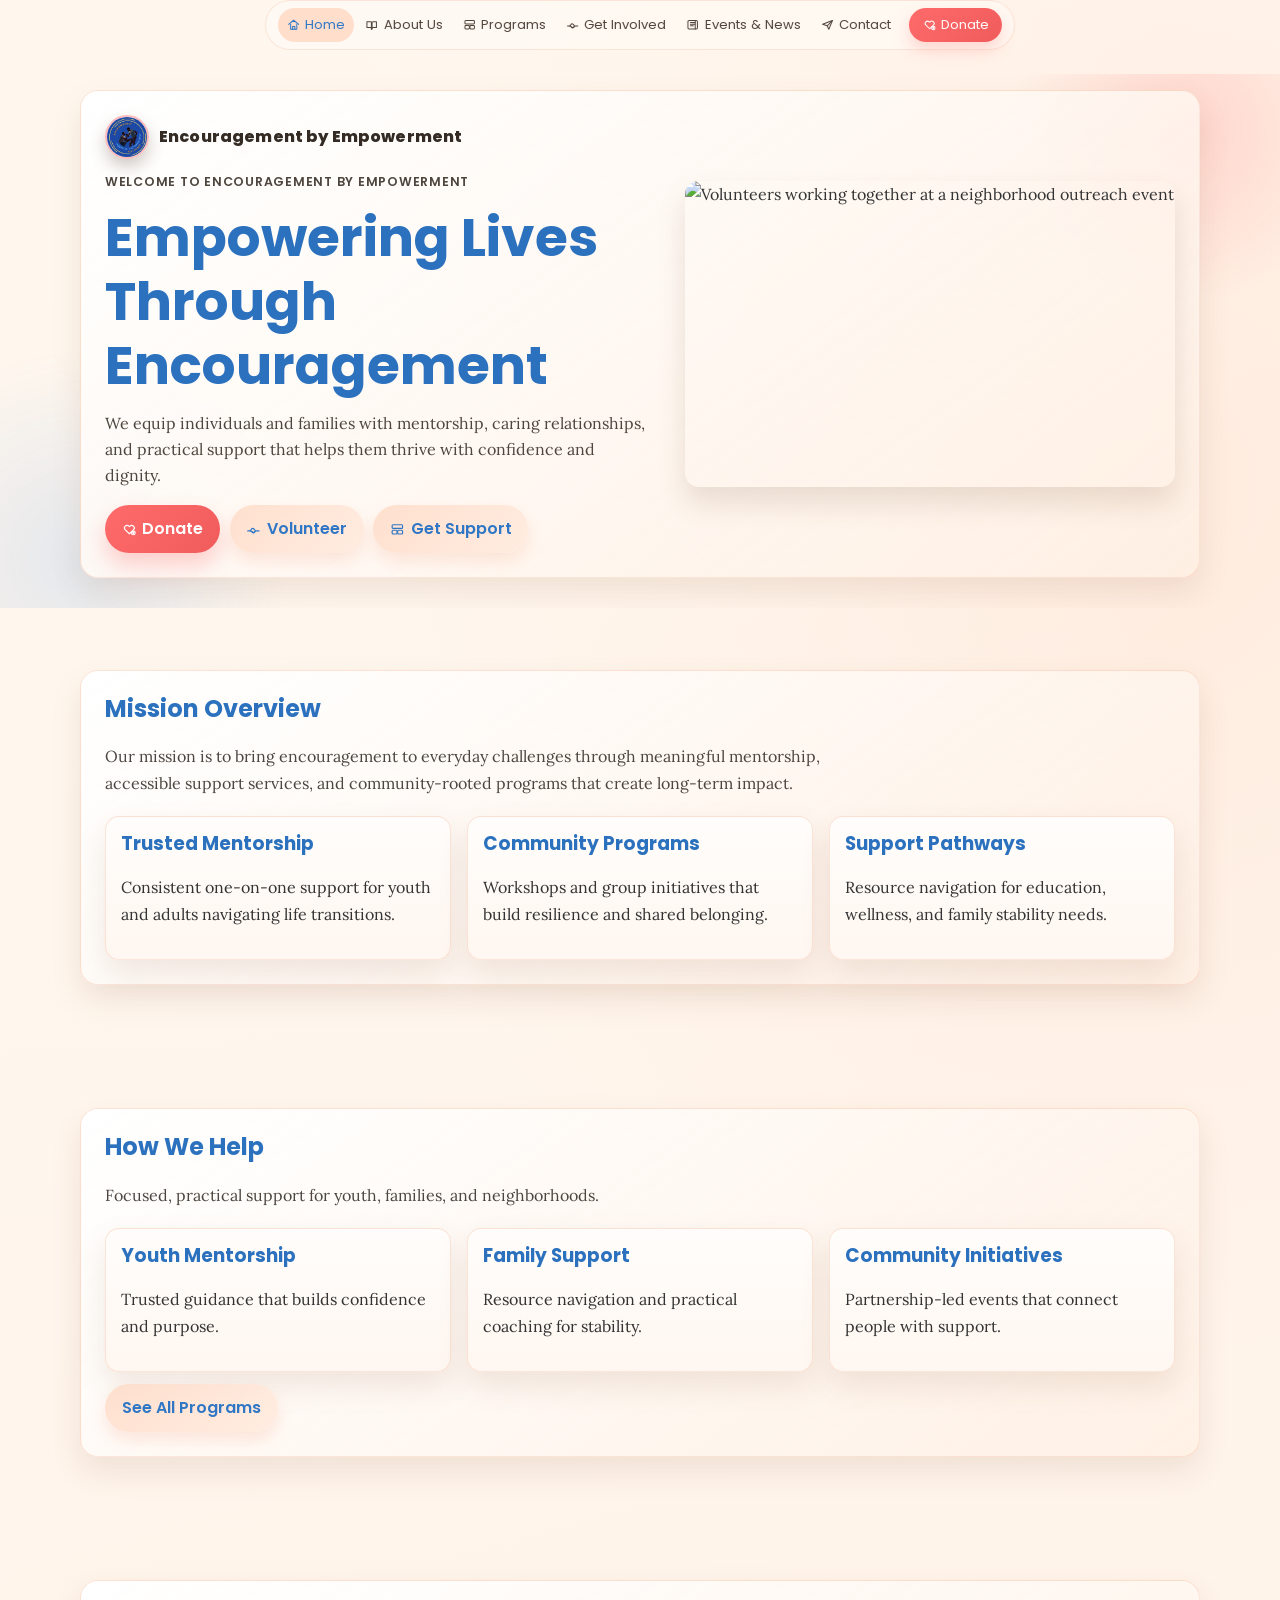
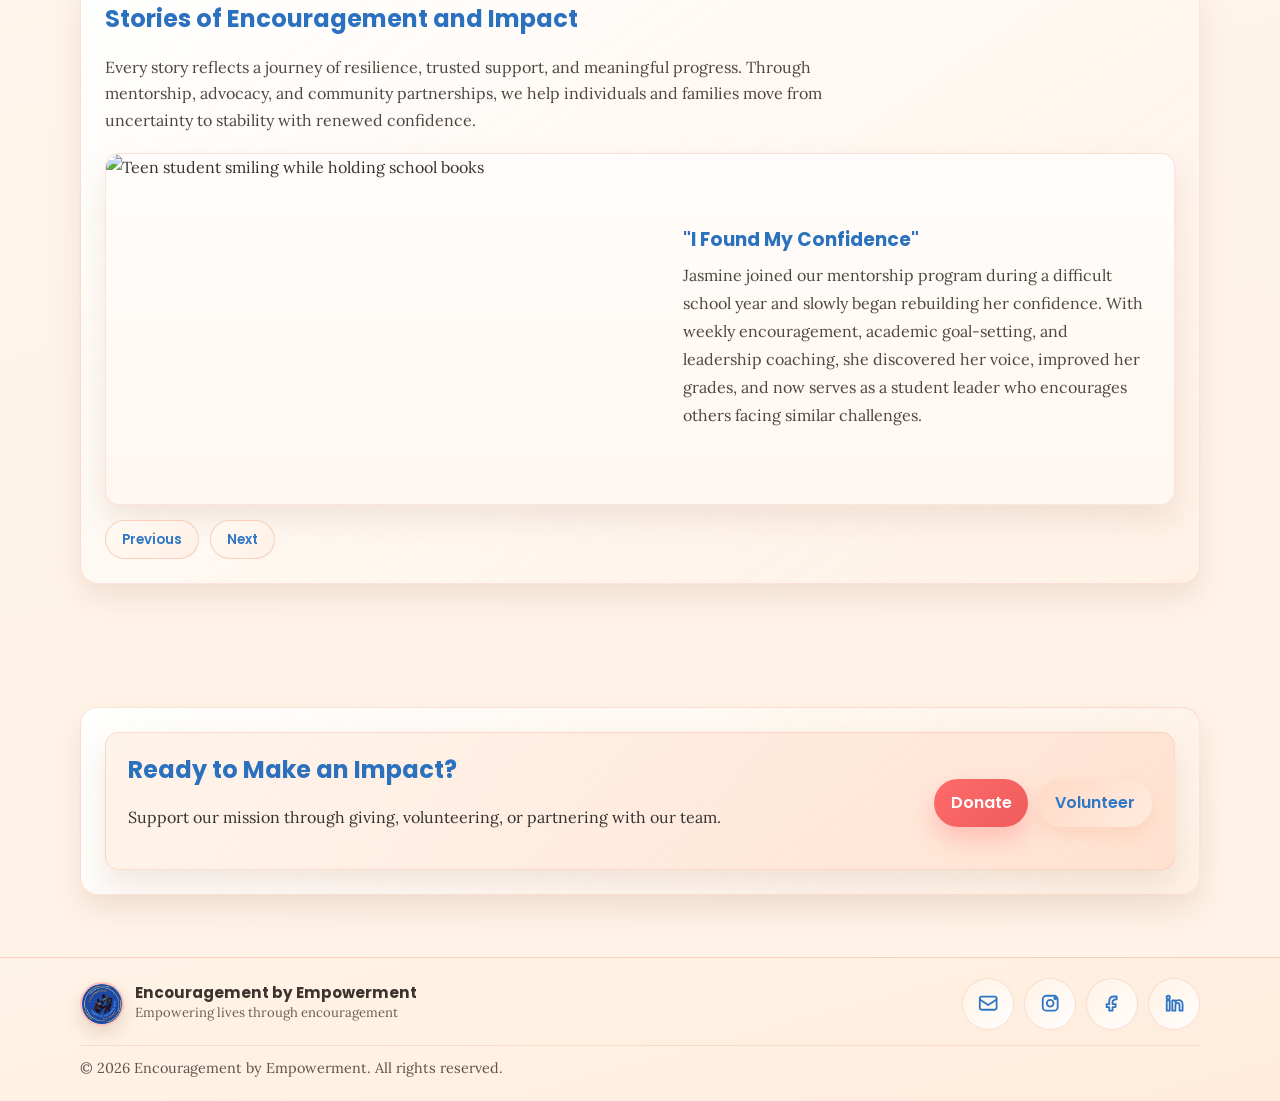
==== index.html @ 73eabad7 "initial commit" ====
<!DOCTYPE html>
<html lang="en">
  <head>
    <meta charset="UTF-8" />
    <meta name="viewport" content="width=device-width, initial-scale=1.0" />
    <meta
      name="description"
      content="Encouragement by Empowerment is a nonprofit helping individuals and families through mentorship, community programs, and practical support services."
    />
    <meta
      name="keywords"
      content="nonprofit, encouragement, empowerment, mentorship, volunteer, donate, community support"
    />
    <meta name="author" content="Encouragement by Empowerment" />
    <meta property="og:title" content="Encouragement by Empowerment" />
    <meta
      property="og:description"
      content="Empowering lives through encouragement with trusted nonprofit programs and support."
    />
    <meta
      property="og:image"
      content="https://images.unsplash.com/photo-1559027615-cd4628902d4a?auto=format&fit=crop&w=1200&q=80"
    />
    <meta property="og:type" content="website" />
    <title>Encouragement by Empowerment | Home</title>
    <link rel="preconnect" href="https://fonts.googleapis.com" />
    <link rel="preconnect" href="https://fonts.gstatic.com" crossorigin />
    <link
      href="https://fonts.googleapis.com/css2?family=Lora:wght@400;500;600&family=Poppins:wght@500;600;700;800&display=swap"
      rel="stylesheet"
    />
    <link rel="icon" type="image/jpeg" href="logo.jpeg" />
    <link rel="stylesheet" href="styles.css" />
  </head>
  <body class="home-minimal">
    <a class="skip-link" href="#main-content">Skip to content</a>

    <header class="site-header" id="top">
      <div class="container nav-wrap">
<button class="nav-toggle" aria-expanded="false" aria-controls="primary-nav" aria-label="Toggle navigation menu">
          <span></span>
          <span></span>
          <span></span>
        </button>
<!-- Navigation-->
        <nav class="primary-nav" id="primary-nav" aria-label="Primary navigation">
          <ul>
            <li><a class="nav-current" href="index.html"><svg class="nav-icon" viewBox="0 0 24 24" aria-hidden="true"><path d="M3 11.5L12 4l9 7.5"></path><path d="M6.5 10.8V20h11V10.8"></path><path d="M10 20v-5h4v5"></path></svg><span>Home</span></a></li>
            <li><a href="about.html"><svg class="nav-icon" viewBox="0 0 24 24" aria-hidden="true"><path d="M3.5 6.5h6a3 3 0 0 1 3 3V20a3 3 0 0 0-3-3h-6z"></path><path d="M20.5 6.5h-6a3 3 0 0 0-3 3V20a3 3 0 0 1 3-3h6z"></path><path d="M12 9.5v9.8"></path></svg><span>About Us</span></a></li>
            <li><a href="programs.html"><svg class="nav-icon" viewBox="0 0 24 24" aria-hidden="true"><rect x="3.5" y="4.5" width="17" height="6" rx="1.5"></rect><rect x="3.5" y="13.5" width="8" height="6" rx="1.5"></rect><rect x="12.5" y="13.5" width="8" height="6" rx="1.5"></rect></svg><span>Programs</span></a></li>
            <li><a href="involved.html"><svg class="nav-icon" viewBox="0 0 24 24" aria-hidden="true"><path d="M2.8 14.5h5.2l2.2 2.2a2 2 0 0 0 2.8 0l1-1"></path><path d="M21.2 14.5H16l-2.2 2.2a2 2 0 0 1-2.8 0l-1-1"></path><path d="M7 14.5l2.3-3.3a2 2 0 0 1 3.1-.2l2.6 2.7"></path></svg><span>Get Involved</span></a></li>
            <li><a href="events.html"><svg class="nav-icon" viewBox="0 0 24 24" aria-hidden="true"><rect x="3.5" y="4.5" width="17" height="15" rx="2"></rect><path d="M8 8h8"></path><path d="M8 11h8"></path><path d="M8 14h5"></path><path d="M16.5 4.5v15"></path></svg><span>Events &amp; News</span></a></li>
            <li><a href="contact.html"><svg class="nav-icon" viewBox="0 0 24 24" aria-hidden="true"><path d="M3 11.2L20.5 4.5 14 20l-2.9-6-8.1-2.8z"></path><path d="M11.1 14l9.4-9.5"></path></svg><span>Contact</span></a></li>
</ul>
        </nav>
        <a class="nav-donate nav-donate-cta" href="donate.html"><svg class="nav-icon" viewBox="0 0 24 24" aria-hidden="true"><path d="M12 19.2l-6.7-6.4a4.2 4.2 0 0 1 5.9-6l.8.8.8-.8a4.2 4.2 0 0 1 5.9 6z"></path><circle cx="18.5" cy="17.8" r="3"></circle><path d="M18.5 16.3v3"></path><path d="M17.5 17.2h2"></path></svg><span>Donate</span></a>
      </div>

      <section class="hero" aria-labelledby="hero-title">
        <div class="container hero-grid">
          <div class="hero-content reveal">
            <div class="hero-brand" aria-label="Encouragement by Empowerment">
              <img class="hero-brand-logo" src="logo.jpeg" alt="Encouragement by Empowerment logo" />
              <span class="hero-brand-text">Encouragement by Empowerment</span>
            </div>
            <p class="hero-kicker">Welcome to Encouragement by Empowerment</p>
            <h1 id="hero-title">Empowering Lives Through Encouragement</h1>
            <p>
              We equip individuals and families with mentorship, caring relationships, and
              practical support that helps them thrive with confidence and dignity.
            </p>
            <div class="hero-actions">
              <a class="btn btn-primary" href="donate.html"><svg class="btn-icon" viewBox="0 0 24 24" aria-hidden="true"><path d="M12 19.2l-6.7-6.4a4.2 4.2 0 0 1 5.9-6l.8.8.8-.8a4.2 4.2 0 0 1 5.9 6z"></path><circle cx="18.5" cy="17.8" r="3"></circle><path d="M18.5 16.3v3"></path><path d="M17.5 17.2h2"></path></svg><span>Donate</span></a>
              <a class="btn btn-secondary" href="involved.html"><svg class="btn-icon" viewBox="0 0 24 24" aria-hidden="true"><path d="M2.8 14.5h5.2l2.2 2.2a2 2 0 0 0 2.8 0l1-1"></path><path d="M21.2 14.5H16l-2.2 2.2a2 2 0 0 1-2.8 0l-1-1"></path><path d="M7 14.5l2.3-3.3a2 2 0 0 1 3.1-.2l2.6 2.7"></path></svg><span>Volunteer</span></a>
              <a class="btn btn-secondary" href="programs.html"><svg class="btn-icon" viewBox="0 0 24 24" aria-hidden="true"><rect x="3.5" y="4.5" width="17" height="6" rx="1.5"></rect><rect x="3.5" y="13.5" width="8" height="6" rx="1.5"></rect><rect x="12.5" y="13.5" width="8" height="6" rx="1.5"></rect></svg><span>Get Support</span></a>
            </div>
          </div>
          <div class="hero-media reveal delay-1">
            <img
              src="https://images.unsplash.com/photo-1529156069898-49953e39b3ac?auto=format&fit=crop&w=900&q=80"
              alt="Volunteers working together at a neighborhood outreach event"
              loading="lazy"
            />
          </div>
        </div>
      </section>
    </header>

    <main id="main-content">
      <section class="section mission" aria-labelledby="mission-title">
        <div class="container">
          <div class="section-heading reveal">
            <h2 id="mission-title">Mission Overview</h2>
            <p>
              Our mission is to bring encouragement to everyday challenges through meaningful
              mentorship, accessible support services, and community-rooted programs that create
              long-term impact.
            </p>
          </div>
          <div class="mission-highlights">
            <article class="highlight-card reveal">
              <h3>Trusted Mentorship</h3>
              <p>Consistent one-on-one support for youth and adults navigating life transitions.</p>
            </article>
            <article class="highlight-card reveal delay-1">
              <h3>Community Programs</h3>
              <p>Workshops and group initiatives that build resilience and shared belonging.</p>
            </article>
            <article class="highlight-card reveal delay-2">
              <h3>Support Pathways</h3>
              <p>Resource navigation for education, wellness, and family stability needs.</p>
            </article>
          </div>
        </div>
      </section>

      <section class="section" aria-labelledby="home-programs-title">
        <div class="container">
          <div class="section-heading reveal">
            <h2 id="home-programs-title">How We Help</h2>
            <p>Focused, practical support for youth, families, and neighborhoods.</p>
          </div>
          <div class="mission-highlights">
            <article class="highlight-card reveal">
              <h3>Youth Mentorship</h3>
              <p>Trusted guidance that builds confidence and purpose.</p>
            </article>
            <article class="highlight-card reveal delay-1">
              <h3>Family Support</h3>
              <p>Resource navigation and practical coaching for stability.</p>
            </article>
            <article class="highlight-card reveal delay-2">
              <h3>Community Initiatives</h3>
              <p>Partnership-led events that connect people with support.</p>
            </article>
          </div>
          <div class="hero-actions reveal delay-2 compact-cta-row">
            <a class="btn btn-secondary" href="programs.html">See All Programs</a>
          </div>
        </div>
      </section>

      <section class="section impact" aria-labelledby="impact-title">
        <div class="container">
          <div class="section-heading reveal">
            <h2 id="impact-title">Stories of Encouragement and Impact</h2>
            <p>
              Every story reflects a journey of resilience, trusted support, and meaningful progress.
              Through mentorship, advocacy, and community partnerships, we help individuals and
              families move from uncertainty to stability with renewed confidence.
            </p>
          </div>
          <div class="impact-carousel reveal" aria-live="polite">
            <article class="story-card active">
              <img
                src="https://images.unsplash.com/photo-1571260899304-425eee4c7efc?auto=format&fit=crop&w=900&q=80"
                alt="Teen student smiling while holding school books"
                loading="lazy"
              />
              <div>
                <h3>"I Found My Confidence"</h3>
                <p>
                  Jasmine joined our mentorship program during a difficult school year and slowly
                  began rebuilding her confidence. With weekly encouragement, academic goal-setting,
                  and leadership coaching, she discovered her voice, improved her grades, and now
                  serves as a student leader who encourages others facing similar challenges.
                </p>
              </div>
            </article>
            <article class="story-card">
              <img
                src="https://images.unsplash.com/photo-1517048676732-d65bc937f952?auto=format&fit=crop&w=900&q=80"
                alt="Family sitting together and smiling"
                loading="lazy"
              />
              <div>
                <h3>"We Felt Seen and Supported"</h3>
                <p>
                  A family navigating sudden financial strain connected with our support team for
                  practical guidance, referrals, and consistent check-ins. Through coordinated help,
                  they gained access to key resources, reduced daily stress, and rebuilt a stronger
                  foundation at home with renewed hope for the future.
                </p>
              </div>
            </article>
            <article class="story-card">
              <img
                src="https://images.unsplash.com/photo-1521791136064-7986c2920216?auto=format&fit=crop&w=900&q=80"
                alt="Volunteers organizing event materials"
                loading="lazy"
              />
              <div>
                <h3>"A Community That Shows Up"</h3>
                <p>
                  What began as a single neighborhood outreach effort has grown into a reliable
                  monthly network of volunteers, partners, and local leaders. Together, they now
                  deliver events across multiple communities, connecting families to resources,
                  mentorship, and a dependable circle of support.
                </p>
              </div>
            </article>
            <div class="carousel-controls" role="group" aria-label="Impact story controls">
              <button class="carousel-btn" id="prev-story" aria-label="Previous story">Previous</button>
              <button class="carousel-btn" id="next-story" aria-label="Next story">Next</button>
            </div>
          </div>
        </div>
      </section>

      <section class="section" aria-labelledby="credibility-title">
        <div class="container">
          <div class="donate-card reveal compact-cta">
            <div>
              <h2 id="credibility-title">Ready to Make an Impact?</h2>
              <p>Support our mission through giving, volunteering, or partnering with our team.</p>
            </div>
            <div class="hero-actions compact-cta-actions">
              <a class="btn btn-primary" href="donate.html">Donate</a>
              <a class="btn btn-secondary" href="involved.html">Volunteer</a>
            </div>
          </div>
        </div>
      </section>
    </main>
    <footer class="site-footer">
      <div class="container footer-wrap">
        <a class="footer-brand" href="index.html" aria-label="Encouragement by Empowerment home">
          <img class="footer-logo" src="logo.jpeg" alt="Encouragement by Empowerment logo" />
          <span class="footer-brand-text-wrap">
            <span class="footer-brand-name">Encouragement by Empowerment</span>
            <span class="footer-brand-tag">Empowering lives through encouragement</span>
          </span>
        </a>

        <div class="footer-links-group">
          <a class="footer-link" href="mailto:hello@encouragementbyempowerment.org" aria-label="Send us an email" data-unset-alert data-alert-message="Not Connected Yet, Since It Is A Demo Project">
            <svg class="footer-icon" viewBox="0 0 24 24" aria-hidden="true"><rect x="3" y="5" width="18" height="14" rx="2"></rect><path d="M3 8l9 6 9-6"></path></svg>
            <span>hello@encouragementbyempowerment.org</span>
          </a>
          <div class="footer-social" aria-label="Social links">
            <a class="footer-link footer-social-link" href="https://instagram.com" target="_blank" rel="noopener noreferrer" aria-label="Instagram" data-unset-alert data-alert-message="Not Connected Yet, Since It Is A Demo Project">
              <svg class="footer-icon" viewBox="0 0 24 24" aria-hidden="true"><rect x="4" y="4" width="16" height="16" rx="4"></rect><circle cx="12" cy="12" r="3.6"></circle><circle cx="17.4" cy="6.6" r="1"></circle></svg>
              <span>Instagram</span>
            </a>
            <a class="footer-link footer-social-link" href="https://facebook.com" target="_blank" rel="noopener noreferrer" aria-label="Facebook" data-unset-alert data-alert-message="Not Connected Yet, Since It Is A Demo Project">
              <svg class="footer-icon" viewBox="0 0 24 24" aria-hidden="true"><path d="M14.2 8h2.6V4.8h-2.9c-3.4 0-5.1 2-5.1 5.3V13H6v3.3h2.8V20h3.6v-3.7h3l.5-3.3h-3.5V10.6c0-1.2.5-1.9 1.8-1.9z"></path></svg>
              <span>Facebook</span>
            </a>
            <a class="footer-link footer-social-link" href="https://linkedin.com" target="_blank" rel="noopener noreferrer" aria-label="LinkedIn" data-unset-alert data-alert-message="Not Connected Yet, Since It Is A Demo Project">
              <svg class="footer-icon" viewBox="0 0 24 24" aria-hidden="true"><rect x="4" y="9" width="3.2" height="11"></rect><circle cx="5.6" cy="5.8" r="1.8"></circle><path d="M10 9h3.1v1.6c.6-1.1 1.9-1.9 3.7-1.9 3 0 4.2 1.9 4.2 5v6.3h-3.3v-5.6c0-1.7-.6-2.7-2.1-2.7-1.4 0-2.3 1-2.3 2.7v5.6H10z"></path></svg>
              <span>LinkedIn</span>
            </a>
          </div>
        </div>

        <p class="footer-copy">&copy; 2026 Encouragement by Empowerment. All rights reserved.</p>
      </div>
    </footer>
<script src="script.js"></script>
  </body>
</html>
---- styles.css ----
:root {
  --warm-coral: #ff6b6b;
  --warm-coral-deep: #f05b5b;
  --soft-peach: #ffd6c0;
  --warm-white: #fff8f0;
  --cream-tint: #fff2e6;
  --ocean-blue: #4a90e2;
  --deep-charcoal: #333333;
  --surface-white: #ffffff;
  --shadow-soft: 0 14px 30px rgba(128, 82, 51, 0.12);
  --shared-panel-bg: linear-gradient(145deg, rgba(255, 255, 255, 0.96), rgba(255, 240, 228, 0.78));
  --shared-panel-hover-bg: linear-gradient(145deg, rgba(255, 255, 255, 0.98), rgba(255, 232, 214, 0.92));
  --shared-panel-border: 1px solid rgba(240, 151, 114, 0.24);
  --shared-panel-hover-border: 1px solid rgba(240, 151, 114, 0.4);
  --radius: 14px;
  --transition: 240ms ease;
}

* {
  box-sizing: border-box;
}

html {
  scroll-behavior: smooth;
  scroll-padding-top: 98px;
}

main[id],
section[id],
[id="main-content"],
[id="top"] {
  scroll-margin-top: 98px;
}

body {
  margin: 0;
  padding-top: 74px;
  background: radial-gradient(circle at 10% 12%, #fff7ee 0%, rgba(255, 247, 238, 0) 42%),
    radial-gradient(circle at 88% 18%, rgba(255, 214, 192, 0.34) 0%, rgba(255, 214, 192, 0) 36%),
    linear-gradient(165deg, var(--warm-white) 0%, #fff5ec 45%, var(--cream-tint) 100%);
  color: var(--deep-charcoal);
  font-family: "Lora", Georgia, serif;
  line-height: 1.65;
}

img {
  display: block;
  width: 100%;
  height: auto;
  border-radius: var(--radius);
}

a {
  color: var(--ocean-blue);
}

h1,
h2,
h3,
h4 {
  margin-top: 0;
  font-family: "Poppins", "Segoe UI", sans-serif;
  color: #2b71be;
  line-height: 1.2;
}

p {
  margin-top: 0;
}

.container {
  width: min(1120px, 92%);
  margin-inline: auto;
}

.section {
  padding: clamp(2.1rem, 4.2vw, 3.6rem) 0;
}

main .section > .container,
.page-hero .container,
.hero-grid {
  background: var(--shared-panel-bg);
  border: var(--shared-panel-border);
  border-radius: calc(var(--radius) + 4px);
  box-shadow: var(--shadow-soft);
  padding: clamp(1.05rem, 2.8vw, 1.5rem);
  transition: transform var(--transition), box-shadow var(--transition), background var(--transition), border-color var(--transition);
}

main .section > .container:hover,
.page-hero .container:hover,
.hero-grid:hover,
main .section > .container:focus-within,
.page-hero .container:focus-within,
.hero-grid:focus-within {
  background: var(--shared-panel-hover-bg);
  border: var(--shared-panel-hover-border);
  box-shadow: 0 18px 34px rgba(128, 82, 51, 0.18);
  transform: translateY(-2px);
}

.section-heading {
  max-width: 760px;
  margin-bottom: 1.25rem;
}

.section-heading p {
  color: #4d4640;
}

.skip-link {
  position: absolute;
  top: -200px;
  left: 1rem;
  z-index: 3000;
  background: var(--warm-coral);
  color: #fff;
  font-family: "Poppins", sans-serif;
  text-decoration: none;
  padding: 0.7rem 1rem;
  border-radius: 8px;
}

.skip-link:focus {
  top: 1rem;
}

.site-header {
  position: relative;
  padding-bottom: 1.5rem;
  overflow: clip;
}

.site-header::before,
.site-header::after {
  content: "";
  position: absolute;
  border-radius: 999px;
  filter: blur(1px);
  z-index: -1;
}

.site-header::before {
  width: 350px;
  height: 350px;
  background: radial-gradient(circle, rgba(255, 107, 107, 0.2) 0%, rgba(255, 107, 107, 0) 70%);
  top: -120px;
  right: -80px;
}

.site-header::after {
  width: 420px;
  height: 420px;
  background: radial-gradient(circle, rgba(74, 144, 226, 0.15) 0%, rgba(74, 144, 226, 0) 70%);
  bottom: -160px;
  left: -130px;
}

.nav-wrap {
  display: flex;
  justify-content: center;
  align-items: center;
  gap: 0.45rem;
  padding: 0.45rem 0;
  padding-inline: clamp(0.45rem, 1vw, 0.75rem);
  position: fixed;
  top: 0;
  left: 50%;
  transform: translateX(-50%);
  width: fit-content;
  max-width: 92%;
  z-index: 2000;
  background: rgba(255, 249, 243, 0.95);
  backdrop-filter: blur(8px);
  -webkit-backdrop-filter: blur(8px);
  border: 1px solid rgba(240, 151, 114, 0.22);
  border-radius: 999px;
  transition: box-shadow var(--transition), border-color var(--transition), background-color var(--transition), padding var(--transition);
  flex-wrap: nowrap;
}

.nav-wrap.is-stuck {
  box-shadow: 0 14px 28px rgba(145, 94, 61, 0.16);
  border-color: rgba(240, 151, 114, 0.3);
  background: rgba(255, 251, 246, 0.98);
  padding: 0.35rem 0;
}

.brand {
  display: inline-flex;
  align-items: center;
  gap: 0.65rem;
  padding-left: 0.1rem;
  text-decoration: none;
  color: inherit;
  flex-shrink: 0;
}

.brand-logo {
  width: 38px;
  height: 38px;
  object-fit: cover;
  border-radius: 50%;
  border: 2px solid rgba(255, 107, 107, 0.35);
  box-shadow: 0 5px 12px rgba(51, 51, 51, 0.14);
}

.brand-mark {
  display: inline-flex;
  justify-content: center;
  align-items: center;
  width: 38px;
  height: 38px;
  border-radius: 50%;
  background: var(--warm-coral);
  color: #fff;
  font-family: "Poppins", sans-serif;
  font-weight: 700;
}

.brand-text {
  font-family: "Poppins", sans-serif;
  font-weight: 700;
  color: #3f3730;
  font-size: 0.92rem;
  white-space: nowrap;
}

.primary-nav ul {
  display: flex;
  list-style: none;
  gap: 0.14rem;
  margin: 0;
  padding: 0;
  align-items: center;
  justify-content: center;
  flex-wrap: nowrap;
}

.primary-nav {
  display: flex;
  justify-content: center;
  flex: 0 1 auto;
  min-width: auto;
}

.primary-nav li {
  opacity: 0;
  transform: translateY(-8px);
}

.nav-wrap.nav-animated .primary-nav li {
  animation: navItemIn 380ms ease forwards;
  animation-delay: calc(var(--nav-item-index, 0) * 45ms);
}

.primary-nav a {
  display: inline-flex;
  align-items: center;
  gap: 0.3rem;
  text-decoration: none;
  color: #4f433a;
  font-family: "Poppins", sans-serif;
  font-size: 0.82rem;
  padding: 0.38rem 0.56rem;
  border-radius: 999px;
  transition: background-color var(--transition), color var(--transition), transform var(--transition);
  white-space: nowrap;
}

.nav-icon {
  width: 0.84rem;
  height: 0.84rem;
  stroke: currentColor;
  fill: none;
  stroke-width: 1.8;
  stroke-linecap: round;
  stroke-linejoin: round;
  flex-shrink: 0;
}

.primary-nav a:hover,
.primary-nav a:focus-visible {
  background: rgba(255, 214, 192, 0.7);
  color: #2f77c5;
  transform: translateY(-1px);
}

.primary-nav .nav-current {
  background: rgba(255, 214, 192, 0.78);
  color: #2f77c5;
}

.nav-donate {
  background: linear-gradient(135deg, var(--warm-coral), var(--warm-coral-deep));
  color: #fff;
  margin-left: 0.12rem;
  padding-inline: 0.84rem;
  box-shadow: 0 8px 16px rgba(255, 107, 107, 0.25);
  animation: donateGlow 2.8s ease-in-out infinite;
}

.nav-donate:hover,
.nav-donate:focus-visible {
  background: linear-gradient(135deg, #ff5a5a, #f14f4f);
  color: #fff;
}

.nav-donate-cta {
  display: inline-flex;
  align-items: center;
  gap: 0.3rem;
  text-decoration: none;
  font-family: "Poppins", sans-serif;
  font-size: 0.82rem;
  padding: 0.38rem 0.84rem;
  border-radius: 999px;
  white-space: nowrap;
  flex-shrink: 0;
}

.nav-toggle {
  display: none;
  border: 0;
  background: transparent;
  cursor: pointer;
}

.nav-toggle span {
  display: block;
  width: 20px;
  height: 2px;
  background: var(--deep-charcoal);
  margin: 3px 0;
  border-radius: 999px;
}

.hero {
  padding-top: 1rem;
}

body.home-minimal .hero-media img {
  box-shadow: 0 16px 28px rgba(120, 85, 59, 0.16);
}

.page-header {
  padding-bottom: 1rem;
}

.page-hero {
  padding: 2rem 0 1.25rem;
}

.page-hero h1 {
  margin-bottom: 0.7rem;
  font-size: clamp(1.8rem, 4.2vw, 2.9rem);
}

.hero-grid {
  display: grid;
  grid-template-columns: 1.05fr 0.95fr;
  align-items: center;
  gap: clamp(1.4rem, 3vw, 2.5rem);
}

.hero-brand {
  display: inline-flex;
  align-items: center;
  gap: 0.62rem;
  margin-bottom: 0.82rem;
}

.hero-brand-logo {
  width: 44px;
  height: 44px;
  object-fit: cover;
  border-radius: 50%;
  border: 2px solid rgba(255, 107, 107, 0.45);
  box-shadow: 0 8px 16px rgba(76, 56, 38, 0.26);
}

.hero-brand-text {
  font-family: "Poppins", sans-serif;
  font-weight: 800;
  color: #332b24;
  font-size: 1rem;
  letter-spacing: 0.01em;
  white-space: nowrap;
}

.hero-kicker {
  font-family: "Poppins", sans-serif;
  letter-spacing: 0.06em;
  text-transform: uppercase;
  color: #cb6464;
  font-weight: 600;
  margin-bottom: 0.8rem;
  font-size: 0.78rem;
}

.hero h1 {
  font-size: clamp(2rem, 4.6vw, 3.35rem);
  margin-bottom: 0.7rem;
}

.hero p {
  max-width: 62ch;
  color: #4e463e;
}

.hero-actions {
  margin-top: 1rem;
  display: flex;
  flex-wrap: wrap;
  gap: 0.6rem;
}

.btn {
  display: inline-flex;
  align-items: center;
  justify-content: center;
  gap: 0.36rem;
  border: 0;
  border-radius: 999px;
  text-decoration: none;
  cursor: pointer;
  padding: 0.68rem 1.05rem;
  font-family: "Poppins", sans-serif;
  font-weight: 600;
  transition: transform var(--transition), box-shadow var(--transition), background var(--transition), filter var(--transition), color var(--transition);
}

.btn-icon {
  width: 0.92rem;
  height: 0.92rem;
  stroke: currentColor;
  fill: none;
  stroke-width: 1.9;
  stroke-linecap: round;
  stroke-linejoin: round;
  flex-shrink: 0;
}

.btn-primary {
  background: linear-gradient(135deg, var(--warm-coral), var(--warm-coral-deep));
  color: #fff;
  box-shadow: 0 12px 22px rgba(255, 107, 107, 0.3);
}

.btn-primary:hover,
.btn-primary:focus-visible {
  background: linear-gradient(135deg, #ff5e5e, #f45252);
  transform: translateY(-2px);
  box-shadow: 0 16px 28px rgba(255, 85, 85, 0.34);
}

.btn-secondary {
  background: linear-gradient(135deg, rgba(255, 214, 192, 0.72), rgba(255, 236, 224, 0.95));
  color: #2f77c5;
  box-shadow: 0 8px 16px rgba(240, 151, 114, 0.2);
}

.btn-secondary:hover,
.btn-secondary:focus-visible {
  background: linear-gradient(135deg, rgba(255, 204, 178, 0.9), rgba(255, 229, 212, 0.98));
  transform: translateY(-2px) scale(1.01);
  box-shadow: 0 12px 20px rgba(240, 151, 114, 0.26);
}

.btn-large {
  padding-inline: 1.6rem;
  padding-block: 0.92rem;
}

.split-grid {
  display: grid;
  grid-template-columns: 1fr 1fr;
  align-items: center;
  gap: 1.2rem;
}

.content-card {
  padding: 1rem;
}

.signature {
  margin-bottom: 0;
  font-family: "Poppins", sans-serif;
  font-weight: 600;
  color: #4a4a4a;
}

.founder-showcase {
  display: grid;
  grid-template-columns: minmax(290px, 0.95fr) 1.05fr;
  align-items: center;
  gap: clamp(1rem, 2.6vw, 1.8rem);
}

.founder-portrait-wrap {
  position: relative;
  display: grid;
  place-items: end center;
  min-height: 350px;
  margin: 0;
}

.founder-circle-base {
  width: min(320px, 84%);
  aspect-ratio: 1 / 1;
  position: relative;
  display: grid;
  place-items: end center;
  overflow: hidden;
  border-radius: 50%;
  background: radial-gradient(circle at 35% 28%, #fff7ee 0%, #ffe5d1 58%, #ffd6c0 100%);
  border: 2px solid rgba(240, 151, 114, 0.44);
  box-shadow: 0 20px 34px rgba(125, 79, 49, 0.26);
}

.founder-portrait {
  width: min(270px, 92%);
  height: auto;
  max-height: 100%;
  border-radius: 0;
  object-fit: contain;
  transform: translateY(4px);
  filter: drop-shadow(0 10px 12px rgba(56, 39, 25, 0.22));
}

.founder-message-bar {
  position: relative;
  padding: clamp(1rem, 2.1vw, 1.35rem);
  border-radius: 18px;
}

.founder-message-bar::before {
  content: "";
  position: absolute;
  left: 0;
  top: 14%;
  bottom: 14%;
  width: 6px;
  border-radius: 999px;
  background: linear-gradient(180deg, var(--warm-coral), #ffc1a0);
}

.founder-label {
  margin-bottom: 0.45rem;
  font-family: "Poppins", sans-serif;
  font-size: 0.78rem;
  font-weight: 700;
  letter-spacing: 0.08em;
  text-transform: uppercase;
  color: #cb6464;
}

.about-impact-numbers {
  display: grid;
  gap: 0.9rem;
}

.numbers-grid {
  display: grid;
  grid-template-columns: repeat(4, minmax(0, 1fr));
  gap: 0.8rem;
}

.number-card {
  text-align: center;
  padding: 1rem 0.8rem;
  border-radius: 16px;
  background: linear-gradient(180deg, rgba(255, 253, 251, 0.96), rgba(255, 239, 228, 0.9));
  border: 1px solid rgba(240, 151, 114, 0.3);
  box-shadow: 0 14px 24px rgba(128, 82, 51, 0.14);
}

.counter-value {
  margin: 0 0 0.28rem;
  font-family: "Poppins", sans-serif;
  font-size: clamp(1.6rem, 4vw, 2.2rem);
  font-weight: 800;
  color: #2f77c5;
  line-height: 1.1;
}

.counter-label {
  margin: 0;
  color: #5a5047;
  font-size: 0.88rem;
  font-weight: 600;
}

.news-list {
  display: grid;
  grid-template-columns: 1fr;
  gap: 1rem;
}

.donate-layout {
  display: grid;
  grid-template-columns: 1fr 1fr;
  gap: 1.2rem;
}

.toggle-group {
  display: inline-flex;
  gap: 0.5rem;
  border: 1px solid rgba(74, 144, 226, 0.24);
  border-radius: 999px;
  padding: 0.3rem;
  margin-bottom: 1rem;
}

.toggle-btn {
  border: 0;
  background: linear-gradient(135deg, rgba(255, 245, 238, 0), rgba(255, 214, 192, 0));
  color: var(--ocean-blue);
  border-radius: 999px;
  padding: 0.45rem 0.9rem;
  font-family: "Poppins", sans-serif;
  font-weight: 600;
  cursor: pointer;
  transition: background var(--transition), color var(--transition), transform var(--transition);
}

.toggle-btn.active,
.toggle-btn:hover,
.toggle-btn:focus-visible {
  background: linear-gradient(135deg, var(--warm-coral), var(--warm-coral-deep));
  color: #fff;
  transform: translateY(-1px);
}

.donation-amount-label {
  margin-bottom: 0.2rem;
  font-family: "Poppins", sans-serif;
  font-size: 1.02rem;
  letter-spacing: 0.01em;
  color: #2f5f93;
}

.donation-amount-subtitle {
  margin: 0 0 0.55rem;
  color: #5f544a;
  font-size: 0.88rem;
  font-weight: 600;
  line-height: 1.5;
}

.amount-picker {
  display: grid;
  grid-template-columns: repeat(3, minmax(0, 1fr));
  gap: 0.5rem;
  margin-bottom: 0.65rem;
}

.amount-chip {
  border: 1px solid rgba(74, 144, 226, 0.28);
  border-radius: 11px;
  background: linear-gradient(135deg, rgba(255, 250, 244, 0.95), rgba(255, 232, 216, 0.82));
  color: #2a6bad;
  font-family: "Poppins", sans-serif;
  font-size: 0.88rem;
  font-weight: 700;
  padding: 0.52rem 0.45rem;
  cursor: pointer;
  transition: transform var(--transition), box-shadow var(--transition), background var(--transition), color var(--transition);
}

.amount-chip:hover,
.amount-chip:focus-visible {
  transform: translateY(-1px);
  box-shadow: 0 9px 16px rgba(145, 94, 61, 0.15);
}

.amount-chip.active {
  background: linear-gradient(135deg, #ff6b6b, #f09772);
  color: #fff;
  box-shadow: 0 10px 17px rgba(255, 107, 107, 0.24);
  border-color: rgba(255, 107, 107, 0.36);
}

.card-details {
  margin-top: 0.55rem;
  margin-bottom: 0.25rem;
  padding: 0.82rem 0.8rem;
  border-radius: 14px;
  border: 1px solid rgba(74, 144, 226, 0.2);
  background: linear-gradient(155deg, rgba(253, 250, 245, 0.95), rgba(236, 245, 255, 0.56));
}

.card-details h3 {
  margin-bottom: 0.34rem;
}

.payment-card-panel {
  display: flex;
  flex-direction: column;
  justify-content: space-between;
  gap: 0.6rem;
}

.payment-card-panel .card-details {
  margin-top: 0;
}

.btn-pay-now {
  width: 100%;
  margin-top: 0.15rem;
}

.secure-fill-note {
  display: inline-flex;
  align-items: center;
  gap: 0.36rem;
  margin: 0 0 0.55rem;
  padding: 0.4rem 0.55rem;
  border-radius: 10px;
  border: 1px solid rgba(74, 144, 226, 0.26);
  background: linear-gradient(140deg, rgba(233, 246, 255, 0.85), rgba(255, 243, 233, 0.85));
  color: #355f89;
  font-size: 0.82rem;
  font-weight: 700;
}

.secure-fill-note svg {
  width: 0.95rem;
  height: 0.95rem;
  stroke: currentColor;
  fill: none;
  stroke-width: 2;
  stroke-linecap: round;
  stroke-linejoin: round;
  flex-shrink: 0;
}

.card-details .form-intro {
  margin-bottom: 0.76rem;
  font-size: 0.9rem;
}

.card-input-grid {
  display: grid;
  grid-template-columns: repeat(3, minmax(0, 1fr));
  gap: 0.55rem;
}

.card-input-grid div {
  min-width: 0;
}

.card-detection-row {
  display: flex;
  align-items: center;
  justify-content: space-between;
  gap: 0.7rem;
  margin: -0.4rem 0 0.6rem;
}

.card-brand-logos {
  display: inline-flex;
  align-items: center;
  gap: 0.42rem;
}

.card-logo {
  position: relative;
  display: inline-flex;
  align-items: center;
  justify-content: center;
  height: 28px;
  border-radius: 8px;
  border: 1px solid rgba(74, 144, 226, 0.24);
  background: linear-gradient(135deg, rgba(255, 250, 245, 0.95), rgba(239, 247, 255, 0.86));
  color: #466789;
  font-family: "Poppins", sans-serif;
  font-size: 0.72rem;
  font-weight: 700;
  letter-spacing: 0.04em;
  padding: 0 0.58rem;
  opacity: 0.78;
  transition: opacity var(--transition), transform var(--transition), box-shadow var(--transition), border-color var(--transition);
}

.card-logo.active {
  opacity: 1;
  transform: translateY(-1px);
  border-color: rgba(255, 107, 107, 0.42);
  box-shadow: 0 8px 14px rgba(145, 94, 61, 0.18);
}

.card-logo-visa {
  color: #1b4f8b;
}

.card-logo-mastercard {
  gap: 0;
  padding-right: 0.5rem;
}

.mc-disc {
  width: 10px;
  height: 10px;
  border-radius: 50%;
}

.mc-left {
  background: #eb5f3a;
}

.mc-right {
  background: #f1ad3f;
  margin-left: -3px;
}

.mc-text {
  margin-left: 0.28rem;
  letter-spacing: 0.01em;
}

.card-brand-hint {
  margin: 0;
  color: #5f5348;
  font-size: 0.82rem;
  font-weight: 600;
}

.feature-list {
  margin-top: 0;
  padding-left: 1.2rem;
}

.feature-list li {
  margin-bottom: 0.45rem;
}

.payment-way-grid {
  display: grid;
  grid-template-columns: repeat(2, minmax(0, 1fr));
  gap: 0.55rem;
}

.payment-way {
  display: inline-flex;
  align-items: center;
  justify-content: center;
  flex-direction: column;
  gap: 0.34rem;
  border: 1px solid rgba(74, 144, 226, 0.26);
  border-radius: 12px;
  background: linear-gradient(135deg, rgba(255, 250, 245, 0.96), rgba(237, 246, 255, 0.9));
  color: #2f66a2;
  font-family: "Poppins", sans-serif;
  font-size: 0.86rem;
  font-weight: 700;
  padding: 0.58rem 0.5rem;
  cursor: pointer;
  transition: transform var(--transition), box-shadow var(--transition), background var(--transition), color var(--transition);
}

.payment-way-logo {
  width: 4.6rem;
  height: 1.45rem;
  display: block;
  flex-shrink: 0;
}

.payment-way-label {
  color: #2c639f;
  font-family: "Poppins", sans-serif;
  font-size: 0.76rem;
  font-weight: 700;
  line-height: 1.1;
}

.payment-way-icon {
  width: 1.1rem;
  height: 1.1rem;
  stroke: currentColor;
  fill: none;
  stroke-width: 1.9;
  stroke-linecap: round;
  stroke-linejoin: round;
  flex-shrink: 0;
}

.payment-way:hover,
.payment-way:focus-visible {
  transform: translateY(-1px);
  box-shadow: 0 10px 16px rgba(145, 94, 61, 0.18);
  background: linear-gradient(135deg, rgba(255, 236, 222, 0.96), rgba(228, 241, 255, 0.94));
  color: #215991;
}

.payment-way.active {
  border-color: rgba(255, 107, 107, 0.45);
  background: linear-gradient(135deg, rgba(255, 232, 216, 0.96), rgba(220, 238, 255, 0.94));
  box-shadow: 0 12px 18px rgba(145, 94, 61, 0.2);
}

.payment-way.active .payment-way-label {
  color: #1f5a95;
}

.card,
.highlight-card,
.program-card,
.story-card,
.donate-card {
  background: linear-gradient(180deg, #fffdfb, #fff7f1);
  border: 1px solid rgba(240, 151, 114, 0.24);
  border-radius: var(--radius);
  box-shadow: var(--shadow-soft);
  transition: transform var(--transition), box-shadow var(--transition), background var(--transition), border-color var(--transition);
}

.card:hover,
.card:focus-within,
.highlight-card:hover,
.highlight-card:focus-within,
.program-card:hover,
.program-card:focus-within,
.story-card:hover,
.story-card:focus-within,
.donate-card:hover,
.donate-card:focus-within {
  background: linear-gradient(180deg, #fffdfc, #ffefe4);
  border-color: rgba(240, 151, 114, 0.4);
  box-shadow: 0 18px 30px rgba(145, 94, 61, 0.19);
}

.mission,
.involved,
.contact,
.donate,
.impact {
  background: transparent;
}

body.home-minimal .section {
  padding: clamp(2.5rem, 4.8vw, 4rem) 0;
}

body.home-minimal .mission,
body.home-minimal .impact,
body.home-minimal .donate,
body.home-minimal .contact,
body.home-minimal .involved {
  background: transparent;
}

body.home-minimal .site-header {
  padding-bottom: 1.9rem;
}

body.home-minimal .hero-media img,
body.home-minimal .story-card img {
  aspect-ratio: 16 / 10;
  object-fit: cover;
}

.mission-highlights {
  display: grid;
  grid-template-columns: repeat(3, minmax(0, 1fr));
  gap: 1rem;
}

.highlight-card {
  padding: 1rem 0.95rem;
  transition: transform var(--transition), box-shadow var(--transition);
}

.highlight-card:hover {
  transform: translateY(-4px);
  box-shadow: 0 18px 30px rgba(145, 94, 61, 0.18);
}

.scroll-feed {
  max-height: 30rem;
  overflow-y: auto;
  padding-right: 0.35rem;
  scrollbar-width: thin;
  scrollbar-color: rgba(74, 144, 226, 0.5) rgba(255, 236, 224, 0.8);
}

.scroll-feed::-webkit-scrollbar {
  width: 8px;
}

.scroll-feed::-webkit-scrollbar-track {
  background: rgba(255, 236, 224, 0.8);
  border-radius: 999px;
}

.scroll-feed::-webkit-scrollbar-thumb {
  background: linear-gradient(180deg, rgba(74, 144, 226, 0.65), rgba(255, 107, 107, 0.65));
  border-radius: 999px;
}

.interactive-item {
  position: relative;
}

.demo-card-link {
  display: inline-flex;
  align-items: center;
  margin-top: 0.45rem;
  font-family: "Poppins", sans-serif;
  font-size: 0.9rem;
  font-weight: 700;
  color: #2b6db2;
  text-decoration: none;
  border-bottom: 2px solid rgba(43, 109, 178, 0.2);
  transition: color var(--transition), border-color var(--transition), transform var(--transition);
}

.demo-card-link:hover,
.demo-card-link:focus-visible {
  color: #1d568e;
  border-color: rgba(29, 86, 142, 0.5);
  transform: translateY(-1px);
}

.interactive-item:hover .demo-card-link {
  color: #1f5f9d;
}

.section-cta {
  margin-top: 1.15rem;
  display: flex;
  justify-content: center;
}

.btn-see-more {
  min-width: 170px;
  padding: 0.72rem 1.3rem;
  border: 1px solid rgba(74, 144, 226, 0.26);
  background:
    linear-gradient(135deg, rgba(255, 241, 232, 0.96), rgba(255, 226, 210, 0.94)) padding-box,
    linear-gradient(135deg, rgba(74, 144, 226, 0.62), rgba(255, 107, 107, 0.66)) border-box;
  color: #255f9e;
  box-shadow: 0 12px 22px rgba(240, 151, 114, 0.24);
  letter-spacing: 0.01em;
  font-weight: 700;
}

.btn-see-more:hover,
.btn-see-more:focus-visible {
  color: #1e5188;
  transform: translateY(-2px) scale(1.015);
  box-shadow: 0 16px 28px rgba(240, 151, 114, 0.31);
}

.program-grid {
  display: grid;
  grid-template-columns: repeat(2, minmax(0, 1fr));
  gap: 1rem;
}

.program-card {
  overflow: hidden;
  transition: transform var(--transition), box-shadow var(--transition);
}

.program-card img {
  aspect-ratio: 16 / 10;
  object-fit: cover;
}

.program-card:hover {
  transform: translateY(-5px);
  box-shadow: 0 18px 30px rgba(145, 94, 61, 0.19);
}

.program-card div {
  padding: 0.85rem 0.9rem 0.95rem;
}

.involved-grid {
  display: grid;
  grid-template-columns: 1fr 1fr;
  gap: 0.8rem;
  align-items: stretch;
}

.involved-intro {
  max-width: none;
  margin-bottom: 0;
  padding: 1.05rem;
  display: flex;
  flex-direction: column;
  gap: 0.72rem;
}

.involved-intro h2 {
  margin-bottom: 0.2rem;
  font-size: clamp(1.38rem, 2.4vw, 1.7rem);
}

.involved-intro p {
  margin-bottom: 0;
  color: #5a4f45;
  line-height: 1.6;
}

.involved-points {
  list-style: none;
  margin: 0.1rem 0 0.2rem;
  padding: 0;
  display: grid;
  gap: 0.48rem;
}

.involved-points li {
  display: flex;
  align-items: center;
  gap: 0.58rem;
  color: #4f443b;
  font-size: 0.9rem;
  font-weight: 600;
  padding: 0.46rem 0.54rem;
  border-radius: 12px;
  background: linear-gradient(145deg, rgba(255, 249, 242, 0.94), rgba(255, 235, 220, 0.72));
  border: 1px solid rgba(240, 151, 114, 0.24);
}

.point-icon {
  width: 1.28rem;
  height: 1.28rem;
  display: inline-flex;
  align-items: center;
  justify-content: center;
  border-radius: 50%;
  background: linear-gradient(135deg, rgba(255, 107, 107, 0.28), rgba(240, 151, 114, 0.38));
  color: #a74343;
  font-weight: 800;
  font-family: "Poppins", sans-serif;
  font-size: 0.78rem;
  flex-shrink: 0;
  box-shadow: 0 6px 12px rgba(186, 92, 68, 0.22);
}

.volunteer-inspire {
  margin: 0;
  margin-top: auto;
  border-radius: 16px;
  overflow: hidden;
  border: 1px solid rgba(240, 151, 114, 0.32);
  box-shadow: 0 14px 24px rgba(128, 82, 51, 0.16);
  background: linear-gradient(170deg, rgba(255, 251, 246, 0.96), rgba(255, 232, 216, 0.86));
}

.volunteer-inspire img {
  width: 100%;
  aspect-ratio: 4 / 3;
  object-fit: cover;
  border-radius: 0;
}

.volunteer-inspire figcaption {
  padding: 0.5rem 0.7rem 0.62rem;
  font-family: "Poppins", sans-serif;
  font-size: 0.79rem;
  color: #5f5348;
}

.form-card {
  padding: 1rem;
}

.form-card-volunteer {
  background: linear-gradient(160deg, #fffdfb, #fff0e3);
  border: 1px solid rgba(240, 151, 114, 0.34);
  box-shadow: 0 16px 28px rgba(128, 82, 51, 0.18);
  height: 100%;
}

.form-card-volunteer h3 {
  margin-bottom: 0.38rem;
}

.form-intro {
  margin-bottom: 0.9rem;
  color: #5b5046;
  font-size: 0.94rem;
}

.form-card-volunteer .btn-primary {
  width: 100%;
}

form label {
  display: block;
  font-weight: 600;
  margin-bottom: 0.28rem;
  color: #444;
}

input,
textarea,
select {
  width: 100%;
  border: 1px solid rgba(240, 151, 114, 0.4);
  border-radius: 10px;
  padding: 0.72rem;
  margin-bottom: 0.9rem;
  font: inherit;
  background: #fffdfb;
}

input:focus,
textarea:focus,
select:focus {
  outline: 2px solid rgba(255, 107, 107, 0.25);
  border-color: var(--warm-coral);
}

.form-note {
  margin-top: 0.8rem;
  margin-bottom: 0;
  color: #666;
  font-size: 0.9rem;
}

.donate-card {
  background: linear-gradient(130deg, rgba(255, 243, 233, 0.95), rgba(255, 214, 192, 0.6));
  padding: clamp(1rem, 2vw, 1.4rem);
  display: flex;
  justify-content: space-between;
  align-items: center;
  gap: 0.8rem;
}

.compact-cta {
  align-items: center;
}

.compact-cta-actions {
  margin-top: 0.2rem;
}

.compact-cta-row {
  margin-top: 0.75rem;
}

.impact-carousel {
  position: relative;
}

.story-card {
  display: none;
  overflow: hidden;
}

.story-card.active {
  display: grid;
  grid-template-columns: minmax(260px, 1.1fr) 1fr;
  align-items: stretch;
  animation: fadeSlideIn 520ms ease;
}

.story-card div {
  padding: 1.1rem;
  display: flex;
  flex-direction: column;
  justify-content: center;
}

.story-card h3 {
  margin-bottom: 0.62rem;
}

.story-card p {
  margin-bottom: 0;
  max-width: 46ch;
  line-height: 1.75;
  color: #4d463f;
}

.story-card img {
  height: 100%;
  min-height: 290px;
  object-fit: cover;
}

.carousel-controls {
  margin-top: 0.95rem;
  display: flex;
  gap: 0.7rem;
}

.carousel-btn {
  border: 1px solid rgba(240, 151, 114, 0.4);
  background: linear-gradient(135deg, #fffaf4, #fff0e4);
  color: #2f77c5;
  border-radius: 999px;
  padding: 0.55rem 1rem;
  cursor: pointer;
  font-family: "Poppins", sans-serif;
  font-weight: 600;
  transition: background var(--transition), color var(--transition), transform var(--transition), box-shadow var(--transition);
}

.carousel-btn:hover,
.carousel-btn:focus-visible {
  background: linear-gradient(135deg, rgba(255, 222, 201, 0.92), rgba(255, 236, 222, 0.98));
  transform: translateY(-2px) scale(1.01);
  box-shadow: 0 10px 18px rgba(145, 94, 61, 0.2);
}

.contact-grid {
  display: grid;
  grid-template-columns: 1fr 1fr;
  gap: 1rem;
}

.contact .involved-intro {
  justify-content: center;
}

.contact-lead {
  margin-bottom: 0.2rem;
  color: #4f463e;
  font-size: 0.98rem;
  line-height: 1.65;
  font-weight: 600;
}

.contact-copy {
  margin: 0;
  color: #5c5148;
  font-size: 0.92rem;
  line-height: 1.62;
}

.contact-points {
  list-style: none;
  margin: 0.16rem 0 0;
  padding: 0;
  display: grid;
  gap: 0.42rem;
}

.contact-points li {
  display: flex;
  align-items: flex-start;
  gap: 0.52rem;
  color: #4f443b;
  font-size: 0.88rem;
  line-height: 1.48;
  font-weight: 600;
  padding: 0.42rem 0.5rem;
  border-radius: 12px;
  border: 1px solid rgba(240, 151, 114, 0.22);
  background: linear-gradient(145deg, rgba(255, 249, 242, 0.94), rgba(255, 235, 220, 0.72));
}

.contact .contact-info-links {
  margin-top: 0.36rem;
  justify-content: flex-start;
}

.contact-links {
  list-style: none;
  margin: 1rem 0 0;
  padding: 0;
}

.contact-links li {
  margin-bottom: 0.45rem;
}

.site-footer {
  background: linear-gradient(165deg, #fff4e8, #ffecdc);
  border-top: 1px solid rgba(240, 151, 114, 0.34);
  padding: 1.25rem 0;
}

.footer-wrap {
  display: grid;
  grid-template-columns: 1.2fr 1fr;
  gap: 0.95rem 1.2rem;
  align-items: center;
}

.footer-brand {
  display: inline-flex;
  align-items: center;
  gap: 0.68rem;
  text-decoration: none;
  color: inherit;
  width: fit-content;
}

.footer-logo {
  width: 44px;
  height: 44px;
  object-fit: cover;
  border-radius: 50%;
  border: 2px solid rgba(255, 107, 107, 0.36);
  box-shadow: 0 8px 18px rgba(128, 82, 51, 0.18);
}

.footer-brand-text-wrap {
  display: inline-flex;
  flex-direction: column;
}

.footer-brand-name {
  font-family: "Poppins", sans-serif;
  font-weight: 700;
  color: #3b332d;
  font-size: 0.95rem;
  line-height: 1.2;
}

.footer-brand-tag {
  color: #6b5e52;
  font-size: 0.82rem;
}

.footer-links-group {
  display: flex;
  flex-wrap: wrap;
  align-items: center;
  justify-content: flex-end;
  gap: 0.62rem;
}

.footer-link {
  display: inline-flex;
  align-items: center;
  justify-content: center;
  gap: 0;
  text-decoration: none;
  color: #2f77c5;
  width: 52px;
  height: 52px;
  padding: 0;
  border-radius: 50%;
  background: linear-gradient(135deg, rgba(255, 243, 232, 0.75), rgba(255, 255, 255, 0.92));
  border: 1px solid rgba(240, 151, 114, 0.28);
  transition: transform var(--transition), box-shadow var(--transition), background var(--transition), color var(--transition);
}

.footer-link span {
  display: none;
}

.footer-link:hover,
.footer-link:focus-visible {
  color: #235f9f;
  background: linear-gradient(135deg, rgba(255, 223, 202, 0.86), rgba(255, 245, 236, 0.98));
  transform: translateY(-2px);
  box-shadow: 0 10px 18px rgba(145, 94, 61, 0.2);
}

.footer-social {
  display: flex;
  flex-wrap: wrap;
  gap: 0.62rem;
}

.footer-social-link {
  padding: 0;
}

.footer-icon {
  width: 1.4rem;
  height: 1.4rem;
  stroke: currentColor;
  fill: none;
  stroke-width: 1.95;
  stroke-linecap: round;
  stroke-linejoin: round;
  flex-shrink: 0;
}

.footer-copy {
  margin: 0;
  font-size: 0.9rem;
  color: #5d5349;
  grid-column: 1 / -1;
  border-top: 1px solid rgba(240, 151, 114, 0.24);
  padding-top: 0.7rem;
}

.unset-popup-overlay {
  position: fixed;
  inset: 0;
  z-index: 5000;
  display: grid;
  place-items: center;
  padding: 1rem;
  background: rgba(35, 29, 24, 0.44);
  backdrop-filter: blur(3px);
  -webkit-backdrop-filter: blur(3px);
  opacity: 0;
  pointer-events: none;
  transition: opacity 220ms ease;
}

.unset-popup-overlay.open {
  opacity: 1;
  pointer-events: auto;
}

.unset-popup {
  width: min(440px, 92vw);
  background: linear-gradient(160deg, #fffaf5, #ffefe2);
  border: 1px solid rgba(240, 151, 114, 0.36);
  border-radius: 18px;
  box-shadow: 0 22px 40px rgba(73, 50, 34, 0.24);
  padding: 1rem 1rem 0.9rem;
  transform: translateY(10px) scale(0.98);
  transition: transform 240ms ease;
}

.unset-popup-overlay.open .unset-popup {
  transform: translateY(0) scale(1);
}

.unset-popup-head {
  display: flex;
  align-items: center;
  justify-content: space-between;
  margin-bottom: 0.45rem;
}

.unset-popup-title {
  margin: 0;
  color: #2f77c5;
  font-size: 1.08rem;
}

.unset-popup-message {
  margin: 0 0 0.9rem;
  color: #4e463e;
  line-height: 1.6;
}

.unset-popup-btn {
  border: 0;
  border-radius: 999px;
  padding: 0.5rem 0.95rem;
  font-family: "Poppins", sans-serif;
  font-weight: 600;
  color: #fff;
  background: linear-gradient(135deg, var(--warm-coral), var(--warm-coral-deep));
  box-shadow: 0 10px 18px rgba(255, 107, 107, 0.28);
  cursor: pointer;
  transition: transform var(--transition), box-shadow var(--transition), background var(--transition);
}

.unset-popup-btn:hover,
.unset-popup-btn:focus-visible {
  background: linear-gradient(135deg, #ff5e5e, #f45252);
  transform: translateY(-1px);
  box-shadow: 0 14px 22px rgba(255, 107, 107, 0.34);
}

.reveal {
  opacity: 0;
  transform: translateY(18px);
  transition: opacity 620ms ease, transform 620ms ease;
}

.reveal.visible {
  opacity: 1;
  transform: translateY(0);
}

@keyframes navItemIn {
  from {
    opacity: 0;
    transform: translateY(-8px);
  }
  to {
    opacity: 1;
    transform: translateY(0);
  }
}

@keyframes donateGlow {
  0%,
  100% {
    box-shadow: 0 10px 20px rgba(255, 107, 107, 0.26);
  }
  50% {
    box-shadow: 0 14px 26px rgba(255, 107, 107, 0.4);
  }
}

.delay-1 {
  transition-delay: 90ms;
}

.delay-2 {
  transition-delay: 180ms;
}

.delay-3 {
  transition-delay: 260ms;
}

@keyframes fadeSlideIn {
  from {
    opacity: 0;
    transform: translateY(8px);
  }
  to {
    opacity: 1;
    transform: translateY(0);
  }
}

@media (max-width: 1024px) {
  main .section > .container,
  .page-hero .container,
  .hero-grid {
    padding: 1rem;
  }

  .hero-grid,
  .split-grid,
  .donate-layout,
  .involved-grid,
  .contact-grid,
  .story-card.active {
    grid-template-columns: 1fr;
  }

  .numbers-grid {
    grid-template-columns: repeat(2, minmax(0, 1fr));
  }

  .hero-media {
    order: -1;
  }

  .founder-showcase {
    grid-template-columns: 1fr;
  }

  .founder-portrait-wrap {
    min-height: 300px;
  }

  .founder-circle-base {
    width: min(280px, 78%);
  }

  .founder-portrait {
    width: min(240px, 92%);
    transform: translateY(3px);
  }

  .founder-message-bar::before {
    left: 14px;
  }

  .story-card p {
    max-width: none;
  }

  .mission-highlights {
    grid-template-columns: repeat(3, minmax(0, 1fr));
  }
}

@media (max-width: 860px) {
  html {
    scroll-padding-top: 82px;
  }

  main[id],
  section[id],
  [id="main-content"],
  [id="top"] {
    scroll-margin-top: 82px;
  }

  body {
    padding-top: 62px;
  }

  .nav-toggle {
    display: inline-block;
  }

  .primary-nav {
    position: absolute;
    top: 50px;
    left: 4%;
    right: 4%;
    z-index: 1000;
    border: 1px solid rgba(74, 144, 226, 0.2);
    border-radius: 14px;
    box-shadow: var(--shadow-soft);
    background: #fffefc;
    padding: 0.5rem;
    max-height: 0;
    opacity: 0;
    overflow: hidden;
    pointer-events: none;
    transform: translateY(-6px);
    transition: max-height 280ms ease, opacity 240ms ease, transform 240ms ease;
  }

  .nav-wrap {
    width: min(1120px, 92%);
    max-width: none;
    padding-inline: 0.4rem;
    justify-content: flex-end;
    gap: 0.4rem;
  }

  .primary-nav.open {
    max-height: 420px;
    opacity: 1;
    pointer-events: auto;
    transform: translateY(0);
  }

  .primary-nav ul {
    flex-direction: column;
    align-items: stretch;
    gap: 0.25rem;
  }

  .primary-nav {
    flex: 0 0 auto;
  }

  .nav-donate-cta {
    margin-left: 0;
    padding-inline: 0.75rem;
  }

  .primary-nav a {
    padding-inline: 0.68rem;
  }

  .mission-highlights,
  .program-grid {
    grid-template-columns: 1fr;
  }

  .numbers-grid {
    grid-template-columns: 1fr;
  }
}

@media (max-width: 560px) {
  .hero-actions {
    width: 100%;
  }

  .hero-actions .btn {
    flex: 1;
  }

  .donate-card {
    flex-direction: column;
    align-items: flex-start;
  }

  .footer-wrap {
    grid-template-columns: 1fr;
    justify-items: start;
  }

  .footer-links-group {
    justify-content: flex-start;
  }

  .footer-social {
    justify-content: flex-start;
  }

  .amount-picker {
    grid-template-columns: repeat(2, minmax(0, 1fr));
  }

  .card-input-grid {
    grid-template-columns: 1fr;
  }

  .payment-way-grid {
    grid-template-columns: 1fr;
  }

  .card-detection-row {
    flex-direction: column;
    align-items: flex-start;
    gap: 0.35rem;
  }

  .secure-fill-note {
    align-items: flex-start;
  }

  .footer-copy {
    padding-top: 0.62rem;
  }
}

@media (prefers-reduced-motion: reduce) {
  * {
    animation-duration: 1ms !important;
    animation-iteration-count: 1 !important;
    transition-duration: 1ms !important;
    scroll-behavior: auto !important;
  }
}
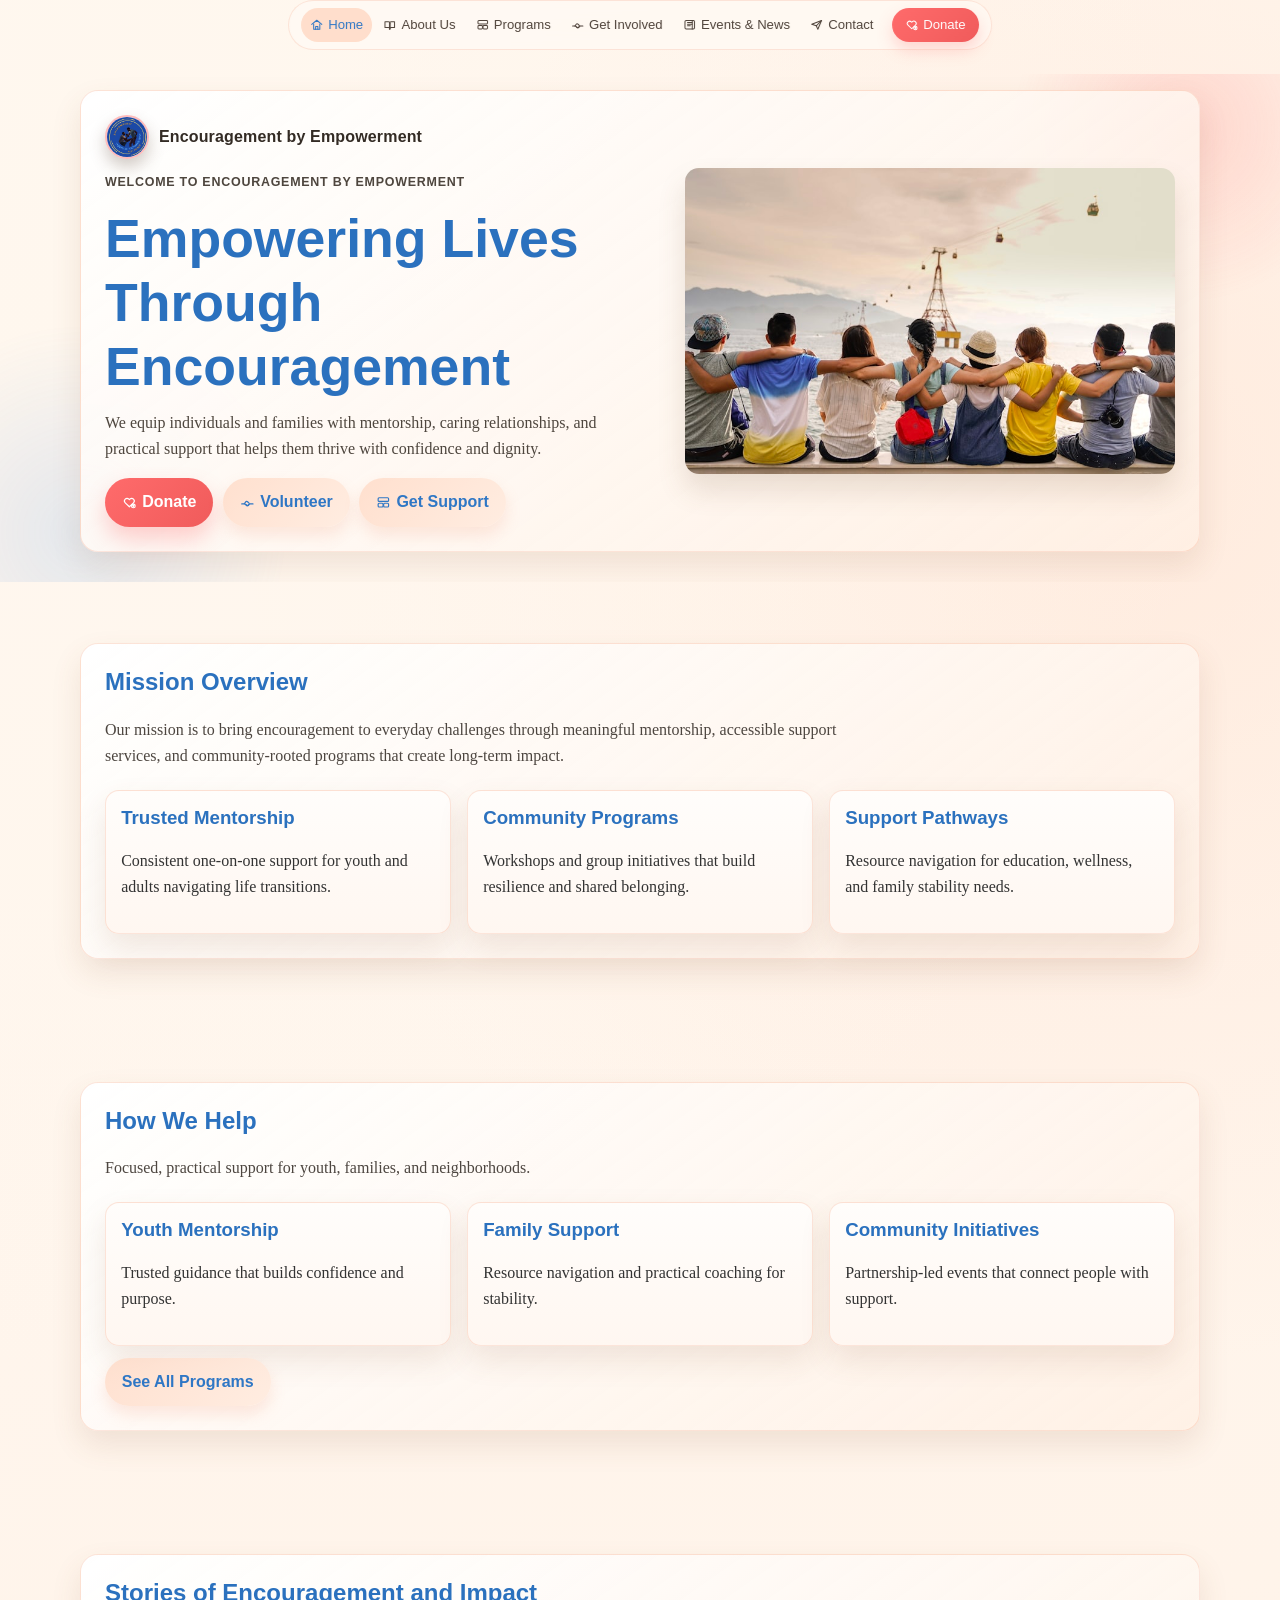
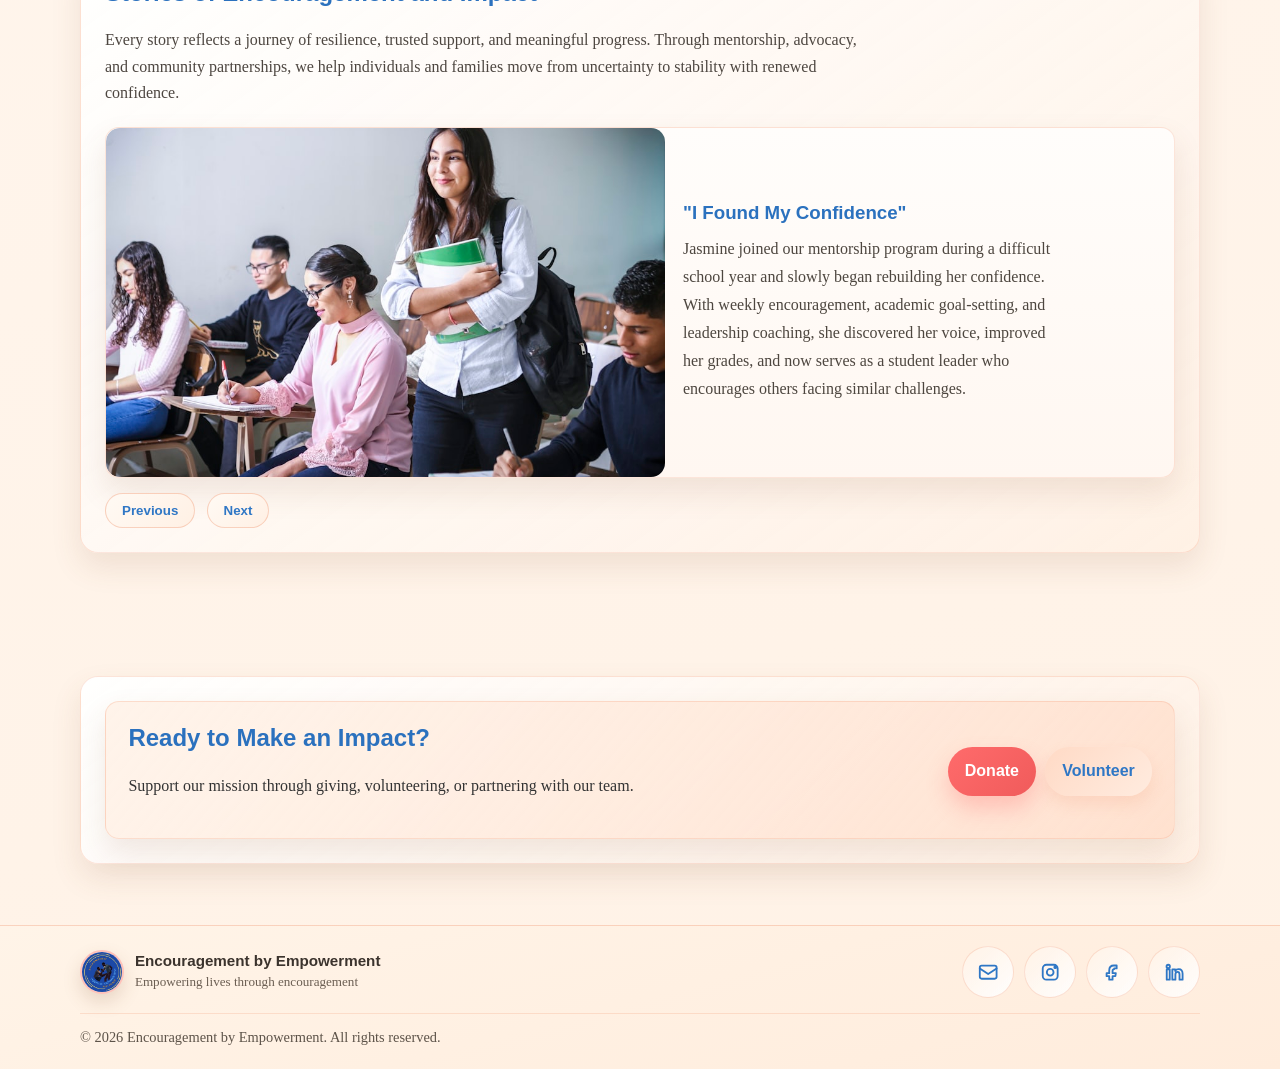
==== commit 12c6eb12: "Image source edited to local file path" ====
--- a/index.html
+++ b/index.html
@@ -19,14 +19,14 @@
     />
     <meta
       property="og:image"
-      content="https://images.unsplash.com/photo-1559027615-cd4628902d4a?auto=format&fit=crop&w=1200&q=80"
+      content="assets/images/photo-1559027615-cd4628902d4a.jpg"
     />
     <meta property="og:type" content="website" />
     <title>Encouragement by Empowerment | Home</title>
     <link rel="preconnect" href="https://fonts.googleapis.com" />
     <link rel="preconnect" href="https://fonts.gstatic.com" crossorigin />
     <link
-      href="https://fonts.googleapis.com/css2?family=Lora:wght@400;500;600&family=Poppins:wght@500;600;700;800&display=swap"
+      href="https://fonts.googleapis.com/css2?family=Cormorant+Garamond:wght@400;500;600;700&family=Manrope:wght@500;600;700;800&display=swap"
       rel="stylesheet"
     />
     <link rel="icon" type="image/jpeg" href="logo.jpeg" />
@@ -77,7 +77,7 @@
           </div>
           <div class="hero-media reveal delay-1">
             <img
-              src="https://images.unsplash.com/photo-1529156069898-49953e39b3ac?auto=format&fit=crop&w=900&q=80"
+              src="assets/images/photo-1529156069898-49953e39b3ac.jpg"
               alt="Volunteers working together at a neighborhood outreach event"
               loading="lazy"
             />
@@ -153,7 +153,7 @@
           <div class="impact-carousel reveal" aria-live="polite">
             <article class="story-card active">
               <img
-                src="https://images.unsplash.com/photo-1571260899304-425eee4c7efc?auto=format&fit=crop&w=900&q=80"
+                src="assets/images/photo-1571260899304-425eee4c7efc.jpg"
                 alt="Teen student smiling while holding school books"
                 loading="lazy"
               />
@@ -169,7 +169,7 @@
             </article>
             <article class="story-card">
               <img
-                src="https://images.unsplash.com/photo-1517048676732-d65bc937f952?auto=format&fit=crop&w=900&q=80"
+                src="assets/images/photo-1517048676732-d65bc937f952.jpg"
                 alt="Family sitting together and smiling"
                 loading="lazy"
               />
@@ -185,7 +185,7 @@
             </article>
             <article class="story-card">
               <img
-                src="https://images.unsplash.com/photo-1521791136064-7986c2920216?auto=format&fit=crop&w=900&q=80"
+                src="assets/images/photo-1521791136064-7986c2920216.jpg"
                 alt="Volunteers organizing event materials"
                 loading="lazy"
               />
@@ -259,3 +259,5 @@
 <script src="script.js"></script>
   </body>
 </html>
+
+
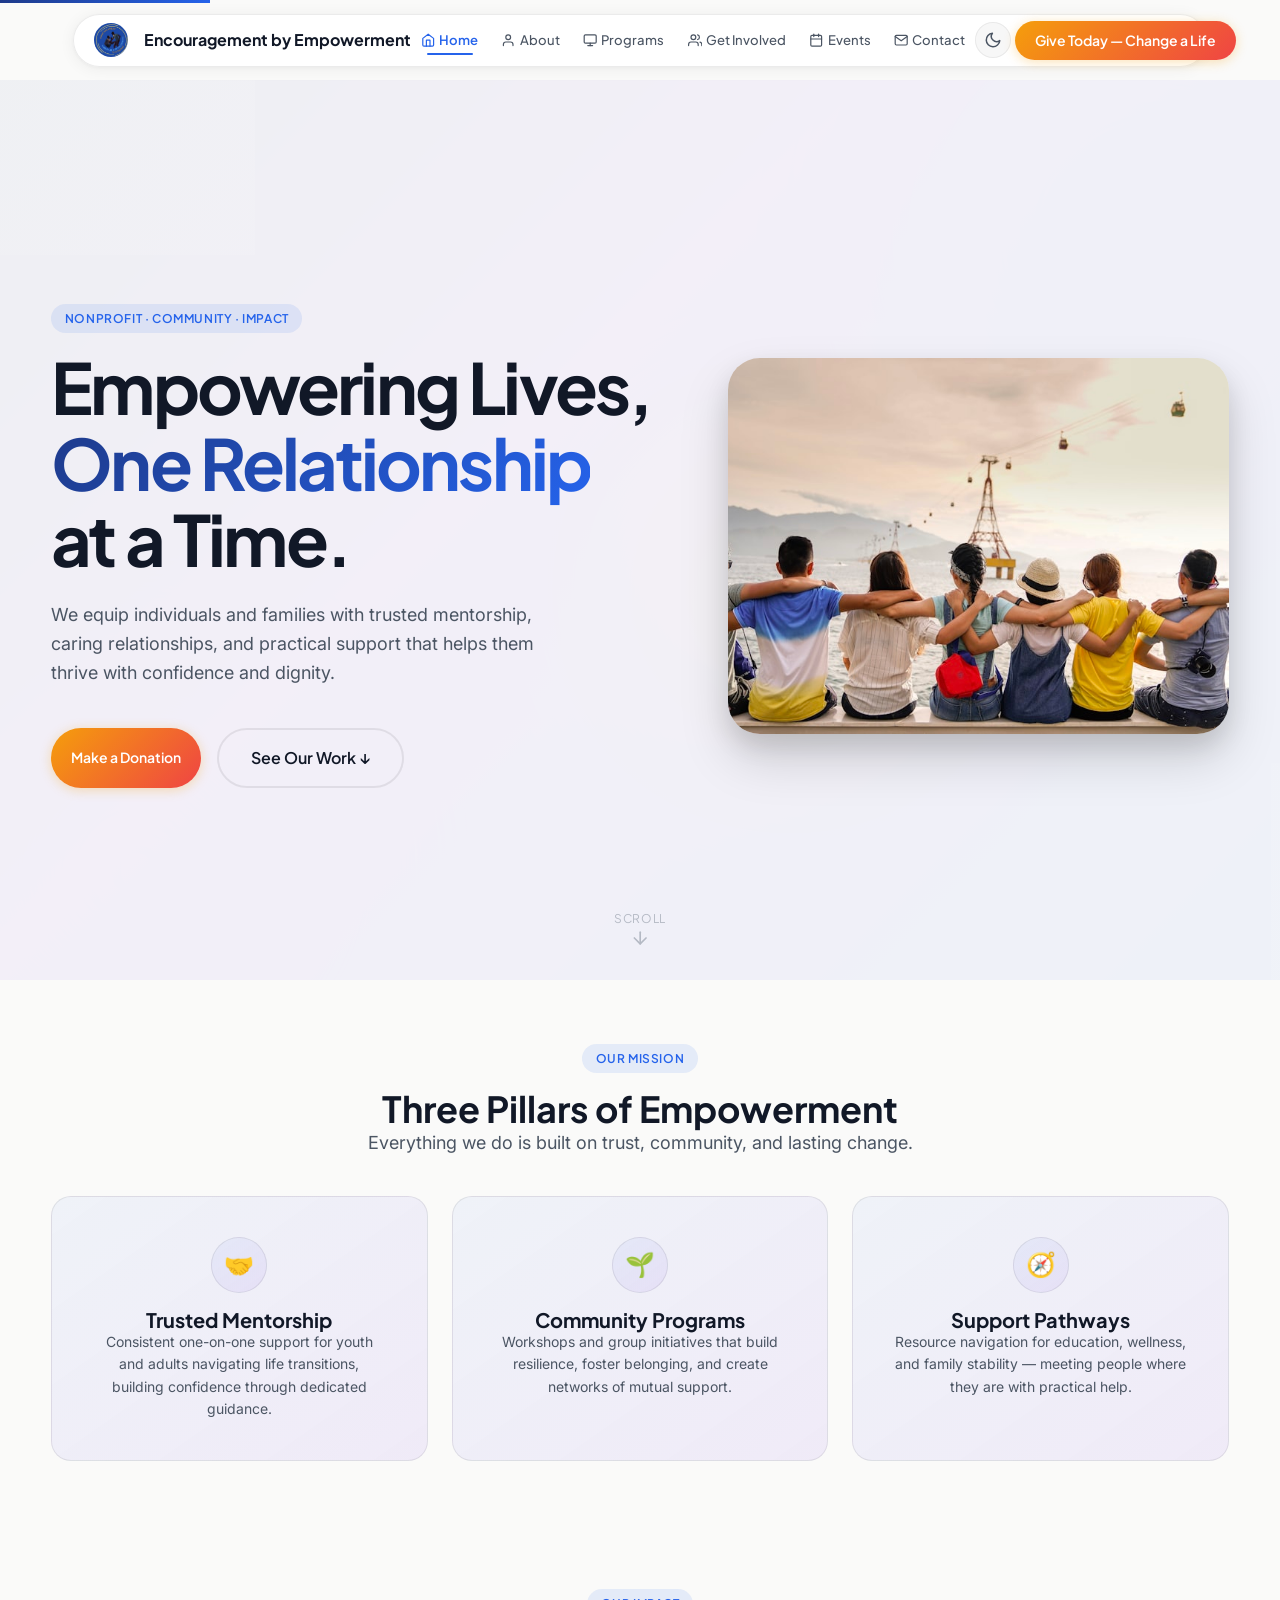
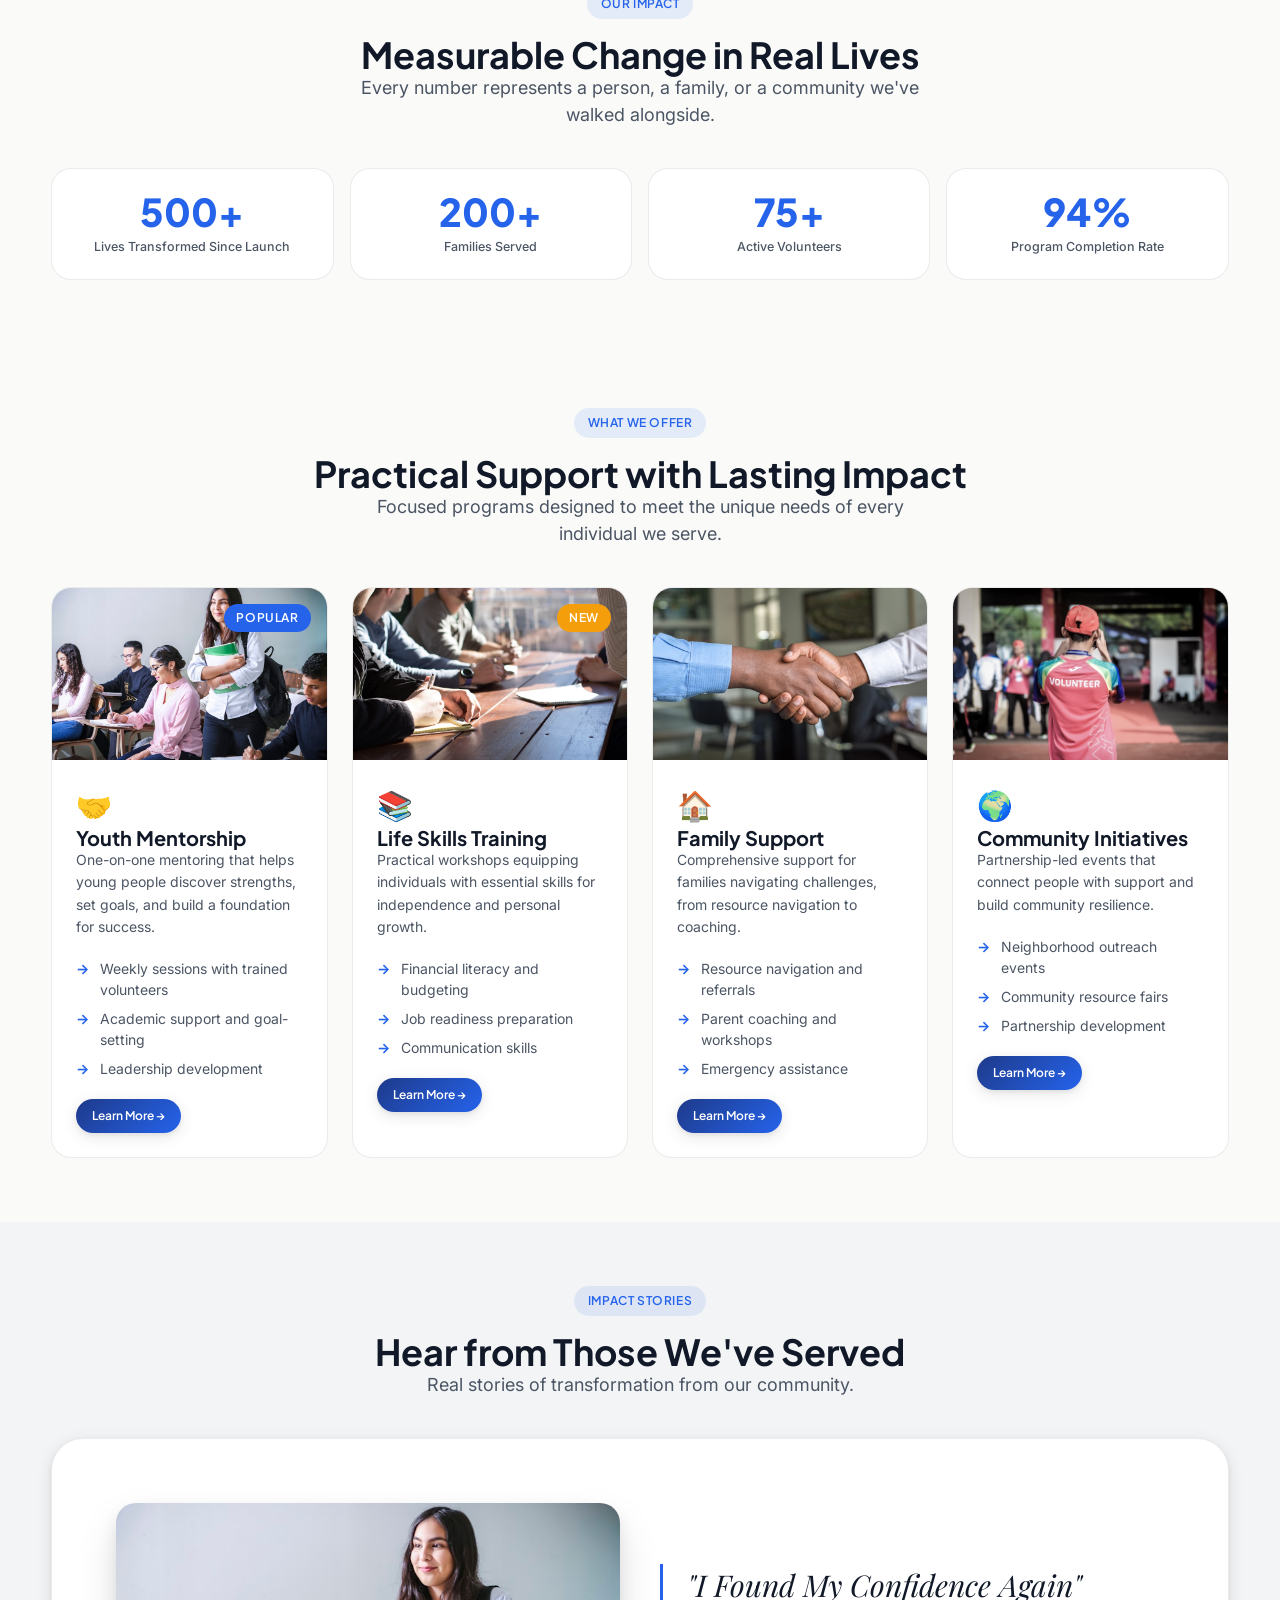
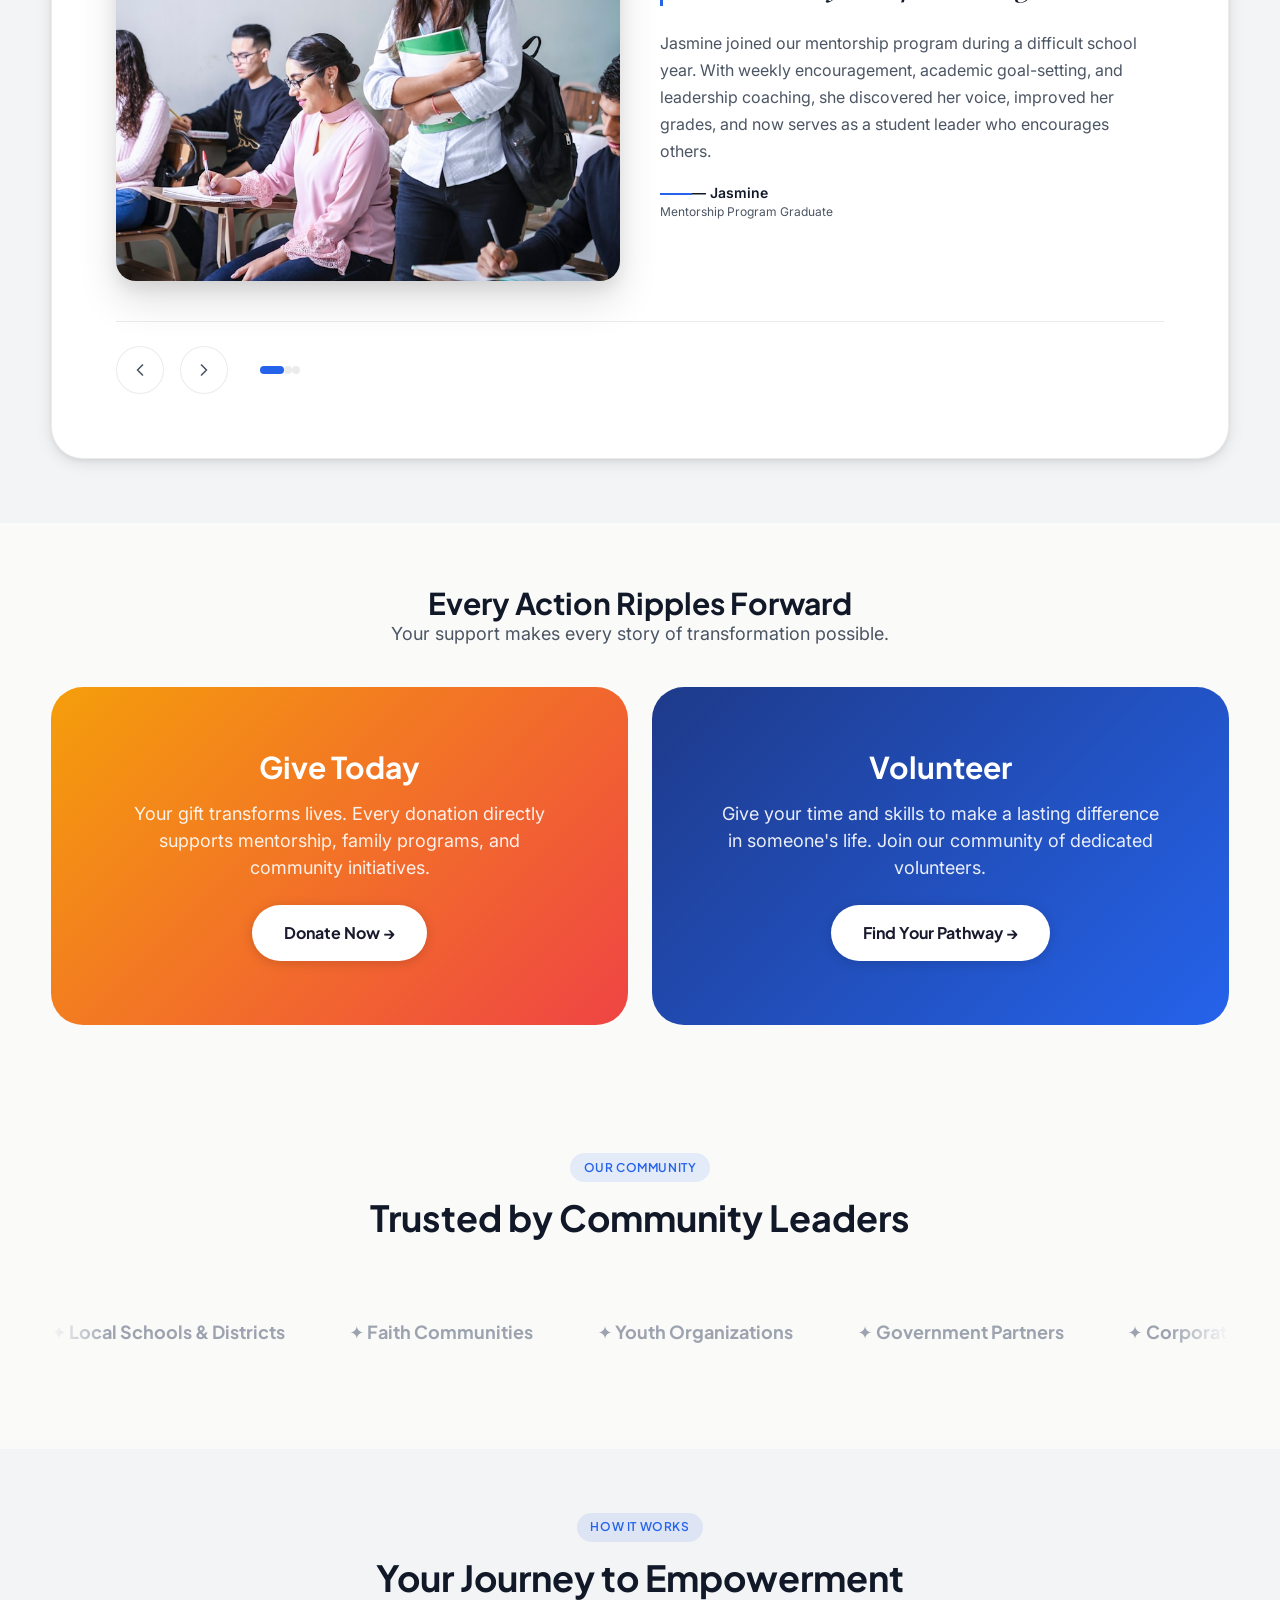
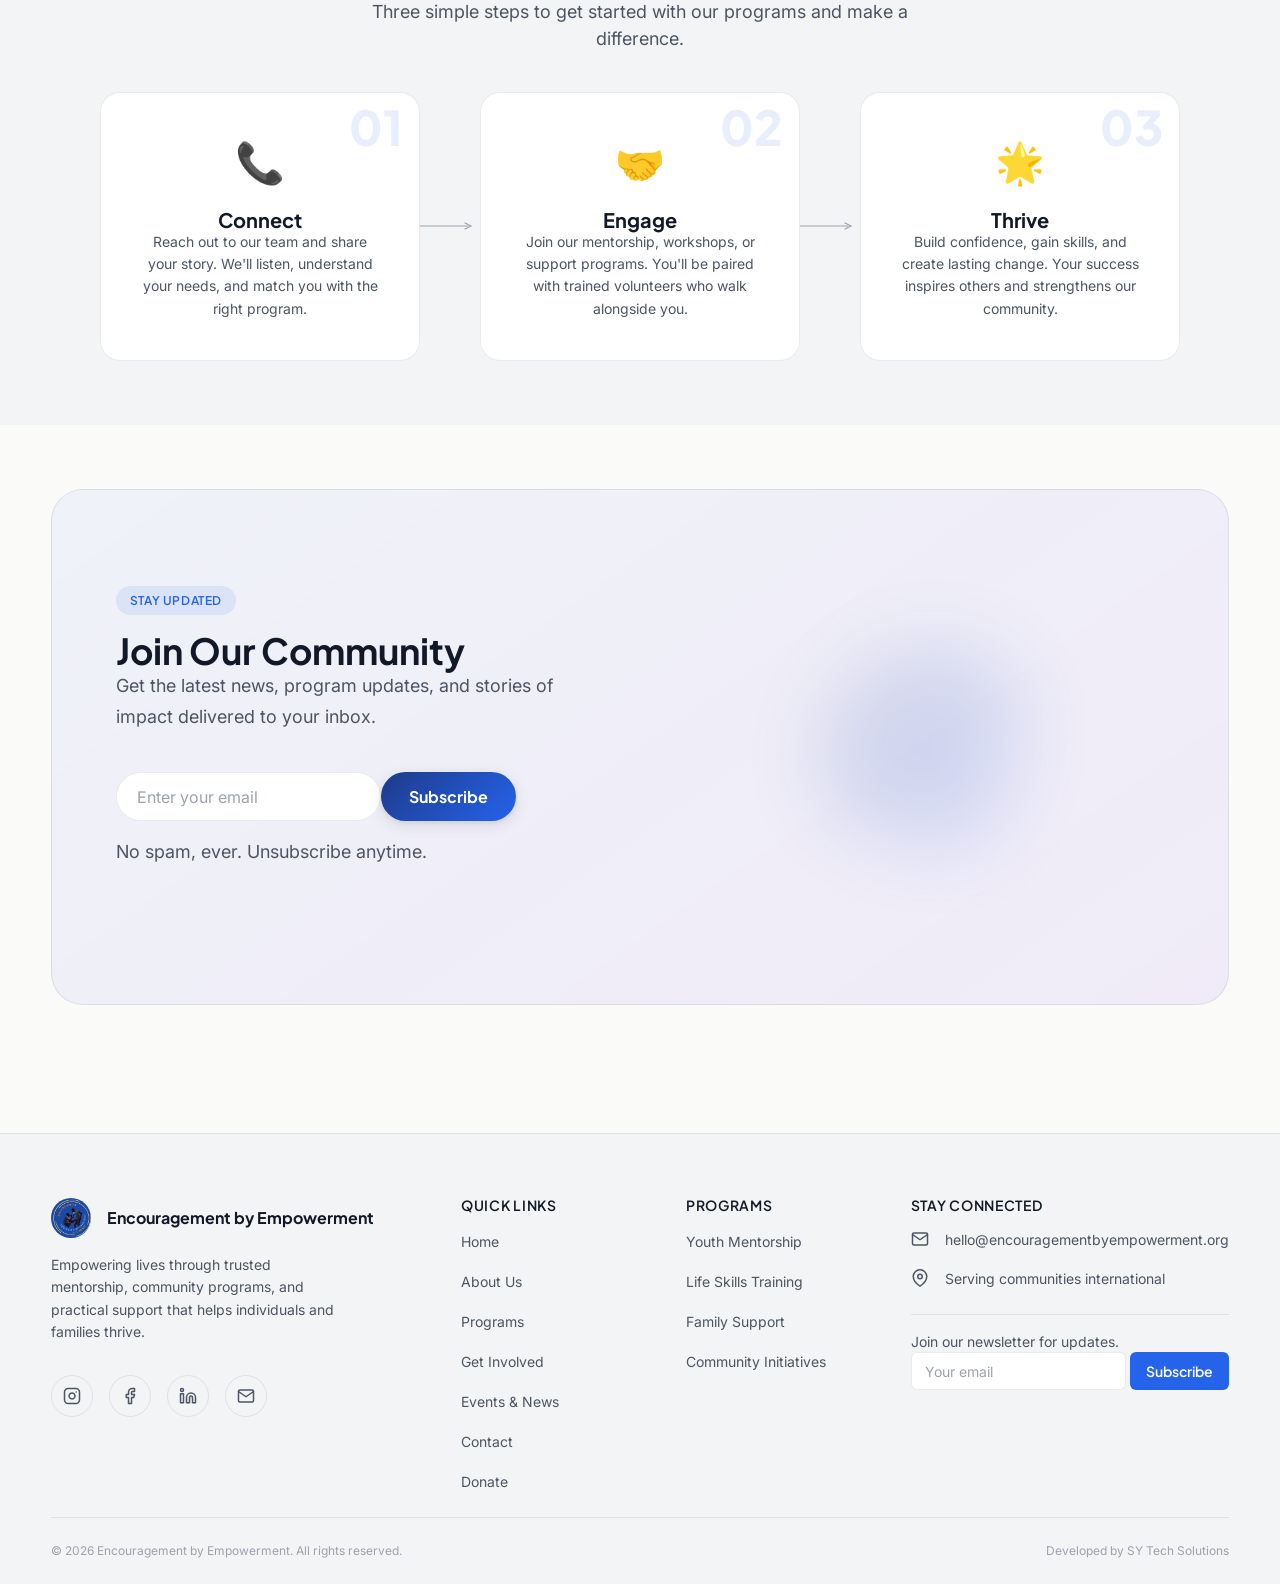
==== commit 029c2283: "Update website" ====
--- a/index.html
+++ b/index.html
@@ -1,263 +1,1608 @@
 <!DOCTYPE html>
-<html lang="en">
-  <head>
-    <meta charset="UTF-8" />
-    <meta name="viewport" content="width=device-width, initial-scale=1.0" />
-    <meta
-      name="description"
-      content="Encouragement by Empowerment is a nonprofit helping individuals and families through mentorship, community programs, and practical support services."
-    />
-    <meta
-      name="keywords"
-      content="nonprofit, encouragement, empowerment, mentorship, volunteer, donate, community support"
-    />
-    <meta name="author" content="Encouragement by Empowerment" />
-    <meta property="og:title" content="Encouragement by Empowerment" />
-    <meta
-      property="og:description"
-      content="Empowering lives through encouragement with trusted nonprofit programs and support."
-    />
-    <meta
-      property="og:image"
-      content="assets/images/photo-1559027615-cd4628902d4a.jpg"
-    />
-    <meta property="og:type" content="website" />
-    <title>Encouragement by Empowerment | Home</title>
-    <link rel="preconnect" href="https://fonts.googleapis.com" />
-    <link rel="preconnect" href="https://fonts.gstatic.com" crossorigin />
-    <link
-      href="https://fonts.googleapis.com/css2?family=Cormorant+Garamond:wght@400;500;600;700&family=Manrope:wght@500;600;700;800&display=swap"
-      rel="stylesheet"
-    />
-    <link rel="icon" type="image/jpeg" href="logo.jpeg" />
-    <link rel="stylesheet" href="styles.css" />
-  </head>
-  <body class="home-minimal">
-    <a class="skip-link" href="#main-content">Skip to content</a>
-
-    <header class="site-header" id="top">
-      <div class="container nav-wrap">
-<button class="nav-toggle" aria-expanded="false" aria-controls="primary-nav" aria-label="Toggle navigation menu">
+<html lang="en" data-theme="light">
+<head>
+  <meta charset="UTF-8">
+  <meta name="viewport" content="width=device-width, initial-scale=1.0">
+  <meta name="description" content="Encouragement by Empowerment is a nonprofit helping individuals and families through trusted mentorship, community programs, and practical support services.">
+  <meta name="author" content="Encouragement by Empowerment">
+  <meta property="og:title" content="Encouragement by Empowerment | Empowering Lives">
+  <meta property="og:description" content="Empowering lives through trusted mentorship, community programs, and practical support pathways.">
+  <meta property="og:image" content="assets/images/og/og-home.jpg">
+  <meta property="og:type" content="website">
+  <meta property="og:url" content="https://sinejhon.github.io/Encouragementbyempowerment/">
+  <meta name="twitter:card" content="summary_large_image">
+  <link rel="canonical" href="https://sinejhon.github.io/Encouragementbyempowerment/">
+
+  <title>Encouragement by Empowerment | Home</title>
+
+  <!-- Preconnect & Preload -->
+  <link rel="preconnect" href="https://fonts.googleapis.com">
+  <link rel="preconnect" href="https://fonts.gstatic.com" crossorigin>
+  <link href="https://fonts.googleapis.com/css2?family=Inter:wght@400;500;600;700;800&family=Plus+Jakarta+Sans:wght@500;600;700;800&family=Playfair+Display:ital,wght@0,400;0,600;0,700;1,400&display=swap" rel="stylesheet">
+
+  <!-- Preload critical assets -->
+  <link rel="preload" href="assets/css/tokens.css" as="style">
+  <link rel="preload" href="assets/css/base.css" as="style">
+  <link rel="preload" href="assets/js/theme.js" as="script">
+
+  <!-- Stylesheets -->
+  <link rel="stylesheet" href="assets/css/tokens.css">
+  <link rel="stylesheet" href="assets/css/base.css">
+  <link rel="stylesheet" href="assets/css/components.css">
+  <link rel="stylesheet" href="assets/css/layout.css">
+  <link rel="stylesheet" href="assets/css/animations.css">
+
+  <!-- Page-specific styles -->
+  <style>
+    /* Hero Section */
+    .hero {
+      position: relative;
+      min-height: 100vh;
+      display: flex;
+      align-items: center;
+      overflow: hidden;
+      padding: 6rem 0 var(--space-2xl);
+    }
+
+    .hero-bg {
+      position: absolute;
+      inset: 0;
+      z-index: 0;
+      background: var(--gradient-hero);
+      opacity: 0.05;
+    }
+
+    [data-theme="dark"] .hero-bg {
+      opacity: 0.12;
+    }
+
+    .hero-grid {
+      display: grid;
+      grid-template-columns: 1.1fr 0.9fr;
+      gap: var(--space-2xl);
+      align-items: center;
+      position: relative;
+      z-index: 1;
+    }
+
+    .hero-content {
+      position: relative;
+      z-index: 1;
+    }
+
+    .hero-content h1 {
+      font-size: clamp(2.2rem, 5.5vw, var(--text-7xl));
+      line-height: 1.08;
+      letter-spacing: var(--tracking-tight);
+      margin-bottom: var(--space-lg);
+    }
+
+    .hero-content h1 .highlight {
+      background: var(--gradient-navy);
+      -webkit-background-clip: text;
+      -webkit-text-fill-color: transparent;
+      background-clip: text;
+    }
+
+    [data-theme="dark"] .hero-content h1 .highlight {
+      background: var(--gradient-purple);
+      -webkit-background-clip: text;
+      -webkit-text-fill-color: transparent;
+      background-clip: text;
+    }
+
+    .hero-subtitle {
+      font-size: clamp(var(--text-base), 1.8vw, var(--text-lg));
+      color: var(--text-secondary);
+      max-width: 520px;
+      line-height: 1.6;
+      margin-bottom: var(--space-xl);
+    }
+
+    .hero-actions {
+      display: flex;
+      gap: var(--space-md);
+      flex-wrap: wrap;
+    }
+
+    .hero-image-wrap {
+      position: relative;
+      z-index: 1;
+    }
+
+    .hero-image-wrap img {
+      border-radius: var(--radius-xl);
+      box-shadow: var(--shadow-xl);
+      aspect-ratio: 4/3;
+      object-fit: cover;
+      width: 100%;
+    }
+
+    /* Mission Pillars */
+    .pillars-grid {
+      display: grid;
+      grid-template-columns: repeat(3, 1fr);
+      gap: var(--space-lg);
+    }
+
+    .pillar-card {
+      padding: var(--space-xl);
+      border-radius: var(--radius-lg);
+      background: var(--gradient-card);
+      border: 1px solid var(--border);
+      text-align: center;
+      transition: transform 0.3s var(--ease-spring), box-shadow 0.3s ease, border-color 0.3s ease;
+      position: relative;
+      overflow: hidden;
+    }
+
+    .pillar-card::before {
+      content: '';
+      position: absolute;
+      top: 0;
+      left: 0;
+      right: 0;
+      height: 4px;
+      background: var(--gradient-navy);
+      transform: scaleX(0);
+      transform-origin: left;
+      transition: transform 0.3s var(--ease-out-expo);
+    }
+
+    .pillar-card:hover::before {
+      transform: scaleX(1);
+    }
+
+    .pillar-card:hover {
+      transform: translateY(-8px);
+      box-shadow: var(--shadow-lg);
+      border-color: rgba(37, 99, 235, 0.15);
+    }
+
+    .pillar-icon {
+      width: 56px;
+      height: 56px;
+      border-radius: 50%;
+      background: var(--gradient-card);
+      border: 1px solid var(--border);
+      display: flex;
+      align-items: center;
+      justify-content: center;
+      margin: 0 auto var(--space-md);
+      font-size: 1.5rem;
+      transition: transform 0.3s var(--ease-spring), border-color 0.3s ease;
+    }
+
+    .pillar-card:hover .pillar-icon {
+      transform: scale(1.1) rotate(-5deg);
+      border-color: var(--color-primary);
+    }
+
+    .pillar-card h3 {
+      margin-bottom: var(--space-sm);
+      font-size: var(--text-xl);
+    }
+
+    .pillar-card p {
+      font-size: var(--text-sm);
+      color: var(--text-secondary);
+      line-height: 1.6;
+    }
+
+    /* Impact Counter Section */
+    .impact-section {
+      padding: var(--space-2xl) 0;
+      position: relative;
+      overflow: hidden;
+    }
+
+    .impact-grid {
+      display: grid !important;
+      grid-template-columns: repeat(4, minmax(0, 1fr)) !important;
+      gap: var(--space-md);
+      position: relative;
+      z-index: 1;
+    }
+
+    .impact-item {
+      text-align: center;
+      padding: var(--space-lg) var(--space-md);
+      border-radius: var(--radius-lg);
+      background: var(--bg-surface);
+      border: 1px solid var(--border);
+      transition: transform 0.3s var(--ease-spring), box-shadow 0.3s ease;
+      min-width: 0;
+    }
+
+    .impact-item:hover {
+      transform: translateY(-4px);
+      box-shadow: var(--shadow-lg);
+    }
+
+    .impact-item .counter-value {
+      color: var(--color-primary);
+      font-size: clamp(1.5rem, 3vw, 2.8rem);
+      font-weight: 800;
+      line-height: 1;
+      margin-bottom: 0.4rem;
+    }
+
+    .impact-item .counter-label {
+      color: var(--text-secondary);
+      font-size: 0.78rem;
+      line-height: 1.4;
+    }
+
+    @media (max-width: 900px) {
+      .impact-grid { grid-template-columns: repeat(2, 1fr) !important; }
+    }
+
+    @media (max-width: 480px) {
+      .impact-grid { grid-template-columns: repeat(2, 1fr) !important; }
+      .impact-item .counter-value { font-size: 1.4rem; }
+      .impact-item .counter-label { font-size: 0.7rem; }
+    }
+
+    /* Programs Grid */
+    .programs-grid {
+      display: grid;
+      grid-template-columns: repeat(4, 1fr);
+      gap: var(--space-lg);
+    }
+
+    .program-card {
+      border-radius: var(--radius-lg);
+      background: var(--bg-surface);
+      border: 1px solid var(--border);
+      overflow: hidden;
+      transition: transform 0.3s var(--ease-spring), box-shadow 0.3s ease, border-color 0.3s ease;
+      position: relative;
+    }
+
+    .program-card:hover {
+      transform: translateY(-6px);
+      box-shadow: var(--shadow-lg);
+      border-color: rgba(37, 99, 235, 0.15);
+    }
+
+    .program-card-image {
+      position: relative;
+      overflow: hidden;
+    }
+
+    .program-card-image img {
+      width: 100%;
+      aspect-ratio: 16/10;
+      object-fit: cover;
+      transition: transform 0.5s var(--ease-out-expo);
+    }
+
+    .program-card:hover .program-card-image img {
+      transform: scale(1.05);
+    }
+
+    .program-card-badge {
+      position: absolute;
+      top: var(--space-md);
+      right: var(--space-md);
+      padding: 0.3rem 0.75rem;
+      border-radius: var(--radius-full);
+      background: var(--color-primary);
+      color: white;
+      font-family: var(--font-display);
+      font-size: var(--text-xs);
+      font-weight: 600;
+      letter-spacing: var(--tracking-wide);
+      text-transform: uppercase;
+    }
+
+    .program-card-badge.badge-accent {
+      background: var(--color-accent);
+    }
+
+    .program-card-body {
+      padding: var(--space-lg);
+    }
+
+    .program-card-icon {
+      font-size: 1.8rem;
+      margin-bottom: var(--space-sm);
+    }
+
+    .program-card-body h3 {
+      margin-bottom: var(--space-sm);
+      font-size: var(--text-xl);
+    }
+
+    .program-card-body p {
+      font-size: var(--text-sm);
+      color: var(--text-secondary);
+      line-height: 1.6;
+      margin-bottom: var(--space-md);
+    }
+
+    .program-card-body ul {
+      list-style: none;
+      padding: 0;
+      margin-bottom: var(--space-md);
+    }
+
+    .program-card-body ul li {
+      padding: var(--space-xs) 0;
+      padding-left: var(--space-lg);
+      position: relative;
+      font-size: var(--text-sm);
+      color: var(--text-secondary);
+    }
+
+    .program-card-body ul li::before {
+      content: '→';
+      position: absolute;
+      left: 0;
+      color: var(--color-primary);
+      font-weight: 700;
+    }
+
+    @media (max-width: 1200px) {
+      .programs-grid { grid-template-columns: repeat(2, 1fr); }
+    }
+
+    @media (max-width: 640px) {
+      .programs-grid { grid-template-columns: 1fr; }
+    }
+
+    /* Testimonials Carousel - Premium */
+    .carousel-container {
+      position: relative;
+      overflow: hidden;
+      background: var(--bg-surface);
+      border: 1px solid var(--border);
+      border-radius: var(--radius-xl);
+      padding: var(--space-2xl);
+      box-shadow: var(--shadow-md);
+    }
+
+    .carousel-slide {
+      display: none;
+      grid-template-columns: 1fr 1fr;
+      gap: var(--space-xl);
+      align-items: center;
+    }
+
+    .carousel-slide.active {
+      display: grid;
+    }
+
+    .carousel-image {
+      border-radius: var(--radius-lg);
+      aspect-ratio: 4/3;
+      object-fit: cover;
+      box-shadow: var(--shadow-lg);
+    }
+
+    .carousel-content blockquote {
+      font-family: var(--font-accent);
+      font-size: clamp(var(--text-xl), 3vw, var(--text-3xl));
+      font-style: italic;
+      line-height: 1.4;
+      color: var(--text-primary);
+      margin-bottom: var(--space-lg);
+      padding-left: var(--space-lg);
+      border-left: 3px solid var(--color-primary);
+    }
+
+    .carousel-content p {
+      color: var(--text-secondary);
+      line-height: 1.7;
+      font-size: var(--text-base);
+    }
+
+    .carousel-attribution {
+      margin-top: var(--space-md);
+    }
+
+    .carousel-attribution::before {
+      content: '';
+      display: inline-block;
+      width: 32px;
+      height: 2px;
+      background: var(--color-primary);
+      margin-right: var(--space-sm);
+      vertical-align: middle;
+    }
+
+    .carousel-attribution {
+      font-weight: 600;
+      color: var(--text-primary);
+      font-size: var(--text-sm);
+    }
+
+    .carousel-role {
+      color: var(--text-secondary);
+      font-size: var(--text-xs);
+    }
+
+    .carousel-controls {
+      display: flex;
+      gap: var(--space-md);
+      margin-top: var(--space-xl);
+      align-items: center;
+      padding-top: var(--space-lg);
+      border-top: 1px solid var(--border);
+    }
+
+    .carousel-btn {
+      width: 48px;
+      height: 48px;
+      border-radius: 50%;
+      border: 1px solid var(--border);
+      background: var(--bg-surface);
+      cursor: pointer;
+      display: flex;
+      align-items: center;
+      justify-content: center;
+      color: var(--text-secondary);
+      transition: all 0.2s ease;
+    }
+
+    .carousel-btn:hover {
+      border-color: var(--color-primary);
+      color: var(--color-primary);
+      box-shadow: var(--shadow-md);
+    }
+
+    .carousel-btn svg {
+      width: 20px;
+      height: 20px;
+      stroke: currentColor;
+      fill: none;
+      stroke-width: 2;
+      stroke-linecap: round;
+      stroke-linejoin: round;
+    }
+
+    .carousel-dots {
+      display: flex;
+      gap: var(--space-sm);
+      margin-left: var(--space-md);
+    }
+
+    .carousel-dot {
+      width: 8px;
+      height: 8px;
+      border-radius: 50%;
+      border: none;
+      background: var(--border);
+      cursor: pointer;
+      transition: all 0.2s ease;
+      padding: 0;
+    }
+
+    .carousel-dot.active {
+      background: var(--color-primary);
+      width: 24px;
+      border-radius: 4px;
+    }
+
+    /* Dual CTA */
+    .dual-cta {
+      display: grid;
+      grid-template-columns: 1fr 1fr;
+      gap: var(--space-lg);
+    }
+
+    .cta-panel {
+      padding: var(--space-2xl);
+      border-radius: var(--radius-xl);
+      text-align: center;
+      position: relative;
+      overflow: hidden;
+      transition: transform 0.3s var(--ease-spring), box-shadow 0.3s ease;
+    }
+
+    .cta-panel:hover {
+      transform: translateY(-4px);
+      box-shadow: var(--shadow-xl);
+    }
+
+    .cta-donate {
+      background: var(--gradient-warm);
+      color: white;
+    }
+
+    .cta-volunteer {
+      background: var(--gradient-navy);
+      color: white;
+    }
+
+    .cta-panel h3 {
+      color: white;
+      font-size: var(--text-3xl);
+      margin-bottom: var(--space-md);
+    }
+
+    .cta-panel p {
+      color: rgba(255,255,255,0.9);
+      margin-bottom: var(--space-lg);
+      font-size: var(--text-lg);
+    }
+
+    .cta-panel .btn {
+      background: white;
+      color: #1a1a2e;
+      font-weight: 700;
+      box-shadow: 0 2px 12px rgba(0,0,0,0.15);
+    }
+
+    .cta-panel .btn:hover {
+      transform: translateY(-2px);
+      box-shadow: 0 6px 24px rgba(0,0,0,0.2);
+      color: #1a1a2e;
+    }
+
+    /* Partners */
+    .partners-track {
+      display: flex;
+      gap: var(--space-2xl);
+      animation: partnerScroll 20s linear infinite;
+      width: max-content;
+    }
+
+    .partners-track:hover {
+      animation-play-state: paused;
+    }
+
+    .partners-track span {
+      font-family: var(--font-display);
+      font-weight: 700;
+      font-size: var(--text-lg);
+      color: var(--text-muted);
+      white-space: nowrap;
+    }
+
+    @keyframes partnerScroll {
+      from { transform: translateX(0); }
+      to { transform: translateX(-50%); }
+    }
+
+    .partners-container {
+      overflow: hidden;
+      mask-image: linear-gradient(to right, transparent, black 5%, black 95%, transparent);
+      -webkit-mask-image: linear-gradient(to right, transparent, black 5%, black 95%, transparent);
+    }
+
+    @media (max-width: 1024px) {
+      .hero-grid { grid-template-columns: 1fr; gap: var(--space-xl); }
+      .hero-image-wrap { order: -1; max-width: 500px; margin: 0 auto; }
+      .pillars-grid { grid-template-columns: 1fr; }
+      .programs-tabs { grid-template-columns: 1fr; }
+      .carousel-slide.active { grid-template-columns: 1fr; }
+      .carousel-image { order: -1; }
+      .dual-cta { grid-template-columns: 1fr; }
+    }
+
+    @media (max-width: 640px) {
+      .hero-actions { flex-direction: column; }
+      .hero-actions .btn { width: 100%; }
+      .hero-image-wrap { max-width: 100%; }
+    }
+
+    /* Fix: ensure no scroll overflow */
+    .partners-wrapper {
+      overflow: hidden;
+      padding: var(--space-xl) 0;
+    }
+
+    /* ===== How It Works Section ===== */
+    .how-steps {
+      display: flex;
+      align-items: center;
+      justify-content: center;
+      gap: 0;
+    }
+
+    .how-step {
+      text-align: center;
+      padding: var(--space-xl);
+      border-radius: var(--radius-lg);
+      background: var(--bg-surface);
+      border: 1px solid var(--border);
+      flex: 1;
+      max-width: 320px;
+      position: relative;
+      transition: transform 0.3s var(--ease-spring), box-shadow 0.3s ease;
+    }
+
+    .how-step:hover {
+      transform: translateY(-6px);
+      box-shadow: var(--shadow-lg);
+    }
+
+    .how-step-number {
+      font-family: var(--font-display);
+      font-size: var(--text-5xl);
+      font-weight: 800;
+      color: var(--color-primary);
+      opacity: 0.1;
+      position: absolute;
+      top: 10px;
+      right: 16px;
+      line-height: 1;
+    }
+
+    .how-step-icon {
+      font-size: 2.5rem;
+      margin-bottom: var(--space-md);
+    }
+
+    .how-step h3 {
+      margin-bottom: var(--space-sm);
+      font-size: var(--text-xl);
+    }
+
+    .how-step p {
+      font-size: var(--text-sm);
+      color: var(--text-secondary);
+      line-height: 1.6;
+    }
+
+    .how-step-connector {
+      display: flex;
+      align-items: center;
+      justify-content: center;
+      width: 60px;
+      flex-shrink: 0;
+      color: var(--text-muted);
+    }
+
+    .how-step-connector svg {
+      width: 60px;
+      height: 20px;
+    }
+
+    /* ===== Newsletter Section ===== */
+    .newsletter-section {
+      display: grid;
+      grid-template-columns: 1fr 1fr;
+      gap: var(--space-2xl);
+      align-items: center;
+      padding: var(--space-3xl) var(--space-2xl);
+      border-radius: var(--radius-xl);
+      background: var(--gradient-card);
+      border: 1px solid var(--border);
+      position: relative;
+      overflow: hidden;
+    }
+
+    .newsletter-content {
+      position: relative;
+      z-index: 2;
+    }
+
+    .newsletter-content h2 {
+      margin-bottom: var(--space-sm);
+    }
+
+    .newsletter-content p {
+      color: var(--text-secondary);
+      margin-bottom: var(--space-xl);
+      font-size: var(--text-lg);
+      line-height: 1.7;
+    }
+
+    .newsletter-form {
+      display: flex;
+      gap: var(--space-sm);
+      margin-bottom: var(--space-md);
+    }
+
+    .newsletter-form input {
+      flex: 1;
+      padding: 0.85rem 1.25rem;
+      border: 1.5px solid var(--border);
+      border-radius: var(--radius-full);
+      background: var(--bg-surface);
+      color: var(--text-primary);
+      font-size: var(--text-base);
+    }
+
+    .newsletter-form input:focus {
+      outline: none;
+      border-color: var(--color-primary);
+      box-shadow: 0 0 0 3px rgba(37, 99, 235, 0.15);
+    }
+
+    .newsletter-form input.error {
+      border-color: #EF4444;
+      box-shadow: 0 0 0 3px rgba(239, 68, 68, 0.15);
+    }
+
+    .newsletter-form .btn {
+      padding: 0.85rem 1.75rem;
+      font-size: var(--text-base);
+      font-weight: 700;
+      flex-shrink: 0;
+    }
+
+    .newsletter-error {
+      font-size: var(--text-sm);
+      color: #EF4444;
+      margin-bottom: var(--space-md);
+      display: none;
+    }
+
+    .newsletter-error.visible {
+      display: block;
+    }
+
+    .newsletter-note {
+      font-size: var(--text-sm);
+      color: var(--text-muted);
+      margin-top: 0;
+    }
+
+    .newsletter-success {
+      text-align: left;
+      padding: var(--space-lg) 0;
+      min-height: 80px;
+      display: none;
+      flex-direction: column;
+      justify-content: center;
+    }
+
+    .newsletter-success.visible {
+      display: flex;
+    }
+
+    .newsletter-success-icon {
+      width: 64px;
+      height: 64px;
+      border-radius: 50%;
+      background: rgba(16, 185, 129, 0.12);
+      display: flex;
+      align-items: center;
+      justify-content: center;
+      margin: 0 auto var(--space-md);
+      font-size: 2rem;
+    }
+
+    .newsletter-success h3 {
+      font-size: var(--text-xl);
+      margin-bottom: var(--space-sm);
+    }
+
+    .newsletter-success p {
+      color: var(--text-secondary);
+      font-size: var(--text-base);
+      margin-bottom: 0;
+    }
+
+    .newsletter-visual {
+      position: relative;
+      display: flex;
+      align-items: center;
+      justify-content: center;
+      min-height: 200px;
+    }
+
+    .newsletter-blob {
+      width: 200px;
+      height: 200px;
+      background: var(--gradient-navy);
+      opacity: 0.15;
+      filter: blur(40px);
+    }
+
+    /* ===== Social Popup ===== */
+    .social-popup-overlay {
+      position: fixed;
+      inset: 0;
+      background: rgba(0,0,0,0.5);
+      backdrop-filter: blur(8px);
+      z-index: 9999;
+      display: flex;
+      align-items: center;
+      justify-content: center;
+      opacity: 0;
+      pointer-events: none;
+      transition: opacity 0.3s ease;
+    }
+
+    .social-popup-overlay.visible {
+      opacity: 1;
+      pointer-events: auto;
+    }
+
+    .social-popup {
+      background: var(--bg-surface);
+      border: 1px solid var(--border);
+      border-radius: var(--radius-xl);
+      padding: var(--space-2xl);
+      max-width: 400px;
+      width: 90%;
+      text-align: center;
+      box-shadow: var(--shadow-xl);
+      transform: scale(0.9) translateY(20px);
+      transition: transform 0.3s var(--ease-spring);
+      position: relative;
+    }
+
+    .social-popup-overlay.visible .social-popup {
+      transform: scale(1) translateY(0);
+    }
+
+    .social-popup-close {
+      position: absolute;
+      top: var(--space-md);
+      right: var(--space-md);
+      width: 32px;
+      height: 32px;
+      border-radius: 50%;
+      border: 1px solid var(--border);
+      background: var(--bg-surface);
+      color: var(--text-secondary);
+      cursor: pointer;
+      display: flex;
+      align-items: center;
+      justify-content: center;
+      font-size: 1.1rem;
+      transition: all 0.2s ease;
+    }
+
+    .social-popup-close:hover {
+      background: var(--bg-elevated);
+      color: var(--text-primary);
+    }
+
+    .social-popup-icon {
+      width: 56px;
+      height: 56px;
+      border-radius: 50%;
+      background: rgba(37, 99, 235, 0.1);
+      display: flex;
+      align-items: center;
+      justify-content: center;
+      margin: 0 auto var(--space-md);
+      font-size: 1.5rem;
+    }
+
+    .social-popup h3 {
+      font-size: var(--text-lg);
+      margin-bottom: var(--space-sm);
+    }
+
+    .social-popup p {
+      color: var(--text-secondary);
+      font-size: var(--text-sm);
+      line-height: 1.6;
+      margin-bottom: var(--space-lg);
+    }
+
+    .social-popup .btn {
+      width: 100%;
+    }
+
+    /* ===== Responsive for new sections ===== */
+    @media (max-width: 1024px) {
+      .how-steps {
+        flex-direction: column;
+        gap: var(--space-md);
+      }
+
+      .how-step-connector {
+        transform: rotate(90deg);
+        width: auto;
+        height: 40px;
+      }
+
+      .how-step {
+        max-width: 100%;
+      }
+
+      .newsletter-section {
+        grid-template-columns: 1fr;
+        text-align: center;
+      }
+
+      .newsletter-visual {
+        display: none;
+      }
+    }
+
+    @media (max-width: 640px) {
+      .how-step {
+        padding: var(--space-lg);
+      }
+
+      .newsletter-section {
+        padding: var(--space-lg);
+      }
+    }
+  </style>
+</head>
+<body>
+  <!-- Skip Link -->
+  <a class="skip-link" href="#main-content">Skip to content</a>
+
+  <!-- Loading Bar -->
+  <div id="loading-bar" class="loading-bar"></div>
+
+  <!-- Scroll Progress -->
+  <div class="scroll-progress" id="scroll-progress"></div>
+
+  <!-- Toast Container -->
+  <div id="toast-container" class="toast-container"></div>
+
+  <!-- Back to Top -->
+  <button id="back-to-top" class="back-to-top" aria-label="Back to top">
+    <svg viewBox="0 0 24 24" fill="none" stroke="currentColor" stroke-width="2" stroke-linecap="round" stroke-linejoin="round">
+      <path d="M18 15l-6-6-6 6"/>
+    </svg>
+  </button>
+
+  <!-- ===== HEADER / NAVIGATION ===== -->
+  <header class="site-header" role="banner">
+    <div class="container nav-wrap">
+      <a href="index.html" class="nav-brand" aria-label="Encouragement by Empowerment home">
+        <img src="logo.jpeg" alt="Encouragement by Empowerment logo" width="36" height="36">
+        <span>Encouragement by Empowerment</span>
+      </a>
+
+      <nav aria-label="Primary navigation">
+        <ul id="nav-links" class="nav-links">
+          <li><a href="index.html" class="active"><svg class="nav-icon" viewBox="0 0 24 24" aria-hidden="true"><path d="M3 9l9-7 9 7v11a2 2 0 01-2 2H5a2 2 0 01-2-2z"></path><polyline points="9 22 9 12 15 12 15 22"></polyline></svg>Home</a></li>
+          <li><a href="about.html"><svg class="nav-icon" viewBox="0 0 24 24" aria-hidden="true"><path d="M20 21v-2a4 4 0 00-4-4H8a4 4 0 00-4 4v2"></path><circle cx="12" cy="7" r="4"></circle></svg>About</a></li>
+          <li><a href="programs.html"><svg class="nav-icon" viewBox="0 0 24 24" aria-hidden="true"><rect x="2" y="3" width="20" height="14" rx="2"></rect><line x1="8" y1="21" x2="16" y2="21"></line><line x1="12" y1="17" x2="12" y2="21"></line></svg>Programs</a></li>
+          <li><a href="involved.html"><svg class="nav-icon" viewBox="0 0 24 24" aria-hidden="true"><path d="M17 21v-2a4 4 0 00-4-4H5a4 4 0 00-4 4v2"></path><circle cx="9" cy="7" r="4"></circle><path d="M23 21v-2a4 4 0 00-3-3.87"></path><path d="M16 3.13a4 4 0 010 7.75"></path></svg>Get Involved</a></li>
+          <li><a href="events.html"><svg class="nav-icon" viewBox="0 0 24 24" aria-hidden="true"><rect x="3" y="4" width="18" height="18" rx="2"></rect><line x1="16" y1="2" x2="16" y2="6"></line><line x1="8" y1="2" x2="8" y2="6"></line><line x1="3" y1="10" x2="21" y2="10"></line></svg>Events</a></li>
+          <li><a href="contact.html"><svg class="nav-icon" viewBox="0 0 24 24" aria-hidden="true"><path d="M4 4h16c1.1 0 2 .9 2 2v12c0 1.1-.9 2-2 2H4c-1.1 0-2-.9-2-2V6c0-1.1.9-2 2-2z"></path><polyline points="22,6 12,13 2,6"></polyline></svg>Contact</a></li>
+        </ul>
+      </nav>
+
+      <div class="nav-actions">
+        <button id="theme-toggle" class="theme-toggle" aria-label="Switch to dark mode">
+          <svg class="moon-icon" viewBox="0 0 24 24" fill="none" stroke="currentColor" stroke-width="2" stroke-linecap="round" stroke-linejoin="round">
+            <path d="M21 12.79A9 9 0 1111.21 3 7 7 0 0021 12.79z"/>
+          </svg>
+          <svg class="sun-icon" viewBox="0 0 24 24" fill="none" stroke="currentColor" stroke-width="2" stroke-linecap="round" stroke-linejoin="round">
+            <circle cx="12" cy="12" r="5"></circle>
+            <line x1="12" y1="1" x2="12" y2="3"></line>
+            <line x1="12" y1="21" x2="12" y2="23"></line>
+            <line x1="4.22" y1="4.22" x2="5.64" y2="5.64"></line>
+            <line x1="18.36" y1="18.36" x2="19.78" y2="19.78"></line>
+            <line x1="1" y1="12" x2="3" y2="12"></line>
+            <line x1="21" y1="12" x2="23" y2="12"></line>
+            <line x1="4.22" y1="19.78" x2="5.64" y2="18.36"></line>
+            <line x1="18.36" y1="5.64" x2="19.78" y2="4.22"></line>
+          </svg>
+        </button>
+        <button id="nav-toggle" class="nav-toggle" aria-expanded="false" aria-label="Toggle navigation menu">
           <span></span>
           <span></span>
           <span></span>
         </button>
-<!-- Navigation-->
-        <nav class="primary-nav" id="primary-nav" aria-label="Primary navigation">
-          <ul>
-            <li><a class="nav-current" href="index.html"><svg class="nav-icon" viewBox="0 0 24 24" aria-hidden="true"><path d="M3 11.5L12 4l9 7.5"></path><path d="M6.5 10.8V20h11V10.8"></path><path d="M10 20v-5h4v5"></path></svg><span>Home</span></a></li>
-            <li><a href="about.html"><svg class="nav-icon" viewBox="0 0 24 24" aria-hidden="true"><path d="M3.5 6.5h6a3 3 0 0 1 3 3V20a3 3 0 0 0-3-3h-6z"></path><path d="M20.5 6.5h-6a3 3 0 0 0-3 3V20a3 3 0 0 1 3-3h6z"></path><path d="M12 9.5v9.8"></path></svg><span>About Us</span></a></li>
-            <li><a href="programs.html"><svg class="nav-icon" viewBox="0 0 24 24" aria-hidden="true"><rect x="3.5" y="4.5" width="17" height="6" rx="1.5"></rect><rect x="3.5" y="13.5" width="8" height="6" rx="1.5"></rect><rect x="12.5" y="13.5" width="8" height="6" rx="1.5"></rect></svg><span>Programs</span></a></li>
-            <li><a href="involved.html"><svg class="nav-icon" viewBox="0 0 24 24" aria-hidden="true"><path d="M2.8 14.5h5.2l2.2 2.2a2 2 0 0 0 2.8 0l1-1"></path><path d="M21.2 14.5H16l-2.2 2.2a2 2 0 0 1-2.8 0l-1-1"></path><path d="M7 14.5l2.3-3.3a2 2 0 0 1 3.1-.2l2.6 2.7"></path></svg><span>Get Involved</span></a></li>
-            <li><a href="events.html"><svg class="nav-icon" viewBox="0 0 24 24" aria-hidden="true"><rect x="3.5" y="4.5" width="17" height="15" rx="2"></rect><path d="M8 8h8"></path><path d="M8 11h8"></path><path d="M8 14h5"></path><path d="M16.5 4.5v15"></path></svg><span>Events &amp; News</span></a></li>
-            <li><a href="contact.html"><svg class="nav-icon" viewBox="0 0 24 24" aria-hidden="true"><path d="M3 11.2L20.5 4.5 14 20l-2.9-6-8.1-2.8z"></path><path d="M11.1 14l9.4-9.5"></path></svg><span>Contact</span></a></li>
-</ul>
-        </nav>
-        <a class="nav-donate nav-donate-cta" href="donate.html"><svg class="nav-icon" viewBox="0 0 24 24" aria-hidden="true"><path d="M12 19.2l-6.7-6.4a4.2 4.2 0 0 1 5.9-6l.8.8.8-.8a4.2 4.2 0 0 1 5.9 6z"></path><circle cx="18.5" cy="17.8" r="3"></circle><path d="M18.5 16.3v3"></path><path d="M17.5 17.2h2"></path></svg><span>Donate</span></a>
+        <a href="donate.html" class="btn btn-accent btn-donate-glow">Give Today — Change a Life</a>
       </div>
-
-      <section class="hero" aria-labelledby="hero-title">
-        <div class="container hero-grid">
-          <div class="hero-content reveal">
-            <div class="hero-brand" aria-label="Encouragement by Empowerment">
-              <img class="hero-brand-logo" src="logo.jpeg" alt="Encouragement by Empowerment logo" />
-              <span class="hero-brand-text">Encouragement by Empowerment</span>
-            </div>
-            <p class="hero-kicker">Welcome to Encouragement by Empowerment</p>
-            <h1 id="hero-title">Empowering Lives Through Encouragement</h1>
-            <p>
-              We equip individuals and families with mentorship, caring relationships, and
-              practical support that helps them thrive with confidence and dignity.
+    </div>
+  </header>
+
+  <!-- ===== MAIN CONTENT ===== -->
+  <main id="main-content">
+    <!-- SECTION 1: Hero -->
+    <section class="hero" aria-labelledby="hero-title">
+      <div class="hero-bg">
+        <div class="hero-blob hero-blob-1"></div>
+        <div class="hero-blob hero-blob-2"></div>
+        <div class="hero-blob hero-blob-3"></div>
+      </div>
+
+      <div class="container">
+        <div class="hero-grid">
+          <div class="hero-content">
+            <span class="eyebrow fade-up">Nonprofit · Community · Impact</span>
+            <h1 id="hero-title" class="fade-up delay-1">
+              Empowering Lives,<br>
+              <span class="highlight">One Relationship</span><br>
+              at a Time.
+            </h1>
+            <p class="hero-subtitle fade-up delay-2">
+              We equip individuals and families with trusted mentorship, caring relationships, 
+              and practical support that helps them thrive with confidence and dignity.
             </p>
-            <div class="hero-actions">
-              <a class="btn btn-primary" href="donate.html"><svg class="btn-icon" viewBox="0 0 24 24" aria-hidden="true"><path d="M12 19.2l-6.7-6.4a4.2 4.2 0 0 1 5.9-6l.8.8.8-.8a4.2 4.2 0 0 1 5.9 6z"></path><circle cx="18.5" cy="17.8" r="3"></circle><path d="M18.5 16.3v3"></path><path d="M17.5 17.2h2"></path></svg><span>Donate</span></a>
-              <a class="btn btn-secondary" href="involved.html"><svg class="btn-icon" viewBox="0 0 24 24" aria-hidden="true"><path d="M2.8 14.5h5.2l2.2 2.2a2 2 0 0 0 2.8 0l1-1"></path><path d="M21.2 14.5H16l-2.2 2.2a2 2 0 0 1-2.8 0l-1-1"></path><path d="M7 14.5l2.3-3.3a2 2 0 0 1 3.1-.2l2.6 2.7"></path></svg><span>Volunteer</span></a>
-              <a class="btn btn-secondary" href="programs.html"><svg class="btn-icon" viewBox="0 0 24 24" aria-hidden="true"><rect x="3.5" y="4.5" width="17" height="6" rx="1.5"></rect><rect x="3.5" y="13.5" width="8" height="6" rx="1.5"></rect><rect x="12.5" y="13.5" width="8" height="6" rx="1.5"></rect></svg><span>Get Support</span></a>
-            </div>
-          </div>
-          <div class="hero-media reveal delay-1">
-            <img
-              src="assets/images/photo-1529156069898-49953e39b3ac.jpg"
-              alt="Volunteers working together at a neighborhood outreach event"
-              loading="lazy"
-            />
-          </div>
-        </div>
-      </section>
-    </header>
-
-    <main id="main-content">
-      <section class="section mission" aria-labelledby="mission-title">
-        <div class="container">
-          <div class="section-heading reveal">
-            <h2 id="mission-title">Mission Overview</h2>
-            <p>
-              Our mission is to bring encouragement to everyday challenges through meaningful
-              mentorship, accessible support services, and community-rooted programs that create
-              long-term impact.
-            </p>
-          </div>
-          <div class="mission-highlights">
-            <article class="highlight-card reveal">
-              <h3>Trusted Mentorship</h3>
-              <p>Consistent one-on-one support for youth and adults navigating life transitions.</p>
-            </article>
-            <article class="highlight-card reveal delay-1">
-              <h3>Community Programs</h3>
-              <p>Workshops and group initiatives that build resilience and shared belonging.</p>
-            </article>
-            <article class="highlight-card reveal delay-2">
-              <h3>Support Pathways</h3>
-              <p>Resource navigation for education, wellness, and family stability needs.</p>
-            </article>
-          </div>
-        </div>
-      </section>
-
-      <section class="section" aria-labelledby="home-programs-title">
-        <div class="container">
-          <div class="section-heading reveal">
-            <h2 id="home-programs-title">How We Help</h2>
-            <p>Focused, practical support for youth, families, and neighborhoods.</p>
-          </div>
-          <div class="mission-highlights">
-            <article class="highlight-card reveal">
+            <div class="hero-actions fade-up delay-3">
+              <a href="donate.html" class="btn btn-accent btn-lg btn-donate-glow">Make a Donation</a>
+              <a href="#programs" class="btn btn-ghost btn-lg">See Our Work ↓</a>
+            </div>
+          </div>
+
+          <div class="hero-image-wrap fade-up delay-4">
+            <img src="assets/images/photo-1529156069898-49953e39b3ac.jpg" alt="Volunteers working together at a neighborhood outreach event" width="800" height="600" loading="lazy">
+          </div>
+        </div>
+
+        <div class="scroll-indicator" aria-hidden="true">
+          <span>Scroll</span>
+          <svg viewBox="0 0 24 24" fill="none" stroke="currentColor" stroke-width="2" stroke-linecap="round" stroke-linejoin="round">
+            <line x1="12" y1="5" x2="12" y2="19"></line>
+            <polyline points="19 12 12 19 5 12"></polyline>
+          </svg>
+        </div>
+      </div>
+    </section>
+
+    <!-- SECTION 2: Mission Pillars -->
+    <section class="section" aria-labelledby="mission-title">
+      <div class="container">
+        <div class="section-heading fade-up">
+          <span class="eyebrow">Our Mission</span>
+          <h2 id="mission-title">Three Pillars of Empowerment</h2>
+          <p>Everything we do is built on trust, community, and lasting change.</p>
+        </div>
+        <div class="pillars-grid stagger-children fade-up">
+          <article class="pillar-card">
+            <div class="pillar-icon">🤝</div>
+            <h3>Trusted Mentorship</h3>
+            <p>Consistent one-on-one support for youth and adults navigating life transitions, building confidence through dedicated guidance.</p>
+          </article>
+          <article class="pillar-card">
+            <div class="pillar-icon">🌱</div>
+            <h3>Community Programs</h3>
+            <p>Workshops and group initiatives that build resilience, foster belonging, and create networks of mutual support.</p>
+          </article>
+          <article class="pillar-card">
+            <div class="pillar-icon">🧭</div>
+            <h3>Support Pathways</h3>
+            <p>Resource navigation for education, wellness, and family stability — meeting people where they are with practical help.</p>
+          </article>
+        </div>
+      </div>
+    </section>
+
+    <!-- SECTION 3: Impact Numbers (FIXED COUNTERS) -->
+    <section class="impact-section" aria-labelledby="impact-title">
+      <div class="container">
+        <div class="section-heading fade-up">
+          <span class="eyebrow">Our Impact</span>
+          <h2 id="impact-title">Measurable Change in Real Lives</h2>
+          <p>Every number represents a person, a family, or a community we've walked alongside.</p>
+        </div>
+        <div class="impact-grid stagger-children fade-up">
+          <div class="impact-item">
+            <p class="counter-value" data-counter data-target="500" data-prefix="" data-suffix="+">0</p>
+            <p class="counter-label">Lives Transformed Since Launch</p>
+          </div>
+          <div class="impact-item">
+            <p class="counter-value" data-counter data-target="200" data-prefix="" data-suffix="+">0</p>
+            <p class="counter-label">Families Served</p>
+          </div>
+          <div class="impact-item">
+            <p class="counter-value" data-counter data-target="75" data-prefix="" data-suffix="+">0</p>
+            <p class="counter-label">Active Volunteers</p>
+          </div>
+          <div class="impact-item">
+            <p class="counter-value" data-counter data-target="94" data-prefix="" data-suffix="%">0</p>
+            <p class="counter-label">Program Completion Rate</p>
+          </div>
+        </div>
+      </div>
+    </section>
+
+    <!-- SECTION 4: Programs Preview -->
+    <section class="section" id="programs" aria-labelledby="programs-title">
+      <div class="container">
+        <div class="section-heading fade-up">
+          <span class="eyebrow">What We Offer</span>
+          <h2 id="programs-title">Practical Support with Lasting Impact</h2>
+          <p>Focused programs designed to meet the unique needs of every individual we serve.</p>
+        </div>
+        <div class="programs-grid fade-up stagger-children">
+          <article class="program-card">
+            <div class="program-card-image">
+              <img src="assets/images/photo-1571260899304-425eee4c7efc.jpg" alt="Youth mentorship program" loading="lazy" width="600" height="375">
+              <span class="program-card-badge">Popular</span>
+            </div>
+            <div class="program-card-body">
+              <div class="program-card-icon">🤝</div>
               <h3>Youth Mentorship</h3>
-              <p>Trusted guidance that builds confidence and purpose.</p>
-            </article>
-            <article class="highlight-card reveal delay-1">
+              <p>One-on-one mentoring that helps young people discover strengths, set goals, and build a foundation for success.</p>
+              <ul>
+                <li>Weekly sessions with trained volunteers</li>
+                <li>Academic support and goal-setting</li>
+                <li>Leadership development</li>
+              </ul>
+              <a href="programs.html" class="btn btn-primary btn-sm">Learn More →</a>
+            </div>
+          </article>
+
+          <article class="program-card">
+            <div class="program-card-image">
+              <img src="assets/images/photo-1517048676732-d65bc937f952.jpg" alt="Life skills training workshop" loading="lazy" width="600" height="375">
+              <span class="program-card-badge badge-accent">New</span>
+            </div>
+            <div class="program-card-body">
+              <div class="program-card-icon">📚</div>
+              <h3>Life Skills Training</h3>
+              <p>Practical workshops equipping individuals with essential skills for independence and personal growth.</p>
+              <ul>
+                <li>Financial literacy and budgeting</li>
+                <li>Job readiness preparation</li>
+                <li>Communication skills</li>
+              </ul>
+              <a href="programs.html" class="btn btn-primary btn-sm">Learn More →</a>
+            </div>
+          </article>
+
+          <article class="program-card">
+            <div class="program-card-image">
+              <img src="assets/images/photo-1521791136064-7986c2920216.jpg" alt="Family support program" loading="lazy" width="600" height="375">
+            </div>
+            <div class="program-card-body">
+              <div class="program-card-icon">🏠</div>
               <h3>Family Support</h3>
-              <p>Resource navigation and practical coaching for stability.</p>
-            </article>
-            <article class="highlight-card reveal delay-2">
+              <p>Comprehensive support for families navigating challenges, from resource navigation to coaching.</p>
+              <ul>
+                <li>Resource navigation and referrals</li>
+                <li>Parent coaching and workshops</li>
+                <li>Emergency assistance</li>
+              </ul>
+              <a href="programs.html" class="btn btn-primary btn-sm">Learn More →</a>
+            </div>
+          </article>
+
+          <article class="program-card">
+            <div class="program-card-image">
+              <img src="assets/images/photo-1559027615-cd4628902d4a.jpg" alt="Community initiative event" loading="lazy" width="600" height="375">
+            </div>
+            <div class="program-card-body">
+              <div class="program-card-icon">🌍</div>
               <h3>Community Initiatives</h3>
-              <p>Partnership-led events that connect people with support.</p>
-            </article>
-          </div>
-          <div class="hero-actions reveal delay-2 compact-cta-row">
-            <a class="btn btn-secondary" href="programs.html">See All Programs</a>
-          </div>
-        </div>
-      </section>
-
-      <section class="section impact" aria-labelledby="impact-title">
-        <div class="container">
-          <div class="section-heading reveal">
-            <h2 id="impact-title">Stories of Encouragement and Impact</h2>
-            <p>
-              Every story reflects a journey of resilience, trusted support, and meaningful progress.
-              Through mentorship, advocacy, and community partnerships, we help individuals and
-              families move from uncertainty to stability with renewed confidence.
-            </p>
-          </div>
-          <div class="impact-carousel reveal" aria-live="polite">
-            <article class="story-card active">
-              <img
-                src="assets/images/photo-1571260899304-425eee4c7efc.jpg"
-                alt="Teen student smiling while holding school books"
-                loading="lazy"
-              />
-              <div>
-                <h3>"I Found My Confidence"</h3>
-                <p>
-                  Jasmine joined our mentorship program during a difficult school year and slowly
-                  began rebuilding her confidence. With weekly encouragement, academic goal-setting,
-                  and leadership coaching, she discovered her voice, improved her grades, and now
-                  serves as a student leader who encourages others facing similar challenges.
-                </p>
-              </div>
-            </article>
-            <article class="story-card">
-              <img
-                src="assets/images/photo-1517048676732-d65bc937f952.jpg"
-                alt="Family sitting together and smiling"
-                loading="lazy"
-              />
-              <div>
-                <h3>"We Felt Seen and Supported"</h3>
-                <p>
-                  A family navigating sudden financial strain connected with our support team for
-                  practical guidance, referrals, and consistent check-ins. Through coordinated help,
-                  they gained access to key resources, reduced daily stress, and rebuilt a stronger
-                  foundation at home with renewed hope for the future.
-                </p>
-              </div>
-            </article>
-            <article class="story-card">
-              <img
-                src="assets/images/photo-1521791136064-7986c2920216.jpg"
-                alt="Volunteers organizing event materials"
-                loading="lazy"
-              />
-              <div>
-                <h3>"A Community That Shows Up"</h3>
-                <p>
-                  What began as a single neighborhood outreach effort has grown into a reliable
-                  monthly network of volunteers, partners, and local leaders. Together, they now
-                  deliver events across multiple communities, connecting families to resources,
-                  mentorship, and a dependable circle of support.
-                </p>
-              </div>
-            </article>
-            <div class="carousel-controls" role="group" aria-label="Impact story controls">
-              <button class="carousel-btn" id="prev-story" aria-label="Previous story">Previous</button>
-              <button class="carousel-btn" id="next-story" aria-label="Next story">Next</button>
-            </div>
-          </div>
-        </div>
-      </section>
-
-      <section class="section" aria-labelledby="credibility-title">
-        <div class="container">
-          <div class="donate-card reveal compact-cta">
+              <p>Partnership-led events that connect people with support and build community resilience.</p>
+              <ul>
+                <li>Neighborhood outreach events</li>
+                <li>Community resource fairs</li>
+                <li>Partnership development</li>
+              </ul>
+              <a href="programs.html" class="btn btn-primary btn-sm">Learn More →</a>
+            </div>
+          </article>
+        </div>
+      </div>
+    </section>
+
+    <!-- SECTION 5: Testimonials Carousel -->
+    <section class="section" aria-labelledby="testimonials-title" style="background: var(--bg-elevated);">
+      <div class="container">
+        <div class="section-heading fade-up">
+          <span class="eyebrow">Impact Stories</span>
+          <h2 id="testimonials-title">Hear from Those We've Served</h2>
+          <p>Real stories of transformation from our community.</p>
+        </div>
+
+        <div id="testimonial-carousel" class="carousel-container fade-up" tabindex="0" aria-label="Testimonial carousel" role="region">
+          <div aria-live="polite" class="sr-only" style="position: absolute; width: 1px; height: 1px; overflow: hidden; clip: rect(0,0,0,0);"></div>
+
+          <article class="carousel-slide active" aria-label="Testimonial 1">
             <div>
-              <h2 id="credibility-title">Ready to Make an Impact?</h2>
-              <p>Support our mission through giving, volunteering, or partnering with our team.</p>
-            </div>
-            <div class="hero-actions compact-cta-actions">
-              <a class="btn btn-primary" href="donate.html">Donate</a>
-              <a class="btn btn-secondary" href="involved.html">Volunteer</a>
-            </div>
-          </div>
-        </div>
-      </section>
-    </main>
-    <footer class="site-footer">
-      <div class="container footer-wrap">
-        <a class="footer-brand" href="index.html" aria-label="Encouragement by Empowerment home">
-          <img class="footer-logo" src="logo.jpeg" alt="Encouragement by Empowerment logo" />
-          <span class="footer-brand-text-wrap">
-            <span class="footer-brand-name">Encouragement by Empowerment</span>
-            <span class="footer-brand-tag">Empowering lives through encouragement</span>
-          </span>
-        </a>
-
-        <div class="footer-links-group">
-          <a class="footer-link" href="mailto:hello@encouragementbyempowerment.org" aria-label="Send us an email" data-unset-alert data-alert-message="Not Connected Yet, Since It Is A Demo Project">
-            <svg class="footer-icon" viewBox="0 0 24 24" aria-hidden="true"><rect x="3" y="5" width="18" height="14" rx="2"></rect><path d="M3 8l9 6 9-6"></path></svg>
-            <span>hello@encouragementbyempowerment.org</span>
+              <img class="carousel-image" src="assets/images/photo-1571260899304-425eee4c7efc.jpg" alt="Jasmine, a youth mentorship graduate" loading="lazy" width="600" height="450">
+            </div>
+            <div class="carousel-content">
+              <blockquote>"I Found My Confidence Again"</blockquote>
+              <p style="margin-bottom: var(--space-md);">Jasmine joined our mentorship program during a difficult school year. With weekly encouragement, academic goal-setting, and leadership coaching, she discovered her voice, improved her grades, and now serves as a student leader who encourages others.</p>
+              <div class="carousel-attribution">— Jasmine</div>
+              <div class="carousel-role">Mentorship Program Graduate</div>
+            </div>
+          </article>
+
+          <article class="carousel-slide" aria-label="Testimonial 2">
+            <div>
+              <img class="carousel-image" src="assets/images/photo-1517048676732-d65bc937f952.jpg" alt="The Martinez family" loading="lazy" width="600" height="450">
+            </div>
+            <div class="carousel-content">
+              <blockquote>"We Felt Seen and Supported"</blockquote>
+              <p style="margin-bottom: var(--space-md);">A family navigating sudden financial strain connected with our support team for practical guidance, referrals, and consistent check-ins. Through coordinated help, they gained access to key resources and rebuilt a stronger foundation at home.</p>
+              <div class="carousel-attribution">— The Martinez Family</div>
+              <div class="carousel-role">Family Support Program</div>
+            </div>
+          </article>
+
+          <article class="carousel-slide" aria-label="Testimonial 3">
+            <div>
+              <img class="carousel-image" src="assets/images/photo-1521791136064-7986c2920216.jpg" alt="Community volunteers" loading="lazy" width="600" height="450">
+            </div>
+            <div class="carousel-content">
+              <blockquote>"A Community That Shows Up"</blockquote>
+              <p style="margin-bottom: var(--space-md);">What began as a single neighborhood outreach effort has grown into a reliable monthly network of volunteers, partners, and local leaders. Together, they now deliver events across multiple communities, connecting families to mentorship and support.</p>
+              <div class="carousel-attribution">— Community Partner</div>
+              <div class="carousel-role">Neighborhood Initiative</div>
+            </div>
+          </article>
+
+          <div class="carousel-controls">
+            <button class="carousel-btn" id="carousel-prev" aria-label="Previous testimonial">
+              <svg viewBox="0 0 24 24" fill="none" stroke="currentColor" stroke-width="2" stroke-linecap="round" stroke-linejoin="round">
+                <polyline points="15 18 9 12 15 6"></polyline>
+              </svg>
+            </button>
+            <button class="carousel-btn" id="carousel-next" aria-label="Next testimonial">
+              <svg viewBox="0 0 24 24" fill="none" stroke="currentColor" stroke-width="2" stroke-linecap="round" stroke-linejoin="round">
+                <polyline points="9 18 15 12 9 6"></polyline>
+              </svg>
+            </button>
+            <div id="carousel-dots" class="carousel-dots"></div>
+          </div>
+        </div>
+      </div>
+    </section>
+
+    <!-- SECTION 6: Dual CTA -->
+    <section class="section" aria-labelledby="cta-title">
+      <div class="container">
+        <div class="section-heading fade-up">
+          <h2 id="cta-title" style="font-size: var(--text-3xl);">Every Action Ripples Forward</h2>
+          <p>Your support makes every story of transformation possible.</p>
+        </div>
+        <div class="dual-cta fade-up stagger-children">
+          <div class="cta-panel cta-donate">
+            <h3>Give Today</h3>
+            <p>Your gift transforms lives. Every donation directly supports mentorship, family programs, and community initiatives.</p>
+            <a href="donate.html" class="btn btn-lg">Donate Now →</a>
+          </div>
+          <div class="cta-panel cta-volunteer">
+            <h3>Volunteer</h3>
+            <p>Give your time and skills to make a lasting difference in someone's life. Join our community of dedicated volunteers.</p>
+            <a href="involved.html" class="btn btn-lg">Find Your Pathway →</a>
+          </div>
+        </div>
+      </div>
+    </section>
+
+    <!-- SECTION 7: Partners -->
+    <section class="section" aria-labelledby="partners-title">
+      <div class="container">
+        <div class="section-heading fade-up">
+          <span class="eyebrow">Our Community</span>
+          <h2 id="partners-title">Trusted by Community Leaders</h2>
+        </div>
+        <div class="partners-wrapper fade-up">
+          <div class="partners-container">
+            <div class="partners-track">
+              <span>✦ Local Schools & Districts</span>
+              <span>✦ Faith Communities</span>
+              <span>✦ Youth Organizations</span>
+              <span>✦ Government Partners</span>
+              <span>✦ Corporate Sponsors</span>
+              <span>✦ Nonprofit Alliance</span>
+              <!-- Duplicate for seamless scroll -->
+              <span>✦ Local Schools & Districts</span>
+              <span>✦ Faith Communities</span>
+              <span>✦ Youth Organizations</span>
+              <span>✦ Government Partners</span>
+              <span>✦ Corporate Sponsors</span>
+              <span>✦ Nonprofit Alliance</span>
+            </div>
+          </div>
+        </div>
+      </div>
+    </section>
+
+    <!-- SECTION 8: How It Works -->
+    <section class="section" aria-labelledby="how-title" style="background: var(--bg-elevated);">
+      <div class="container">
+        <div class="section-heading fade-up">
+          <span class="eyebrow">How It Works</span>
+          <h2 id="how-title">Your Journey to Empowerment</h2>
+          <p>Three simple steps to get started with our programs and make a difference.</p>
+        </div>
+        <div class="how-steps stagger-children fade-up">
+          <div class="how-step">
+            <div class="how-step-number">01</div>
+            <div class="how-step-icon">📞</div>
+            <h3>Connect</h3>
+            <p>Reach out to our team and share your story. We'll listen, understand your needs, and match you with the right program.</p>
+          </div>
+          <div class="how-step-connector" aria-hidden="true">
+            <svg viewBox="0 0 100 20" fill="none" stroke="currentColor" stroke-width="2" stroke-linecap="round">
+              <line x1="0" y1="10" x2="80" y2="10"/>
+              <polyline points="75,5 85,10 75,15"/>
+            </svg>
+          </div>
+          <div class="how-step">
+            <div class="how-step-number">02</div>
+            <div class="how-step-icon">🤝</div>
+            <h3>Engage</h3>
+            <p>Join our mentorship, workshops, or support programs. You'll be paired with trained volunteers who walk alongside you.</p>
+          </div>
+          <div class="how-step-connector" aria-hidden="true">
+            <svg viewBox="0 0 100 20" fill="none" stroke="currentColor" stroke-width="2" stroke-linecap="round">
+              <line x1="0" y1="10" x2="80" y2="10"/>
+              <polyline points="75,5 85,10 75,15"/>
+            </svg>
+          </div>
+          <div class="how-step">
+            <div class="how-step-number">03</div>
+            <div class="how-step-icon">🌟</div>
+            <h3>Thrive</h3>
+            <p>Build confidence, gain skills, and create lasting change. Your success inspires others and strengthens our community.</p>
+          </div>
+        </div>
+      </div>
+    </section>
+
+    <!-- SECTION 9: Newsletter -->
+    <section class="section" aria-labelledby="newsletter-title">
+      <div class="container">
+        <div class="newsletter-section fade-up">
+          <div class="newsletter-content">
+            <span class="eyebrow">Stay Updated</span>
+            <h2 id="newsletter-title">Join Our Community</h2>
+            <p>Get the latest news, program updates, and stories of impact delivered to your inbox.</p>
+            <div id="newsletter-form-wrapper">
+              <form class="newsletter-form" id="newsletter-form">
+                <input type="email" id="newsletter-email" class="form-input" placeholder="Enter your email" required aria-label="Email for newsletter">
+                <button type="submit" class="btn btn-primary">Subscribe</button>
+              </form>
+              <p class="newsletter-error" id="newsletter-error">Please enter a valid email address.</p>
+              <p class="newsletter-note">No spam, ever. Unsubscribe anytime.</p>
+            </div>
+            <div class="newsletter-success" id="newsletter-success">
+              <div class="newsletter-success-icon">🎉</div>
+              <h3>Thank You!</h3>
+              <p>You've been subscribed successfully. We'll keep you updated with the latest news and stories of impact.</p>
+            </div>
+          </div>
+          <div class="newsletter-visual">
+            <div class="newsletter-blob morph-blob" aria-hidden="true"></div>
+          </div>
+        </div>
+      </div>
+    </section>
+  </main>
+
+  <!-- ===== SOCIAL POPUP ===== -->
+  <div class="social-popup-overlay" id="social-popup-overlay">
+    <div class="social-popup">
+      <button class="social-popup-close" id="social-popup-close" aria-label="Close popup">&times;</button>
+      <div class="social-popup-icon" id="social-popup-icon">🔗</div>
+      <h3 id="social-popup-title">Coming Soon</h3>
+      <p id="social-popup-desc">This social media link is not set up yet. This is a demo project — the link will be available in the full version.</p>
+      <button class="btn btn-primary" id="social-popup-btn">Got It</button>
+    </div>
+  </div>
+
+  <!-- ===== FOOTER ===== -->
+  <footer class="site-footer" role="contentinfo">
+    <div class="container">
+      <div class="footer-grid">
+        <div class="footer-brand-section">
+          <a href="index.html" class="footer-brand">
+            <img src="logo.jpeg" alt="Encouragement by Empowerment logo" width="40" height="40">
+            Encouragement by Empowerment
           </a>
-          <div class="footer-social" aria-label="Social links">
-            <a class="footer-link footer-social-link" href="https://instagram.com" target="_blank" rel="noopener noreferrer" aria-label="Instagram" data-unset-alert data-alert-message="Not Connected Yet, Since It Is A Demo Project">
-              <svg class="footer-icon" viewBox="0 0 24 24" aria-hidden="true"><rect x="4" y="4" width="16" height="16" rx="4"></rect><circle cx="12" cy="12" r="3.6"></circle><circle cx="17.4" cy="6.6" r="1"></circle></svg>
-              <span>Instagram</span>
+          <p class="footer-tagline">Empowering lives through trusted mentorship, community programs, and practical support that helps individuals and families thrive.</p>
+          <div class="footer-social">
+            <a href="#" onclick="showSocialPopup('Instagram', '📸'); return false;" aria-label="Instagram">
+              <svg viewBox="0 0 24 24" fill="none" stroke="currentColor" stroke-width="2" stroke-linecap="round" stroke-linejoin="round">
+                <rect x="2" y="2" width="20" height="20" rx="5"></rect><path d="M16 11.37A4 4 0 1112.63 8 4 4 0 0116 11.37z"></path><line x1="17.5" y1="6.5" x2="17.51" y2="6.5"></line>
+              </svg>
             </a>
-            <a class="footer-link footer-social-link" href="https://facebook.com" target="_blank" rel="noopener noreferrer" aria-label="Facebook" data-unset-alert data-alert-message="Not Connected Yet, Since It Is A Demo Project">
-              <svg class="footer-icon" viewBox="0 0 24 24" aria-hidden="true"><path d="M14.2 8h2.6V4.8h-2.9c-3.4 0-5.1 2-5.1 5.3V13H6v3.3h2.8V20h3.6v-3.7h3l.5-3.3h-3.5V10.6c0-1.2.5-1.9 1.8-1.9z"></path></svg>
-              <span>Facebook</span>
+            <a href="#" onclick="showSocialPopup('Facebook', '📘'); return false;" aria-label="Facebook">
+              <svg viewBox="0 0 24 24" fill="none" stroke="currentColor" stroke-width="2" stroke-linecap="round" stroke-linejoin="round">
+                <path d="M18 2h-3a5 5 0 00-5 5v3H7v4h3v8h4v-8h3l1-4h-4V7a1 1 0 011-1h3z"></path>
+              </svg>
             </a>
-            <a class="footer-link footer-social-link" href="https://linkedin.com" target="_blank" rel="noopener noreferrer" aria-label="LinkedIn" data-unset-alert data-alert-message="Not Connected Yet, Since It Is A Demo Project">
-              <svg class="footer-icon" viewBox="0 0 24 24" aria-hidden="true"><rect x="4" y="9" width="3.2" height="11"></rect><circle cx="5.6" cy="5.8" r="1.8"></circle><path d="M10 9h3.1v1.6c.6-1.1 1.9-1.9 3.7-1.9 3 0 4.2 1.9 4.2 5v6.3h-3.3v-5.6c0-1.7-.6-2.7-2.1-2.7-1.4 0-2.3 1-2.3 2.7v5.6H10z"></path></svg>
-              <span>LinkedIn</span>
+            <a href="#" onclick="showSocialPopup('LinkedIn', '💼'); return false;" aria-label="LinkedIn">
+              <svg viewBox="0 0 24 24" fill="none" stroke="currentColor" stroke-width="2" stroke-linecap="round" stroke-linejoin="round">
+                <path d="M16 8a6 6 0 016 6v7h-4v-7a2 2 0 00-2-2 2 2 0 00-2 2v7h-4v-7a6 6 0 016-6z"></path><rect x="2" y="9" width="4" height="12"></rect><circle cx="4" cy="4" r="2"></circle>
+              </svg>
             </a>
-          </div>
-        </div>
-
-        <p class="footer-copy">&copy; 2026 Encouragement by Empowerment. All rights reserved.</p>
+            <a href="mailto:hello@encouragementbyempowerment.org" aria-label="Send email">
+              <svg viewBox="0 0 24 24" fill="none" stroke="currentColor" stroke-width="2" stroke-linecap="round" stroke-linejoin="round">
+                <path d="M4 4h16c1.1 0 2 .9 2 2v12c0 1.1-.9 2-2 2H4c-1.1 0-2-.9-2-2V6c0-1.1.9-2 2-2z"></path><polyline points="22,6 12,13 2,6"></polyline>
+              </svg>
+            </a>
+          </div>
+        </div>
+
+        <div>
+          <h4 class="footer-heading">Quick Links</h4>
+          <ul class="footer-links">
+            <li><a href="index.html">Home</a></li>
+            <li><a href="about.html">About Us</a></li>
+            <li><a href="programs.html">Programs</a></li>
+            <li><a href="involved.html">Get Involved</a></li>
+            <li><a href="events.html">Events & News</a></li>
+            <li><a href="contact.html">Contact</a></li>
+            <li><a href="donate.html">Donate</a></li>
+          </ul>
+        </div>
+
+        <div>
+          <h4 class="footer-heading">Programs</h4>
+          <ul class="footer-links">
+            <li><a href="programs.html">Youth Mentorship</a></li>
+            <li><a href="programs.html">Life Skills Training</a></li>
+            <li><a href="programs.html">Family Support</a></li>
+            <li><a href="programs.html">Community Initiatives</a></li>
+          </ul>
+        </div>
+
+        <div>
+          <h4 class="footer-heading">Stay Connected</h4>
+          <ul class="footer-contact">
+            <li>
+              <svg viewBox="0 0 24 24" fill="none" stroke="currentColor" stroke-width="2" stroke-linecap="round" stroke-linejoin="round" aria-hidden="true"><path d="M4 4h16c1.1 0 2 .9 2 2v12c0 1.1-.9 2-2 2H4c-1.1 0-2-.9-2-2V6c0-1.1.9-2 2-2z"></path><polyline points="22,6 12,13 2,6"></polyline></svg>
+              <span>hello@encouragementbyempowerment.org</span>
+            </li>
+            <li>
+              <svg viewBox="0 0 24 24" fill="none" stroke="currentColor" stroke-width="2" stroke-linecap="round" stroke-linejoin="round" aria-hidden="true"><path d="M21 10c0 7-9 13-9 13s-9-6-9-13a9 9 0 0118 0z"></path><circle cx="12" cy="10" r="3"></circle></svg>
+              <span>Serving communities international</span>
+            </li>
+          </ul>
+          <div class="footer-newsletter">
+            <div id="footer-newsletter-wrapper">
+              <p style="font-size: var(--text-sm); color: var(--text-secondary); margin-bottom: var(--space-sm);">Join our newsletter for updates.</p>
+              <form id="footer-newsletter-form">
+                <input type="email" id="footer-newsletter-email" class="form-input" placeholder="Your email" required aria-label="Email for newsletter">
+                <button type="submit">Subscribe</button>
+              </form>
+              <p id="footer-newsletter-error" style="font-size: var(--text-xs); color: #EF4444; margin-top: var(--space-xs); display: none;">Please enter a valid email address.</p>
+            </div>
+            <div id="footer-newsletter-success" style="display: none; padding: var(--space-sm) 0; font-size: var(--text-sm); color: #10B981; font-weight: 600;">
+              🎉 Thank you! You've been subscribed.
+            </div>
+          </div>
+        </div>
       </div>
-    </footer>
-<script src="script.js"></script>
-  </body>
-</html>
-
-
+
+      <div class="footer-bottom">
+        <span>&copy; 2026 Encouragement by Empowerment. All rights reserved.</span>
+        <div class="footer-bottom-links">
+          <span>Developed by SY Tech Solutions</span>
+        </div>
+      </div>
+    </div>
+  </footer>
+
+  <!-- Page-specific: Tab switching, Social Popup, Newsletter Validation -->
+  <script>
+  document.addEventListener('DOMContentLoaded', function() {
+    // Tab switching
+    const tabBtns = document.querySelectorAll('.tab-btn');
+    const tabPanels = document.querySelectorAll('.tab-panel');
+    
+    tabBtns.forEach(btn => {
+      btn.addEventListener('click', function() {
+        const tabIndex = this.getAttribute('data-tab');
+        tabBtns.forEach(b => { b.classList.remove('active'); b.setAttribute('aria-selected', 'false'); });
+        tabPanels.forEach(p => p.classList.remove('active'));
+        this.classList.add('active');
+        this.setAttribute('aria-selected', 'true');
+        document.querySelector(`.tab-panel[data-panel="${tabIndex}"]`)?.classList.add('active');
+      });
+    });
+
+    // Social Popup
+    const overlay = document.getElementById('social-popup-overlay');
+    const closeBtn = document.getElementById('social-popup-close');
+    const popupBtn = document.getElementById('social-popup-btn');
+    const popupTitle = document.getElementById('social-popup-title');
+    const popupIcon = document.getElementById('social-popup-icon');
+    const popupDesc = document.getElementById('social-popup-desc');
+
+    window.showSocialPopup = function(name, icon) {
+      popupTitle.textContent = name + ' — Coming Soon';
+      popupIcon.textContent = icon;
+      popupDesc.textContent = 'This ' + name + ' link is not set up yet. This is a demo project — the link will be available in the full version.';
+      overlay.classList.add('visible');
+    };
+
+    function closePopup() {
+      overlay.classList.remove('visible');
+    }
+
+    closeBtn.addEventListener('click', closePopup);
+    popupBtn.addEventListener('click', closePopup);
+    overlay.addEventListener('click', function(e) {
+      if (e.target === overlay) closePopup();
+    });
+    document.addEventListener('keydown', function(e) {
+      if (e.key === 'Escape') closePopup();
+    });
+
+    // Newsletter Validation
+    const form = document.getElementById('newsletter-form');
+    const emailInput = document.getElementById('newsletter-email');
+    const errorEl = document.getElementById('newsletter-error');
+    const formWrapper = document.getElementById('newsletter-form-wrapper');
+    const successEl = document.getElementById('newsletter-success');
+
+    if (form) {
+      form.addEventListener('submit', function(e) {
+        e.preventDefault();
+        const email = emailInput.value.trim();
+        const emailRegex = /^[^\s@]+@[^\s@]+\.[^\s@]+$/;
+
+        if (!email || !emailRegex.test(email)) {
+          emailInput.classList.add('error');
+          errorEl.classList.add('visible');
+          emailInput.focus();
+          return;
+        }
+
+        emailInput.classList.remove('error');
+        errorEl.classList.remove('visible');
+        formWrapper.style.display = 'none';
+        successEl.classList.add('visible');
+      });
+
+      emailInput.addEventListener('input', function() {
+        if (this.classList.contains('error')) {
+          this.classList.remove('error');
+          errorEl.classList.remove('visible');
+        }
+      });
+    }
+
+    // Footer Newsletter Validation
+    const footerForm = document.getElementById('footer-newsletter-form');
+    const footerEmail = document.getElementById('footer-newsletter-email');
+    const footerError = document.getElementById('footer-newsletter-error');
+    const footerWrapper = document.getElementById('footer-newsletter-wrapper');
+    const footerSuccess = document.getElementById('footer-newsletter-success');
+
+    if (footerForm) {
+      footerForm.addEventListener('submit', function(e) {
+        e.preventDefault();
+        const email = footerEmail.value.trim();
+        const emailRegex = /^[^\s@]+@[^\s@]+\.[^\s@]+$/;
+
+        if (!email || !emailRegex.test(email)) {
+          footerEmail.style.borderColor = '#EF4444';
+          footerError.style.display = 'block';
+          footerEmail.focus();
+          return;
+        }
+
+        footerEmail.style.borderColor = '';
+        footerError.style.display = 'none';
+        footerWrapper.style.display = 'none';
+        footerSuccess.style.display = 'block';
+      });
+
+      footerEmail.addEventListener('input', function() {
+        if (this.style.borderColor === 'rgb(239, 68, 68)') {
+          this.style.borderColor = '';
+          footerError.style.display = 'none';
+        }
+      });
+    }
+  });
+  </script>
+
+  <!-- Scripts -->
+  <script src="assets/js/theme.js" defer></script>
+  <script src="assets/js/nav.js" defer></script>
+  <script src="assets/js/counters.js" defer></script>
+  <script src="assets/js/carousel.js" defer></script>
+  <script src="assets/js/animations.js" defer></script>
+  <script src="assets/js/forms.js" defer></script>
+  <script src="assets/js/main.js" defer></script>
+
+  <!-- Structured Data -->
+  <script type="application/ld+json">
+  {
+    "@context": "https://schema.org",
+    "@type": "NonprofitOrganization",
+    "name": "Encouragement by Empowerment",
+    "url": "https://sinejhon.github.io/Encouragementbyempowerment/",
+    "description": "Nonprofit helping individuals and families through mentorship, community programs, and practical support.",
+    "email": "hello@encouragementbyempowerment.org",
+    "sameAs": [
+      "https://instagram.com",
+      "https://facebook.com",
+      "https://linkedin.com"
+    ]
+  }
+  </script>
+</body>
+</html>
--- a/assets/css/tokens.css
+++ b/assets/css/tokens.css
@@ -0,0 +1,164 @@
+/* === ENCOURAGEMENT BY EMPOWERMENT — DESIGN TOKENS (PREMIUM) === */
+:root {
+  /* Brand Core */
+  --color-primary:        #2563EB;
+  --color-primary-light:  #60A5FA;
+  --color-primary-dark:   #1D4ED8;
+  --color-secondary:      #7C3AED;
+  --color-secondary-light:#A78BFA;
+  --color-accent:         #F59E0B;
+  --color-accent-warm:    #EF4444;
+  --color-success:        #10B981;
+  --color-info:           #06B6D4;
+
+  /* Light Theme */
+  --bg-base:              #FAFAF9;
+  --bg-surface:           #FFFFFF;
+  --bg-elevated:          #F3F4F6;
+  --bg-glass:             rgba(255,255,255,0.72);
+  --text-primary:         #111827;
+  --text-secondary:       #4B5563;
+  --text-muted:           #9CA3AF;
+  --border:               rgba(0,0,0,0.08);
+  --border-light:         rgba(0,0,0,0.04);
+
+  /* Dark Theme (overridden by [data-theme="dark"]) */
+  --bg-base-dark:         #0D1117;
+  --bg-surface-dark:      #161B22;
+  --bg-elevated-dark:     #21262D;
+  --bg-glass-dark:        rgba(22,27,34,0.82);
+  --text-primary-dark:    #F0F6FC;
+  --text-secondary-dark:  #8B949E;
+  --text-muted-dark:      #6B7280;
+  --border-dark:          rgba(255,255,255,0.08);
+  --border-light-dark:    rgba(255,255,255,0.03);
+
+  /* Premium Gradients */
+  --gradient-hero:        linear-gradient(135deg, #1E3A8A 0%, #7C3AED 40%, #2563EB 100%);
+  --gradient-hero-alt:    linear-gradient(160deg, #0F172A 0%, #1E3A8A 30%, #7C3AED 70%, #2563EB 100%);
+  --gradient-cta:         linear-gradient(135deg, #F59E0B 0%, #EF4444 100%);
+  --gradient-cta-alt:     linear-gradient(135deg, #F59E0B 0%, #EC4899 50%, #EF4444 100%);
+  --gradient-card:        linear-gradient(145deg, rgba(37,99,235,0.05), rgba(124,58,237,0.08));
+  --gradient-card-hover:  linear-gradient(145deg, rgba(37,99,235,0.1), rgba(124,58,237,0.15));
+  --gradient-navy:        linear-gradient(135deg, #1E3A8A, #2563EB);
+  --gradient-purple:      linear-gradient(135deg, #7C3AED, #2563EB);
+  --gradient-warm:        linear-gradient(135deg, #F59E0B, #EF4444);
+  --gradient-cool:        linear-gradient(135deg, #06B6D4, #2563EB);
+  --gradient-glass:       linear-gradient(145deg, rgba(255,255,255,0.25), rgba(255,255,255,0.05));
+
+  /* Premium Shadows */
+  --shadow-sm:  0 1px 3px rgba(0,0,0,0.08), 0 1px 2px rgba(0,0,0,0.06);
+  --shadow-md:  0 4px 16px rgba(0,0,0,0.10), 0 2px 4px rgba(0,0,0,0.06);
+  --shadow-lg:  0 20px 40px rgba(0,0,0,0.12), 0 8px 16px rgba(0,0,0,0.08);
+  --shadow-xl:  0 25px 50px rgba(0,0,0,0.15), 0 12px 24px rgba(0,0,0,0.10);
+  --shadow-2xl: 0 35px 60px rgba(0,0,0,0.18), 0 15px 30px rgba(0,0,0,0.12);
+  --shadow-glow: 0 0 30px rgba(37,99,235,0.25);
+  --shadow-glow-accent: 0 0 30px rgba(245,158,11,0.25);
+  --shadow-inner: inset 0 2px 4px rgba(0,0,0,0.05);
+
+  /* Spacing Scale */
+  --space-xs:   0.25rem;
+  --pace-sm:   0.5rem;
+  --space-md:   1rem;
+  --space-lg:   1.5rem;
+  --space-xl:   2.5rem;
+  --space-2xl:  4rem;
+  --space-3xl:  6rem;
+  --space-4xl:  8rem;
+
+  /* Border Radius */
+  --radius-sm:  6px;
+  --radius-md:  12px;
+  --radius-lg:  20px;
+  --radius-xl:  32px;
+  --radius-2xl: 48px;
+  --radius-full: 9999px;
+
+  /* Transitions & Easing */
+  --ease-out-expo: cubic-bezier(0.16, 1, 0.3, 1);
+  --ease-in-out:   cubic-bezier(0.4, 0, 0.2, 1);
+  --ease-spring:   cubic-bezier(0.34, 1.56, 0.64, 1);
+  --ease-bounce:   cubic-bezier(0.68, -0.55, 0.265, 1.55);
+  --ease-smooth:   cubic-bezier(0.23, 1, 0.32, 1);
+  --duration-fast: 150ms;
+  --duration-base: 300ms;
+  --duration-slow: 600ms;
+  --duration-xl:   900ms;
+
+  /* Typography */
+  --font-display: 'Plus Jakarta Sans', system-ui, sans-serif;
+  --font-body:    'Inter', system-ui, sans-serif;
+  --font-accent:  'Playfair Display', Georgia, serif;
+  --font-mono:    'JetBrains Mono', 'Fira Code', monospace;
+
+  --text-xs:   0.75rem;
+  --text-sm:   0.875rem;
+  --text-base: 1rem;
+  --text-lg:   1.125rem;
+  --text-xl:   1.25rem;
+  --text-2xl:  1.5rem;
+  --text-3xl:  1.875rem;
+  --text-4xl:  2.25rem;
+  --text-5xl:  3rem;
+  --text-6xl:  3.75rem;
+  --text-7xl:  4.5rem;
+  --text-8xl:  6rem;
+
+  --leading-tight:  1.1;
+  --leading-snug:   1.25;
+  --leading-normal: 1.5;
+  --leading-relaxed:1.625;
+  --leading-loose:  2;
+
+  --tracking-tight:  -0.04em;
+  --tracking-normal: -0.01em;
+  --tracking-wide:   0.05em;
+  --tracking-widest: 0.15em;
+
+  /* Z-Index Scale */
+  --z-base:      1;
+  --z-dropdown:  100;
+  --z-sticky:    200;
+  --z-overlay:   500;
+  --z-modal:     1000;
+  --z-toast:     5000;
+
+  /* Breakpoints (for reference) */
+  --bp-sm:  640px;
+  --bp-md:  768px;
+  --bp-lg:  1024px;
+  --bp-xl:  1280px;
+  --bp-2xl: 1536px;
+}
+
+/* Dark Theme Overrides */
+[data-theme="dark"] {
+  --bg-base:     var(--bg-base-dark);
+  --bg-surface:  var(--bg-surface-dark);
+  --bg-elevated: var(--bg-elevated-dark);
+  --bg-glass:    var(--bg-glass-dark);
+  --text-primary:   var(--text-primary-dark);
+  --text-secondary: var(--text-secondary-dark);
+  --text-muted:     var(--text-muted-dark);
+  --border:      var(--border-dark);
+  --border-light: var(--border-light-dark);
+  --shadow-sm:  0 1px 3px rgba(0,0,0,0.3), 0 1px 2px rgba(0,0,0,0.2);
+  --shadow-md:  0 4px 16px rgba(0,0,0,0.4), 0 2px 4px rgba(0,0,0,0.3);
+  --shadow-lg:  0 20px 40px rgba(0,0,0,0.5), 0 8px 16px rgba(0,0,0,0.3);
+  --shadow-xl:  0 25px 50px rgba(0,0,0,0.6), 0 12px 24px rgba(0,0,0,0.4);
+  --shadow-2xl: 0 35px 60px rgba(0,0,0,0.7), 0 15px 30px rgba(0,0,0,0.5);
+  --gradient-card: linear-gradient(145deg, rgba(37,99,235,0.1), rgba(124,58,237,0.12));
+  --gradient-card-hover: linear-gradient(145deg, rgba(37,99,235,0.18), rgba(124,58,237,0.22));
+  --shadow-glow: 0 0 40px rgba(37,99,235,0.15);
+  --shadow-glow-accent: 0 0 40px rgba(245,158,11,0.15);
+}
+
+/* Reduced Motion */
+@media (prefers-reduced-motion: reduce) {
+  :root {
+    --duration-fast: 0ms;
+    --duration-base: 0ms;
+    --duration-slow: 0ms;
+    --duration-xl: 0ms;
+  }
+}
--- a/assets/css/base.css
+++ b/assets/css/base.css
@@ -0,0 +1,115 @@
+/* === BASE RESET & TYPOGRAPHY === */
+*,
+*::before,
+*::after {
+  box-sizing: border-box;
+  margin: 0;
+  padding: 0;
+}
+
+html {
+  scroll-behavior: smooth;
+  scroll-padding-top: 90px;
+  transition: background-color var(--duration-base) ease, color var(--duration-base) ease;
+}
+
+body {
+  font-family: var(--font-body);
+  font-size: var(--text-base);
+  line-height: var(--leading-normal);
+  color: var(--text-primary);
+  background-color: var(--bg-base);
+  -webkit-font-smoothing: antialiased;
+  -moz-osx-font-smoothing: grayscale;
+  padding-top: 80px;
+  transition: background-color var(--duration-base) ease, color var(--duration-base) ease;
+}
+
+img {
+  display: block;
+  width: 100%;
+  height: auto;
+}
+
+a {
+  color: var(--color-primary);
+  text-decoration: none;
+  transition: color var(--duration-fast) ease;
+}
+
+a:hover {
+  color: var(--color-secondary);
+}
+
+h1, h2, h3, h4, h5, h6 {
+  font-family: var(--font-display);
+  line-height: var(--leading-tight);
+  color: var(--text-primary);
+  font-weight: 700;
+}
+
+h1 { font-size: clamp(2rem, 6vw, var(--text-6xl)); }
+h2 { font-size: clamp(1.5rem, 4vw, var(--text-4xl)); }
+h3 { font-size: clamp(1.25rem, 3vw, var(--text-2xl)); }
+h4 { font-size: var(--text-xl); }
+
+p {
+  color: var(--text-secondary);
+  margin-bottom: var(--space-md);
+}
+
+p:last-child {
+  margin-bottom: 0;
+}
+
+ul, ol {
+  padding-left: 1.25rem;
+  color: var(--text-secondary);
+}
+
+::selection {
+  background: var(--color-primary);
+  color: white;
+}
+
+[data-theme="dark"] ::selection {
+  background: var(--color-primary-light);
+  color: #0D1117;
+}
+
+/* Skip Link */
+.skip-link {
+  position: absolute;
+  top: -100%;
+  left: var(--space-md);
+  z-index: 10000;
+  background: var(--color-primary);
+  color: white;
+  font-family: var(--font-display);
+  font-weight: 600;
+  padding: var(--space-sm) var(--space-md);
+  border-radius: var(--radius-sm);
+  text-decoration: none;
+  transition: top var(--duration-fast) ease;
+}
+
+.skip-link:focus {
+  top: var(--space-md);
+}
+
+/* Focus Styles */
+:focus-visible {
+  outline: 2px solid var(--color-primary);
+  outline-offset: 2px;
+  border-radius: var(--radius-sm);
+}
+
+/* Reduced Motion */
+@media (prefers-reduced-motion: reduce) {
+  *, *::before, *::after {
+    animation-duration: 0.01ms !important;
+    animation-iteration-count: 1 !important;
+    transition-duration: 0.01ms !important;
+    scroll-behavior: auto !important;
+  }
+}
--- a/assets/css/tokens.css
+++ b/assets/css/tokens.css
@@ -0,0 +1,164 @@
+/* === ENCOURAGEMENT BY EMPOWERMENT — DESIGN TOKENS (PREMIUM) === */
+:root {
+  /* Brand Core */
+  --color-primary:        #2563EB;
+  --color-primary-light:  #60A5FA;
+  --color-primary-dark:   #1D4ED8;
+  --color-secondary:      #7C3AED;
+  --color-secondary-light:#A78BFA;
+  --color-accent:         #F59E0B;
+  --color-accent-warm:    #EF4444;
+  --color-success:        #10B981;
+  --color-info:           #06B6D4;
+
+  /* Light Theme */
+  --bg-base:              #FAFAF9;
+  --bg-surface:           #FFFFFF;
+  --bg-elevated:          #F3F4F6;
+  --bg-glass:             rgba(255,255,255,0.72);
+  --text-primary:         #111827;
+  --text-secondary:       #4B5563;
+  --text-muted:           #9CA3AF;
+  --border:               rgba(0,0,0,0.08);
+  --border-light:         rgba(0,0,0,0.04);
+
+  /* Dark Theme (overridden by [data-theme="dark"]) */
+  --bg-base-dark:         #0D1117;
+  --bg-surface-dark:      #161B22;
+  --bg-elevated-dark:     #21262D;
+  --bg-glass-dark:        rgba(22,27,34,0.82);
+  --text-primary-dark:    #F0F6FC;
+  --text-secondary-dark:  #8B949E;
+  --text-muted-dark:      #6B7280;
+  --border-dark:          rgba(255,255,255,0.08);
+  --border-light-dark:    rgba(255,255,255,0.03);
+
+  /* Premium Gradients */
+  --gradient-hero:        linear-gradient(135deg, #1E3A8A 0%, #7C3AED 40%, #2563EB 100%);
+  --gradient-hero-alt:    linear-gradient(160deg, #0F172A 0%, #1E3A8A 30%, #7C3AED 70%, #2563EB 100%);
+  --gradient-cta:         linear-gradient(135deg, #F59E0B 0%, #EF4444 100%);
+  --gradient-cta-alt:     linear-gradient(135deg, #F59E0B 0%, #EC4899 50%, #EF4444 100%);
+  --gradient-card:        linear-gradient(145deg, rgba(37,99,235,0.05), rgba(124,58,237,0.08));
+  --gradient-card-hover:  linear-gradient(145deg, rgba(37,99,235,0.1), rgba(124,58,237,0.15));
+  --gradient-navy:        linear-gradient(135deg, #1E3A8A, #2563EB);
+  --gradient-purple:      linear-gradient(135deg, #7C3AED, #2563EB);
+  --gradient-warm:        linear-gradient(135deg, #F59E0B, #EF4444);
+  --gradient-cool:        linear-gradient(135deg, #06B6D4, #2563EB);
+  --gradient-glass:       linear-gradient(145deg, rgba(255,255,255,0.25), rgba(255,255,255,0.05));
+
+  /* Premium Shadows */
+  --shadow-sm:  0 1px 3px rgba(0,0,0,0.08), 0 1px 2px rgba(0,0,0,0.06);
+  --shadow-md:  0 4px 16px rgba(0,0,0,0.10), 0 2px 4px rgba(0,0,0,0.06);
+  --shadow-lg:  0 20px 40px rgba(0,0,0,0.12), 0 8px 16px rgba(0,0,0,0.08);
+  --shadow-xl:  0 25px 50px rgba(0,0,0,0.15), 0 12px 24px rgba(0,0,0,0.10);
+  --shadow-2xl: 0 35px 60px rgba(0,0,0,0.18), 0 15px 30px rgba(0,0,0,0.12);
+  --shadow-glow: 0 0 30px rgba(37,99,235,0.25);
+  --shadow-glow-accent: 0 0 30px rgba(245,158,11,0.25);
+  --shadow-inner: inset 0 2px 4px rgba(0,0,0,0.05);
+
+  /* Spacing Scale */
+  --space-xs:   0.25rem;
+  --pace-sm:   0.5rem;
+  --space-md:   1rem;
+  --space-lg:   1.5rem;
+  --space-xl:   2.5rem;
+  --space-2xl:  4rem;
+  --space-3xl:  6rem;
+  --space-4xl:  8rem;
+
+  /* Border Radius */
+  --radius-sm:  6px;
+  --radius-md:  12px;
+  --radius-lg:  20px;
+  --radius-xl:  32px;
+  --radius-2xl: 48px;
+  --radius-full: 9999px;
+
+  /* Transitions & Easing */
+  --ease-out-expo: cubic-bezier(0.16, 1, 0.3, 1);
+  --ease-in-out:   cubic-bezier(0.4, 0, 0.2, 1);
+  --ease-spring:   cubic-bezier(0.34, 1.56, 0.64, 1);
+  --ease-bounce:   cubic-bezier(0.68, -0.55, 0.265, 1.55);
+  --ease-smooth:   cubic-bezier(0.23, 1, 0.32, 1);
+  --duration-fast: 150ms;
+  --duration-base: 300ms;
+  --duration-slow: 600ms;
+  --duration-xl:   900ms;
+
+  /* Typography */
+  --font-display: 'Plus Jakarta Sans', system-ui, sans-serif;
+  --font-body:    'Inter', system-ui, sans-serif;
+  --font-accent:  'Playfair Display', Georgia, serif;
+  --font-mono:    'JetBrains Mono', 'Fira Code', monospace;
+
+  --text-xs:   0.75rem;
+  --text-sm:   0.875rem;
+  --text-base: 1rem;
+  --text-lg:   1.125rem;
+  --text-xl:   1.25rem;
+  --text-2xl:  1.5rem;
+  --text-3xl:  1.875rem;
+  --text-4xl:  2.25rem;
+  --text-5xl:  3rem;
+  --text-6xl:  3.75rem;
+  --text-7xl:  4.5rem;
+  --text-8xl:  6rem;
+
+  --leading-tight:  1.1;
+  --leading-snug:   1.25;
+  --leading-normal: 1.5;
+  --leading-relaxed:1.625;
+  --leading-loose:  2;
+
+  --tracking-tight:  -0.04em;
+  --tracking-normal: -0.01em;
+  --tracking-wide:   0.05em;
+  --tracking-widest: 0.15em;
+
+  /* Z-Index Scale */
+  --z-base:      1;
+  --z-dropdown:  100;
+  --z-sticky:    200;
+  --z-overlay:   500;
+  --z-modal:     1000;
+  --z-toast:     5000;
+
+  /* Breakpoints (for reference) */
+  --bp-sm:  640px;
+  --bp-md:  768px;
+  --bp-lg:  1024px;
+  --bp-xl:  1280px;
+  --bp-2xl: 1536px;
+}
+
+/* Dark Theme Overrides */
+[data-theme="dark"] {
+  --bg-base:     var(--bg-base-dark);
+  --bg-surface:  var(--bg-surface-dark);
+  --bg-elevated: var(--bg-elevated-dark);
+  --bg-glass:    var(--bg-glass-dark);
+  --text-primary:   var(--text-primary-dark);
+  --text-secondary: var(--text-secondary-dark);
+  --text-muted:     var(--text-muted-dark);
+  --border:      var(--border-dark);
+  --border-light: var(--border-light-dark);
+  --shadow-sm:  0 1px 3px rgba(0,0,0,0.3), 0 1px 2px rgba(0,0,0,0.2);
+  --shadow-md:  0 4px 16px rgba(0,0,0,0.4), 0 2px 4px rgba(0,0,0,0.3);
+  --shadow-lg:  0 20px 40px rgba(0,0,0,0.5), 0 8px 16px rgba(0,0,0,0.3);
+  --shadow-xl:  0 25px 50px rgba(0,0,0,0.6), 0 12px 24px rgba(0,0,0,0.4);
+  --shadow-2xl: 0 35px 60px rgba(0,0,0,0.7), 0 15px 30px rgba(0,0,0,0.5);
+  --gradient-card: linear-gradient(145deg, rgba(37,99,235,0.1), rgba(124,58,237,0.12));
+  --gradient-card-hover: linear-gradient(145deg, rgba(37,99,235,0.18), rgba(124,58,237,0.22));
+  --shadow-glow: 0 0 40px rgba(37,99,235,0.15);
+  --shadow-glow-accent: 0 0 40px rgba(245,158,11,0.15);
+}
+
+/* Reduced Motion */
+@media (prefers-reduced-motion: reduce) {
+  :root {
+    --duration-fast: 0ms;
+    --duration-base: 0ms;
+    --duration-slow: 0ms;
+    --duration-xl: 0ms;
+  }
+}
--- a/assets/css/base.css
+++ b/assets/css/base.css
@@ -0,0 +1,115 @@
+/* === BASE RESET & TYPOGRAPHY === */
+*,
+*::before,
+*::after {
+  box-sizing: border-box;
+  margin: 0;
+  padding: 0;
+}
+
+html {
+  scroll-behavior: smooth;
+  scroll-padding-top: 90px;
+  transition: background-color var(--duration-base) ease, color var(--duration-base) ease;
+}
+
+body {
+  font-family: var(--font-body);
+  font-size: var(--text-base);
+  line-height: var(--leading-normal);
+  color: var(--text-primary);
+  background-color: var(--bg-base);
+  -webkit-font-smoothing: antialiased;
+  -moz-osx-font-smoothing: grayscale;
+  padding-top: 80px;
+  transition: background-color var(--duration-base) ease, color var(--duration-base) ease;
+}
+
+img {
+  display: block;
+  width: 100%;
+  height: auto;
+}
+
+a {
+  color: var(--color-primary);
+  text-decoration: none;
+  transition: color var(--duration-fast) ease;
+}
+
+a:hover {
+  color: var(--color-secondary);
+}
+
+h1, h2, h3, h4, h5, h6 {
+  font-family: var(--font-display);
+  line-height: var(--leading-tight);
+  color: var(--text-primary);
+  font-weight: 700;
+}
+
+h1 { font-size: clamp(2rem, 6vw, var(--text-6xl)); }
+h2 { font-size: clamp(1.5rem, 4vw, var(--text-4xl)); }
+h3 { font-size: clamp(1.25rem, 3vw, var(--text-2xl)); }
+h4 { font-size: var(--text-xl); }
+
+p {
+  color: var(--text-secondary);
+  margin-bottom: var(--space-md);
+}
+
+p:last-child {
+  margin-bottom: 0;
+}
+
+ul, ol {
+  padding-left: 1.25rem;
+  color: var(--text-secondary);
+}
+
+::selection {
+  background: var(--color-primary);
+  color: white;
+}
+
+[data-theme="dark"] ::selection {
+  background: var(--color-primary-light);
+  color: #0D1117;
+}
+
+/* Skip Link */
+.skip-link {
+  position: absolute;
+  top: -100%;
+  left: var(--space-md);
+  z-index: 10000;
+  background: var(--color-primary);
+  color: white;
+  font-family: var(--font-display);
+  font-weight: 600;
+  padding: var(--space-sm) var(--space-md);
+  border-radius: var(--radius-sm);
+  text-decoration: none;
+  transition: top var(--duration-fast) ease;
+}
+
+.skip-link:focus {
+  top: var(--space-md);
+}
+
+/* Focus Styles */
+:focus-visible {
+  outline: 2px solid var(--color-primary);
+  outline-offset: 2px;
+  border-radius: var(--radius-sm);
+}
+
+/* Reduced Motion */
+@media (prefers-reduced-motion: reduce) {
+  *, *::before, *::after {
+    animation-duration: 0.01ms !important;
+    animation-iteration-count: 1 !important;
+    transition-duration: 0.01ms !important;
+    scroll-behavior: auto !important;
+  }
+}
--- a/assets/css/components.css
+++ b/assets/css/components.css
@@ -0,0 +1,903 @@
+/* === COMPONENT STYLES === */
+
+/* Container */
+.container {
+  width: min(1200px, 92%);
+  margin-inline: auto;
+}
+
+/* Buttons */
+.btn {
+  display: inline-flex;
+  align-items: center;
+  justify-content: center;
+  gap: var(--space-sm);
+  font-family: var(--font-display);
+  font-weight: 600;
+  font-size: var(--text-sm);
+  padding: 0.75rem 1.5rem;
+  border: none;
+  border-radius: var(--radius-full);
+  cursor: pointer;
+  text-decoration: none;
+  position: relative;
+  overflow: hidden;
+  transition: transform var(--duration-fast) var(--ease-spring),
+              box-shadow var(--duration-fast) ease,
+              background var(--duration-fast) ease,
+              color var(--duration-fast) ease;
+  white-space: nowrap;
+}
+
+.btn:hover {
+  transform: translateY(-2px);
+}
+
+.btn:active {
+  transform: translateY(0) scale(0.97);
+}
+
+/* Button Ripple overlays — always active on .btn */
+.btn::after {
+  content: '';
+  position: absolute;
+  inset: 0;
+  background: radial-gradient(circle at var(--ripple-x, 50%) var(--ripple-y, 50%), 
+              rgba(255,255,255,0.3) 0%, transparent 60%);
+  opacity: 0;
+  transition: opacity var(--duration-fast) ease;
+  pointer-events: none;
+  border-radius: inherit;
+}
+
+.btn:hover::after {
+  opacity: 1;
+}
+
+.btn-primary {
+  background: var(--gradient-navy);
+  color: white;
+  box-shadow: var(--shadow-md);
+}
+
+.btn-primary:hover {
+  box-shadow: var(--shadow-lg);
+  color: white;
+}
+
+.btn-accent {
+  background: var(--gradient-warm);
+  color: white;
+  box-shadow: var(--shadow-md);
+}
+
+.btn-accent:hover {
+  box-shadow: var(--shadow-lg);
+  color: white;
+}
+
+.btn-secondary {
+  background: transparent;
+  color: var(--color-primary);
+  border: 2px solid var(--color-primary);
+}
+
+.btn-secondary:hover {
+  background: var(--color-primary);
+  color: white;
+}
+
+.btn-ghost {
+  background: transparent;
+  color: var(--text-primary);
+  border: 2px solid var(--border);
+}
+
+.btn-ghost:hover {
+  border-color: var(--color-primary);
+  color: var(--color-primary);
+}
+
+.btn-lg {
+  padding: 1rem 2rem;
+  font-size: var(--text-base);
+}
+
+.btn-sm {
+  padding: 0.5rem 1rem;
+  font-size: var(--text-xs);
+}
+
+.btn-icon {
+  width: 1rem;
+  height: 1rem;
+  flex-shrink: 0;
+  stroke: currentColor;
+  fill: none;
+  stroke-width: 2;
+  stroke-linecap: round;
+  stroke-linejoin: round;
+}
+
+/* Glass Card */
+.glass-card {
+  background: var(--bg-glass);
+  backdrop-filter: blur(20px) saturate(180%);
+  -webkit-backdrop-filter: blur(20px) saturate(180%);
+  border: 1px solid var(--border);
+  border-radius: var(--radius-lg);
+  transition: transform var(--duration-base) var(--ease-spring),
+              box-shadow var(--duration-base) ease;
+}
+
+.glass-card:hover {
+  transform: translateY(-4px);
+  box-shadow: var(--shadow-lg);
+}
+
+/* Card base */
+.card {
+  background: var(--bg-surface);
+  border: 1px solid var(--border);
+  border-radius: var(--radius-lg);
+  overflow: hidden;
+  transition: transform var(--duration-base) var(--ease-spring),
+              box-shadow var(--duration-base) ease;
+}
+
+.card:hover {
+  transform: translateY(-4px);
+  box-shadow: var(--shadow-lg);
+}
+
+/* Section */
+.section {
+  padding: var(--space-2xl) 0;
+}
+
+.section-heading {
+  max-width: 700px;
+  margin-bottom: var(--space-xl);
+  text-align: center;
+  margin-inline: auto;
+}
+
+.section-heading h2 {
+  margin-bottom: var(--space-sm);
+}
+
+.section-heading p {
+  font-size: var(--text-lg);
+  color: var(--text-secondary);
+  max-width: 580px;
+  margin-inline: auto;
+}
+
+/* Badge / Eyebrow */
+.eyebrow {
+  display: inline-flex;
+  align-items: center;
+  font-family: var(--font-display);
+  font-size: var(--text-xs);
+  font-weight: 600;
+  letter-spacing: var(--tracking-wide);
+  text-transform: uppercase;
+  color: var(--color-primary);
+  background: rgba(37, 99, 235, 0.1);
+  padding: 0.35rem 0.85rem;
+  border-radius: var(--radius-full);
+  margin-bottom: var(--space-md);
+}
+
+[data-theme="dark"] .eyebrow {
+  background: rgba(96, 165, 250, 0.15);
+  color: var(--color-primary-light);
+}
+
+/* Form Elements */
+.form-group {
+  margin-bottom: var(--space-lg);
+}
+
+.form-label {
+  display: block;
+  font-family: var(--font-display);
+  font-weight: 600;
+  font-size: var(--text-sm);
+  color: var(--text-primary);
+  margin-bottom: var(--space-xs);
+}
+
+.form-input,
+.form-textarea,
+.form-select {
+  width: 100%;
+  padding: 0.85rem 1rem;
+  font-family: var(--font-body);
+  font-size: var(--text-base);
+  color: var(--text-primary);
+  background: var(--bg-surface);
+  border: 1.5px solid var(--border);
+  border-radius: var(--radius-md);
+  transition: border-color var(--duration-fast) ease,
+              box-shadow var(--duration-fast) ease;
+}
+
+.form-input:focus,
+.form-textarea:focus,
+.form-select:focus {
+  outline: none;
+  border-color: var(--color-primary);
+  box-shadow: 0 0 0 3px rgba(37, 99, 235, 0.15);
+}
+
+.form-input::placeholder,
+.form-textarea::placeholder {
+  color: var(--text-muted);
+}
+
+.form-textarea {
+  resize: vertical;
+  min-height: 120px;
+}
+
+.form-error {
+  color: var(--color-accent-warm);
+  font-size: var(--text-xs);
+  font-weight: 500;
+  margin-top: var(--space-xs);
+}
+
+.form-success {
+  background: rgba(16, 185, 129, 0.1);
+  border: 1px solid rgba(16, 185, 129, 0.3);
+  border-radius: var(--radius-md);
+  padding: var(--space-md);
+  color: #059669;
+  font-weight: 500;
+  text-align: center;
+}
+
+/* Pill Tags */
+.pill {
+  display: inline-flex;
+  align-items: center;
+  font-family: var(--font-display);
+  font-size: var(--text-xs);
+  font-weight: 600;
+  padding: 0.25rem 0.75rem;
+  border-radius: var(--radius-full);
+  background: var(--bg-elevated);
+  color: var(--text-secondary);
+}
+
+.pill-primary {
+  background: rgba(37, 99, 235, 0.1);
+  color: var(--color-primary);
+}
+
+.pill-accent {
+  background: rgba(245, 158, 11, 0.1);
+  color: var(--color-accent);
+}
+
+/* Page Hero */
+.page-hero {
+  padding: var(--space-2xl) 0 var(--space-xl);
+  text-align: center;
+  position: relative;
+}
+
+.page-hero h1 {
+  margin-bottom: var(--space-md);
+  font-size: clamp(2rem, 5vw, var(--text-5xl));
+}
+
+.page-hero p {
+  font-size: var(--text-lg);
+  max-width: 600px;
+  margin-inline: auto;
+  color: var(--text-secondary);
+}
+
+/* Breadcrumb */
+.breadcrumb {
+  display: flex;
+  align-items: center;
+  gap: var(--space-sm);
+  font-size: var(--text-sm);
+  color: var(--text-muted);
+  margin-bottom: var(--space-md);
+  justify-content: center;
+}
+
+.breadcrumb a {
+  color: var(--text-muted);
+}
+
+.breadcrumb a:hover {
+  color: var(--color-primary);
+}
+
+.breadcrumb span {
+  color: var(--text-secondary);
+  font-weight: 500;
+}
+
+.breadcrumb-sep {
+  color: var(--text-muted);
+}
+
+/* Counter */
+.counter-value {
+  font-family: var(--font-display);
+  font-size: clamp(2rem, 5vw, var(--text-5xl));
+  font-weight: 800;
+  line-height: 1;
+  color: var(--color-primary);
+  margin-bottom: var(--space-xs);
+}
+
+.counter-label {
+  font-size: var(--text-sm);
+  color: var(--text-secondary);
+  font-weight: 500;
+}
+
+/* Donate Button Glow */
+.btn-donate-glow {
+  position: relative;
+  overflow: hidden;
+  padding: 0.55rem 1.25rem;
+  font-size: var(--text-sm);
+  border-radius: var(--radius-full);
+  background: var(--gradient-warm);
+  color: white;
+  box-shadow: 0 2px 12px rgba(245, 158, 11, 0.3);
+  transition: transform var(--duration-fast) var(--ease-spring),
+              box-shadow var(--duration-fast) ease;
+}
+
+.btn-donate-glow:hover {
+  transform: translateY(-1px);
+  box-shadow: 0 4px 20px rgba(245, 158, 11, 0.4);
+  color: white;
+}
+
+.btn-donate-glow::after {
+  content: '';
+  position: absolute;
+  inset: -2px;
+  border-radius: inherit;
+  background: var(--gradient-warm);
+  z-index: -1;
+  animation: glowPulse 2s ease-in-out infinite;
+}
+
+@keyframes glowPulse {
+  0%, 100% { opacity: 0.3; filter: blur(6px); }
+  50% { opacity: 0.6; filter: blur(10px); }
+}
+
+/* Loading Bar */
+.loading-bar {
+  position: fixed;
+  top: 0;
+  left: 0;
+  width: 100%;
+  height: 3px;
+  z-index: 9999;
+  background: transparent;
+  pointer-events: none;
+}
+
+.loading-bar::after {
+  content: '';
+  display: block;
+  height: 100%;
+  width: 0;
+  background: var(--gradient-navy);
+  animation: loadingProgress 2s ease-in-out infinite;
+}
+
+@keyframes loadingProgress {
+  0% { width: 0; margin-left: 0; }
+  50% { width: 60%; margin-left: 20%; }
+  100% { width: 0; margin-left: 100%; }
+}
+
+/* Back to Top */
+.back-to-top {
+  position: fixed;
+  bottom: 2rem;
+  right: 2rem;
+  z-index: 100;
+  width: 48px;
+  height: 48px;
+  border-radius: 50%;
+  background: var(--bg-surface);
+  border: 1px solid var(--border);
+  box-shadow: var(--shadow-md);
+  display: flex;
+  align-items: center;
+  justify-content: center;
+  cursor: pointer;
+  opacity: 0;
+  transform: translateY(20px);
+  pointer-events: none;
+  transition: opacity var(--duration-base) ease,
+              transform var(--duration-base) var(--ease-spring),
+              box-shadow var(--duration-fast) ease;
+  color: var(--text-secondary);
+}
+
+.back-to-top.visible {
+  opacity: 1;
+  transform: translateY(0);
+  pointer-events: auto;
+}
+
+.back-to-top:hover {
+  box-shadow: var(--shadow-lg);
+  color: var(--color-primary);
+  transform: translateY(-2px);
+}
+
+.back-to-top svg {
+  width: 20px;
+  height: 20px;
+  stroke: currentColor;
+  fill: none;
+  stroke-width: 2;
+  stroke-linecap: round;
+  stroke-linejoin: round;
+}
+
+/* Toast */
+.toast-container {
+  position: fixed;
+  bottom: 2rem;
+  right: 2rem;
+  z-index: 5000;
+  display: flex;
+  flex-direction: column;
+  gap: var(--space-sm);
+  pointer-events: none;
+}
+
+.toast {
+  pointer-events: auto;
+  background: var(--bg-surface);
+  border: 1px solid var(--border);
+  border-radius: var(--radius-md);
+  box-shadow: var(--shadow-lg);
+  padding: var(--space-md) var(--space-lg);
+  display: flex;
+  align-items: center;
+  gap: var(--space-sm);
+  max-width: 380px;
+  animation: toastSlideIn 0.3s var(--ease-out-expo);
+  font-size: var(--text-sm);
+  color: var(--text-primary);
+}
+
+.toast-icon {
+  width: 20px;
+  height: 20px;
+  flex-shrink: 0;
+}
+
+.toast-success .toast-icon { color: #10B981; }
+.toast-error .toast-icon { color: #EF4444; }
+.toast-info .toast-icon { color: var(--color-primary); }
+
+.toast-exit {
+  animation: toastSlideOut 0.3s var(--ease-in-out) forwards;
+}
+
+@keyframes toastSlideIn {
+  from { opacity: 0; transform: translateX(100px); }
+  to { opacity: 1; transform: translateX(0); }
+}
+
+@keyframes toastSlideOut {
+  from { opacity: 1; transform: translateX(0); }
+  to { opacity: 0; transform: translateX(100px); }
+}
+
+/* Grid System */
+.grid-2 { display: grid; grid-template-columns: repeat(2, 1fr); gap: var(--space-lg); }
+.grid-3 { display: grid; grid-template-columns: repeat(3, 1fr); gap: var(--space-lg); }
+.grid-4 { display: grid; grid-template-columns: repeat(4, 1fr); gap: var(--space-lg); }
+
+@media (max-width: 1024px) {
+  .grid-3 { grid-template-columns: repeat(2, 1fr); }
+  .grid-4 { grid-template-columns: repeat(2, 1fr); }
+}
+
+@media (max-width: 640px) {
+  .grid-2, .grid-3, .grid-4 { grid-template-columns: 1fr; }
+}
+
+/* Section Divider */
+.section-divider {
+  width: 60px;
+  height: 4px;
+  border-radius: var(--radius-full);
+  background: var(--gradient-navy);
+  margin: var(--space-md) auto;
+}
+
+/* Hero Blob Backgrounds */
+.hero-blob {
+  position: absolute;
+  border-radius: 50%;
+  filter: blur(80px);
+  opacity: 0.3;
+  pointer-events: none;
+}
+
+.hero-blob-1 {
+  width: 500px;
+  height: 500px;
+  background: var(--color-primary);
+  top: -10%;
+  right: -10%;
+  animation: blobFloat 12s ease-in-out infinite;
+}
+
+.hero-blob-2 {
+  width: 400px;
+  height: 400px;
+  background: var(--color-secondary);
+  bottom: -10%;
+  left: -5%;
+  animation: blobFloat 15s ease-in-out infinite 2s;
+}
+
+.hero-blob-3 {
+  width: 300px;
+  height: 300px;
+  background: var(--color-accent);
+  top: 40%;
+  left: 50%;
+  animation: blobFloat 18s ease-in-out infinite 1s;
+}
+
+@keyframes blobFloat {
+  0%, 100% { transform: translate(0, 0) scale(1); }
+  33% { transform: translate(40px, -30px) scale(1.1); }
+  66% { transform: translate(-30px, 20px) scale(0.95); }
+}
+
+/* ===== PREMIUM FEATURE CARDS ===== */
+.feature-card {
+  background: var(--bg-surface);
+  border: 1px solid var(--border);
+  border-radius: var(--radius-lg);
+  padding: var(--space-xl);
+  position: relative;
+  overflow: hidden;
+  transition: transform var(--duration-base) var(--ease-spring),
+              box-shadow var(--duration-base) ease,
+              border-color var(--duration-base) ease;
+}
+
+.feature-card::before {
+  content: '';
+  position: absolute;
+  top: 0;
+  left: 0;
+  right: 0;
+  height: 3px;
+  background: var(--gradient-navy);
+  transform: scaleX(0);
+  transform-origin: left;
+  transition: transform 0.4s var(--ease-out-expo);
+}
+
+.feature-card:hover::before { transform: scaleX(1); }
+
+.feature-card:hover {
+  transform: translateY(-6px);
+  box-shadow: var(--shadow-lg);
+  border-color: rgba(37, 99, 235, 0.15);
+}
+
+.feature-card-icon {
+  width: 56px;
+  height: 56px;
+  border-radius: 50%;
+  background: var(--gradient-card);
+  border: 1px solid var(--border);
+  display: flex;
+  align-items: center;
+  justify-content: center;
+  margin: 0 auto var(--space-md);
+  font-size: 1.5rem;
+  transition: transform 0.3s var(--ease-spring), border-color 0.3s ease;
+}
+
+.feature-card:hover .feature-card-icon {
+  transform: scale(1.1) rotate(-5deg);
+  border-color: var(--color-primary);
+}
+
+/* ===== PREMIUM STAT CARD ===== */
+.stat-card {
+  text-align: center;
+  padding: var(--space-xl);
+  border-radius: var(--radius-lg);
+  background: var(--bg-surface);
+  border: 1px solid var(--border);
+  transition: transform var(--duration-base) var(--ease-spring), box-shadow var(--duration-base) ease;
+}
+
+.stat-card:hover {
+  transform: translateY(-4px);
+  box-shadow: var(--shadow-lg);
+}
+
+.stat-card .counter-value {
+  font-size: clamp(2.5rem, 5vw, var(--text-6xl));
+}
+
+/* ===== PREMIUM TESTIMONIAL ===== */
+.testimonial-card {
+  background: var(--bg-surface);
+  border: 1px solid var(--border);
+  border-radius: var(--radius-lg);
+  padding: var(--space-xl);
+  position: relative;
+  overflow: hidden;
+}
+
+.testimonial-card::before {
+  content: '\201C';
+  position: absolute;
+  top: -10px;
+  right: 20px;
+  font-size: 8rem;
+  font-family: var(--font-accent);
+  color: var(--color-primary);
+  opacity: 0.06;
+  line-height: 1;
+}
+
+.testimonial-card blockquote {
+  font-family: var(--font-accent);
+  font-size: clamp(var(--text-lg), 2.5vw, var(--text-2xl));
+  font-style: italic;
+  line-height: 1.5;
+  color: var(--text-primary);
+  margin-bottom: var(--space-md);
+  padding-left: var(--space-lg);
+  border-left: 3px solid var(--color-primary);
+}
+
+/* ===== PREMIUM CTA PANEL ===== */
+.cta-panel {
+  padding: var(--space-2xl);
+  border-radius: var(--radius-xl);
+  text-align: center;
+  position: relative;
+  overflow: hidden;
+  transition: transform 0.3s var(--ease-spring), box-shadow 0.3s ease;
+}
+
+.cta-panel:hover {
+  transform: translateY(-4px);
+  box-shadow: var(--shadow-xl);
+}
+
+.cta-panel h3 { color: white; font-size: var(--text-3xl); margin-bottom: var(--space-md); }
+.cta-panel p { color: rgba(255,255,255,0.9); margin-bottom: var(--space-lg); font-size: var(--text-lg); }
+.cta-panel .btn { background: white; color: var(--text-primary); }
+
+/* ===== PREMIUM NEWSLETTER ===== */
+.newsletter-form {
+  display: flex;
+  gap: var(--space-sm);
+  max-width: 400px;
+}
+
+.newsletter-form input {
+  flex: 1;
+  padding: 0.75rem 1rem;
+  border: 1.5px solid var(--border);
+  border-radius: var(--radius-full);
+  background: var(--bg-surface);
+  color: var(--text-primary);
+}
+
+.newsletter-form button {
+  padding: 0.75rem 1.5rem;
+  background: var(--gradient-navy);
+  color: white;
+  border: none;
+  border-radius: var(--radius-full);
+  cursor: pointer;
+  font-family: var(--font-display);
+  font-weight: 600;
+  font-size: var(--text-sm);
+  transition: transform var(--duration-fast) var(--ease-spring), box-shadow var(--duration-fast) ease;
+}
+
+.newsletter-form button:hover {
+  transform: translateY(-2px);
+  box-shadow: var(--shadow-md);
+}
+
+/* ===== PREMIUM TAB SYSTEM ===== */
+.tab-btn {
+  text-align: left;
+  padding: var(--space-md) var(--space-lg);
+  border: 1px solid var(--border);
+  border-radius: var(--radius-md);
+  background: var(--bg-surface);
+  cursor: pointer;
+  font-family: var(--font-display);
+  font-weight: 600;
+  font-size: var(--text-base);
+  color: var(--text-secondary);
+  transition: all 0.2s ease;
+  position: relative;
+  overflow: hidden;
+}
+
+.tab-btn::before {
+  content: '';
+  position: absolute;
+  left: 0; top: 0; bottom: 0;
+  width: 3px;
+  background: var(--gradient-navy);
+  transform: scaleY(0);
+  transition: transform 0.2s ease;
+}
+
+.tab-btn.active {
+  color: var(--color-primary);
+  background: var(--gradient-card);
+  border-color: rgba(37, 99, 235, 0.2);
+}
+
+.tab-btn.active::before { transform: scaleY(1); }
+.tab-btn:hover { border-color: rgba(37, 99, 235, 0.15); }
+
+.tab-panel { display: none; animation: tabFadeIn 0.3s var(--ease-out-expo); }
+.tab-panel.active { display: block; }
+
+@keyframes tabFadeIn {
+  from { opacity: 0; transform: translateY(10px); }
+  to { opacity: 1; transform: translateY(0); }
+}
+
+/* ===== PREMIUM CAROUSEL ===== */
+.carousel-slide {
+  display: none;
+  grid-template-columns: 1fr 1fr;
+  gap: var(--space-xl);
+  align-items: center;
+}
+
+.carousel-slide.active { display: grid; }
+
+.carousel-image { border-radius: var(--radius-xl); aspect-ratio: 4/3; object-fit: cover; }
+
+.carousel-content blockquote {
+  font-family: var(--font-accent);
+  font-size: clamp(var(--text-xl), 3vw, var(--text-3xl));
+  font-style: italic;
+  line-height: 1.4;
+  margin-bottom: var(--space-md);
+  padding-left: var(--space-lg);
+  border-left: 3px solid var(--color-primary);
+}
+
+.carousel-attribution { font-weight: 600; font-size: var(--text-sm); }
+.carousel-role { color: var(--text-secondary); font-size: var(--text-xs); }
+
+.carousel-controls {
+  display: flex;
+  gap: var(--space-md);
+  margin-top: var(--space-lg);
+  align-items: center;
+}
+
+.carousel-btn {
+  width: 48px; height: 48px; border-radius: 50%;
+  border: 1px solid var(--border); background: var(--bg-surface);
+  cursor: pointer; display: flex; align-items: center; justify-content: center;
+  color: var(--text-secondary); transition: all 0.2s ease;
+}
+
+.carousel-btn:hover { border-color: var(--color-primary); color: var(--color-primary); box-shadow: var(--shadow-md); }
+.carousel-btn svg { width: 20px; height: 20px; stroke: currentColor; fill: none; stroke-width: 2; stroke-linecap: round; stroke-linejoin: round; }
+
+.carousel-dots { display: flex; gap: var(--space-sm); margin-left: var(--space-md); }
+.carousel-dot { width: 8px; height: 8px; border-radius: 50%; border: none; background: var(--border); cursor: pointer; transition: all 0.2s ease; padding: 0; }
+.carousel-dot.active { background: var(--color-primary); width: 24px; border-radius: 4px; }
+
+/* ===== PREMIUM DUAL CTA ===== */
+.dual-cta { display: grid; grid-template-columns: 1fr 1fr; gap: var(--space-lg); }
+
+/* ===== SOCIAL POPUP ===== */
+.social-popup-overlay {
+  position: fixed;
+  inset: 0;
+  background: rgba(0,0,0,0.5);
+  backdrop-filter: blur(8px);
+  -webkit-backdrop-filter: blur(8px);
+  z-index: 9999;
+  display: flex;
+  align-items: center;
+  justify-content: center;
+  opacity: 0;
+  pointer-events: none;
+  transition: opacity 0.3s ease;
+}
+.social-popup-overlay.visible {
+  opacity: 1;
+  pointer-events: auto;
+}
+.social-popup {
+  background: var(--bg-surface);
+  border: 1px solid var(--border);
+  border-radius: var(--radius-xl);
+  padding: var(--space-2xl);
+  max-width: 400px;
+  width: 90%;
+  text-align: center;
+  box-shadow: var(--shadow-xl);
+  transform: scale(0.9) translateY(20px);
+  transition: transform 0.3s var(--ease-spring);
+  position: relative;
+}
+.social-popup-overlay.visible .social-popup {
+  transform: scale(1) translateY(0);
+}
+.social-popup-close {
+  position: absolute;
+  top: var(--space-md);
+  right: var(--space-md);
+  width: 32px;
+  height: 32px;
+  border-radius: 50%;
+  border: 1px solid var(--border);
+  background: var(--bg-surface);
+  color: var(--text-secondary);
+  cursor: pointer;
+  display: flex;
+  align-items: center;
+  justify-content: center;
+  font-size: 1.1rem;
+  transition: all 0.2s ease;
+}
+.social-popup-close:hover {
+  background: var(--bg-elevated);
+  color: var(--text-primary);
+}
+.social-popup-icon {
+  width: 56px;
+  height: 56px;
+  border-radius: 50%;
+  background: rgba(37, 99, 235, 0.1);
+  display: flex;
+  align-items: center;
+  justify-content: center;
+  margin: 0 auto var(--space-md);
+  font-size: 1.5rem;
+}
+.social-popup h3 {
+  font-size: var(--text-lg);
+  margin-bottom: var(--space-sm);
+}
+.social-popup p {
+  color: var(--text-secondary);
+  font-size: var(--text-sm);
+  line-height: 1.6;
+  margin-bottom: var(--space-lg);
+}
+.social-popup .btn {
+  width: 100%;
+}
--- a/assets/css/layout.css
+++ b/assets/css/layout.css
@@ -0,0 +1,569 @@
+/* === LAYOUT STYLES — NAV, FOOTER, GRID === */
+
+/* ===== NAVIGATION ===== */
+.site-header {
+  position: fixed;
+  top: 0;
+  left: 0;
+  right: 0;
+  z-index: 1000;
+  padding: 14px 24px;
+  transition: background var(--duration-slow) ease, box-shadow var(--duration-base) ease, border-color var(--duration-base) ease;
+}
+
+.site-header.scrolled {
+  background: var(--bg-glass);
+  backdrop-filter: blur(20px) saturate(180%);
+  -webkit-backdrop-filter: blur(20px) saturate(180%);
+  border-bottom: 1px solid var(--border);
+  box-shadow: 0 4px 30px rgba(0,0,0,0.06);
+}
+
+.nav-wrap {
+  display: flex;
+  align-items: center;
+  justify-content: space-between;
+  gap: 0;
+  padding: 6px 6px 6px 20px;
+  border-radius: var(--radius-full);
+  background: rgba(255,255,255,0.95);
+  backdrop-filter: blur(20px) saturate(180%);
+  -webkit-backdrop-filter: blur(20px) saturate(180%);
+  border: 1px solid rgba(0,0,0,0.08);
+  box-shadow: 0 2px 16px rgba(0,0,0,0.06), 0 1px 4px rgba(0,0,0,0.04);
+  transition: all var(--duration-base) ease;
+  max-width: 1200px;
+  margin: 0 auto;
+}
+
+[data-theme="dark"] .nav-wrap {
+  background: rgba(22,27,34,0.92);
+  border-color: rgba(255,255,255,0.08);
+}
+
+.site-header.scrolled .nav-wrap {
+  box-shadow: 0 8px 32px rgba(0,0,0,0.1);
+  border-color: rgba(0,0,0,0.06);
+}
+
+[data-theme="dark"] .site-header.scrolled .nav-wrap {
+  background: rgba(22,27,34,0.95);
+  box-shadow: 0 8px 32px rgba(0,0,0,0.3);
+}
+
+.nav-brand {
+  display: flex;
+  align-items: center;
+  gap: var(--space-md);
+  text-decoration: none;
+  color: var(--text-primary);
+  font-family: var(--font-display);
+  font-weight: 700;
+  font-size: var(--text-base);
+  transition: opacity var(--duration-fast) ease;
+  white-space: nowrap;
+  flex-shrink: 0;
+}
+
+.nav-brand:hover {
+  opacity: 0.85;
+  color: var(--text-primary);
+}
+
+.nav-brand img {
+  width: 34px;
+  height: 34px;
+  border-radius: 50%;
+  object-fit: cover;
+}
+
+.nav-links {
+  display: flex;
+  align-items: center;
+  gap: var(--space-xs);
+  list-style: none;
+  padding: 0;
+  margin: 0;
+}
+
+.nav-links a {
+  display: inline-flex;
+  align-items: center;
+  gap: 0.25rem;
+  font-family: var(--font-display);
+  font-size: 0.82rem;
+  font-weight: 500;
+  color: var(--text-secondary);
+  padding: 0.45rem 0.6rem;
+  border-radius: var(--radius-full);
+  text-decoration: none;
+  position: relative;
+  white-space: nowrap;
+  transition: color var(--duration-fast) ease,
+              background var(--duration-fast) ease;
+}
+
+.nav-links a::after {
+  content: '';
+  position: absolute;
+  bottom: 2px;
+  left: 50%;
+  width: 0;
+  height: 2px;
+  background: var(--color-primary);
+  border-radius: 1px;
+  transition: width var(--duration-fast) ease, left var(--duration-fast) ease;
+}
+
+.nav-links a:hover {
+  color: var(--color-primary);
+  background: rgba(37, 99, 235, 0.06);
+}
+
+.nav-links a:hover::after {
+  width: 60%;
+  left: 20%;
+}
+
+.nav-links a.active {
+  color: var(--color-primary);
+  font-weight: 600;
+}
+
+.nav-links a.active::after {
+  width: 60%;
+  left: 20%;
+}
+
+.nav-icon {
+  width: 0.9rem;
+  height: 0.9rem;
+  stroke: currentColor;
+  fill: none;
+  stroke-width: 2;
+  stroke-linecap: round;
+  stroke-linejoin: round;
+  flex-shrink: 0;
+}
+
+.nav-actions {
+  display: flex;
+  align-items: center;
+  gap: 4px;
+  flex-shrink: 0;
+}
+
+/* Theme Toggle */
+.theme-toggle {
+  width: 36px;
+  height: 36px;
+  border-radius: 50%;
+  border: 1px solid rgba(0,0,0,0.06);
+  background: rgba(0,0,0,0.03);
+  color: var(--text-secondary);
+  cursor: pointer;
+  display: flex;
+  align-items: center;
+  justify-content: center;
+  transition: background var(--duration-fast) ease,
+              color var(--duration-fast) ease,
+              transform var(--duration-fast) var(--ease-spring);
+  position: relative;
+  flex-shrink: 0;
+}
+
+[data-theme="dark"] .theme-toggle {
+  border-color: rgba(255,255,255,0.08);
+  background: rgba(255,255,255,0.05);
+}
+
+.theme-toggle:hover {
+  color: var(--color-primary);
+  background: rgba(37, 99, 235, 0.08);
+  transform: scale(1.1);
+}
+
+.theme-toggle svg {
+  width: 18px;
+  height: 18px;
+  stroke: currentColor;
+  fill: none;
+  stroke-width: 2;
+  stroke-linecap: round;
+  stroke-linejoin: round;
+  transition: transform var(--duration-base) var(--ease-spring);
+}
+
+.theme-toggle .sun-icon {
+  display: none;
+}
+
+.theme-toggle .moon-icon {
+  display: block;
+}
+
+[data-theme="dark"] .theme-toggle .sun-icon {
+  display: block;
+}
+
+[data-theme="dark"] .theme-toggle .moon-icon {
+  display: none;
+}
+
+/* Nav Toggle (Mobile) */
+.nav-toggle {
+  display: none;
+  flex-direction: column;
+  gap: 4px;
+  width: 40px;
+  height: 40px;
+  border: none;
+  background: transparent;
+  cursor: pointer;
+  padding: 10px;
+  border-radius: var(--radius-sm);
+  transition: background var(--duration-fast) ease;
+}
+
+.nav-toggle:hover {
+  background: var(--bg-elevated);
+}
+
+.nav-toggle span {
+  display: block;
+  width: 100%;
+  height: 2px;
+  background: var(--text-primary);
+  border-radius: 2px;
+  transition: transform var(--duration-base) var(--ease-spring),
+              opacity var(--duration-fast) ease;
+}
+
+.nav-toggle.active span:nth-child(1) {
+  transform: translateY(6px) rotate(45deg);
+}
+
+.nav-toggle.active span:nth-child(2) {
+  opacity: 0;
+}
+
+.nav-toggle.active span:nth-child(3) {
+  transform: translateY(-6px) rotate(-45deg);
+}
+
+/* ===== FOOTER ===== */
+.site-footer {
+  background: var(--bg-elevated);
+  border-top: 1px solid var(--border);
+  padding: var(--space-2xl) 0 var(--space-lg);
+  margin-top: var(--space-2xl);
+}
+
+[data-theme="dark"] .site-footer {
+  background: var(--bg-surface-dark);
+}
+
+.footer-grid {
+  display: grid;
+  grid-template-columns: 2fr 1fr 1fr 1.5fr;
+  gap: var(--space-xl);
+}
+
+.footer-brand-section {
+  display: flex;
+  flex-direction: column;
+  gap: var(--space-md);
+}
+
+.footer-brand {
+  display: flex;
+  align-items: center;
+  gap: var(--space-md);
+  text-decoration: none;
+  color: var(--text-primary);
+  font-family: var(--font-display);
+  font-weight: 700;
+  font-size: var(--text-base);
+}
+
+.footer-brand img {
+  width: 40px;
+  height: 40px;
+  border-radius: 50%;
+  object-fit: cover;
+}
+
+.footer-tagline {
+  color: var(--text-secondary);
+  font-size: var(--text-sm);
+  line-height: 1.6;
+  max-width: 300px;
+}
+
+.footer-social {
+  display: flex;
+  gap: var(--space-md);
+}
+
+.footer-social a {
+  width: 42px;
+  height: 42px;
+  border-radius: 50%;
+  border: 1px solid var(--border);
+  display: flex;
+  align-items: center;
+  justify-content: center;
+  color: var(--text-secondary);
+  transition: background var(--duration-fast) ease,
+              color var(--duration-fast) ease,
+              transform var(--duration-fast) ease;
+}
+
+.footer-social a:hover {
+  background: var(--color-primary);
+  color: white;
+  transform: translateY(-2px);
+}
+
+.footer-social svg {
+  width: 18px;
+  height: 18px;
+  stroke: currentColor;
+  fill: none;
+  stroke-width: 2;
+  stroke-linecap: round;
+  stroke-linejoin: round;
+}
+
+.footer-heading {
+  font-family: var(--font-display);
+  font-weight: 600;
+  font-size: var(--text-sm);
+  text-transform: uppercase;
+  letter-spacing: var(--tracking-wide);
+  color: var(--text-primary);
+  margin-bottom: var(--space-md);
+}
+
+.footer-links {
+  list-style: none;
+  padding: 0;
+  margin: 0;
+  display: flex;
+  flex-direction: column;
+  gap: var(--space-md);
+}
+
+.footer-links a {
+  color: var(--text-secondary);
+  font-size: var(--text-sm);
+  text-decoration: none;
+  transition: color var(--duration-fast) ease;
+  line-height: 1.5;
+}
+
+.footer-links a:hover {
+  color: var(--color-primary);
+}
+
+.footer-contact {
+  list-style: none;
+  padding: 0;
+  margin: 0 0 var(--space-lg) 0;
+  display: flex;
+  flex-direction: column;
+  gap: var(--space-md);
+}
+
+.footer-contact li {
+  display: flex;
+  align-items: flex-start;
+  gap: var(--space-md);
+  color: var(--text-secondary);
+  font-size: var(--text-sm);
+  line-height: 1.6;
+}
+
+.footer-contact svg {
+  width: 18px;
+  height: 18px;
+  stroke: currentColor;
+  fill: none;
+  stroke-width: 2;
+  stroke-linecap: round;
+  stroke-linejoin: round;
+  flex-shrink: 0;
+  margin-top: 1px;
+}
+
+.footer-newsletter {
+  display: flex;
+  flex-direction: column;
+  gap: var(--space-md);
+  padding-top: var(--space-md);
+  border-top: 1px solid var(--border);
+}
+
+.footer-newsletter form {
+  display: flex;
+  gap: var(--space-xs);
+}
+
+.footer-newsletter input {
+  flex: 1;
+  padding: 0.6rem 0.85rem;
+  font-family: var(--font-body);
+  font-size: var(--text-sm);
+  border: 1px solid var(--border);
+  border-radius: var(--radius-sm);
+  background: var(--bg-surface);
+  color: var(--text-primary);
+}
+
+.footer-newsletter input:focus {
+  outline: none;
+  border-color: var(--color-primary);
+}
+
+.footer-newsletter button {
+  padding: 0.6rem 1rem;
+  font-family: var(--font-display);
+  font-weight: 600;
+  font-size: var(--text-sm);
+  border: none;
+  border-radius: var(--radius-sm);
+  background: var(--color-primary);
+  color: white;
+  cursor: pointer;
+  transition: background var(--duration-fast) ease;
+  white-space: nowrap;
+}
+
+.footer-newsletter button:hover {
+  background: var(--color-secondary);
+}
+
+.footer-bottom {
+  grid-column: 1 / -1;
+  border-top: 1px solid var(--border);
+  padding-top: var(--space-lg);
+  margin-top: var(--space-lg);
+  display: flex;
+  justify-content: space-between;
+  align-items: center;
+  flex-wrap: wrap;
+  gap: var(--space-sm);
+  font-size: var(--text-xs);
+  color: var(--text-muted);
+}
+
+.footer-bottom a {
+  color: var(--text-muted);
+  text-decoration: none;
+}
+
+.footer-bottom a:hover {
+  color: var(--color-primary);
+}
+
+.footer-bottom-links {
+  display: flex;
+  gap: var(--space-md);
+}
+
+/* ===== MOBILE NAV ===== */
+@media (max-width: 1024px) {
+  .nav-toggle {
+    display: flex;
+  }
+
+  .nav-links {
+    position: fixed;
+    top: 0;
+    left: 0;
+    right: 0;
+    bottom: 0;
+    z-index: -1;
+    background: var(--bg-glass);
+    backdrop-filter: blur(30px) saturate(180%);
+    -webkit-backdrop-filter: blur(30px) saturate(180%);
+    flex-direction: column;
+    justify-content: center;
+    align-items: center;
+    gap: var(--space-md);
+    opacity: 0;
+    pointer-events: none;
+    transition: opacity var(--duration-base) ease;
+  }
+
+  .nav-links.open {
+    opacity: 1;
+    pointer-events: auto;
+  }
+
+  .nav-links li {
+    opacity: 0;
+    transform: translateY(20px);
+    transition: opacity 0.3s ease, transform 0.3s ease;
+  }
+
+  .nav-links.open li {
+    opacity: 1;
+    transform: translateY(0);
+  }
+
+  .nav-links.open li:nth-child(1) { transition-delay: 50ms; }
+  .nav-links.open li:nth-child(2) { transition-delay: 100ms; }
+  .nav-links.open li:nth-child(3) { transition-delay: 150ms; }
+  .nav-links.open li:nth-child(4) { transition-delay: 200ms; }
+  .nav-links.open li:nth-child(5) { transition-delay: 250ms; }
+  .nav-links.open li:nth-child(6) { transition-delay: 300ms; }
+
+  .nav-links a {
+    font-size: var(--text-xl);
+    padding: var(--space-md) var(--space-xl);
+    border-radius: var(--radius-md);
+  }
+
+  .nav-links a::after {
+    display: none;
+  }
+
+  .nav-icon {
+    width: 1.2rem;
+    height: 1.2rem;
+  }
+
+  .footer-grid {
+    grid-template-columns: 1fr 1fr;
+    gap: var(--space-lg);
+  }
+
+  .footer-brand-section {
+    grid-column: 1 / -1;
+  }
+
+  .footer-bottom {
+    grid-column: 1 / -1;
+  }
+}
+
+@media (max-width: 640px) {
+  .footer-grid {
+    grid-template-columns: 1fr;
+  }
+
+  .footer-bottom {
+    flex-direction: column;
+    text-align: center;
+  }
+
+  .nav-brand span {
+    display: none;
+  }
+
+  .btn-donate-glow {
+    font-size: var(--text-xs);
+    padding: 0.6rem 1rem;
+  }
+}
--- a/assets/css/animations.css
+++ b/assets/css/animations.css
@@ -0,0 +1,553 @@
+/* === PREMIUM SCROLL & LOADING ANIMATIONS === */
+
+/* ===== Entrance Animations ===== */
+
+/* Fade Up (refined) */
+.fade-up {
+  opacity: 0;
+  transform: translateY(40px);
+  transition: opacity 0.7s var(--ease-out-expo),
+              transform 0.7s var(--ease-out-expo);
+}
+
+.fade-up.visible {
+  opacity: 1;
+  transform: translateY(0);
+}
+
+/* Fade In */
+.fade-in {
+  opacity: 0;
+  transition: opacity 0.6s ease;
+}
+
+.fade-in.visible {
+  opacity: 1;
+}
+
+/* Scale In */
+.scale-in {
+  opacity: 0;
+  transform: scale(0.85);
+  transition: opacity 0.6s ease,
+              transform 0.6s var(--ease-spring);
+}
+
+.scale-in.visible {
+  opacity: 1;
+  transform: scale(1);
+}
+
+/* Slide Left - Right */
+.slide-left {
+  opacity: 0;
+  transform: translateX(50px);
+  transition: opacity 0.7s var(--ease-out-expo),
+              transform 0.7s var(--ease-out-expo);
+}
+
+.slide-left.visible {
+  opacity: 1;
+  transform: translateX(0);
+}
+
+.slide-right {
+  opacity: 0;
+  transform: translateX(-50px);
+  transition: opacity 0.7s var(--ease-out-expo),
+              transform 0.7s var(--ease-out-expo);
+}
+
+.slide-right.visible {
+  opacity: 1;
+  transform: translateX(0);
+}
+
+/* Zoom In Subtle */
+.zoom-in {
+  opacity: 0;
+  transform: scale(0.95);
+  transition: opacity 0.6s ease,
+              transform 0.6s var(--ease-out-expo);
+}
+
+.zoom-in.visible {
+  opacity: 1;
+  transform: scale(1);
+}
+
+/* ===== Stagger Children ===== */
+.stagger-children > * {
+  opacity: 0;
+  transform: translateY(30px);
+  transition: opacity 0.6s ease,
+              transform 0.6s var(--ease-out-expo);
+}
+
+.stagger-children.visible > * {
+  opacity: 1;
+  transform: translateY(0);
+}
+
+.stagger-children.visible > *:nth-child(1) { transition-delay: 0ms; }
+.stagger-children.visible > *:nth-child(2) { transition-delay: 120ms; }
+.stagger-children.visible > *:nth-child(3) { transition-delay: 240ms; }
+.stagger-children.visible > *:nth-child(4) { transition-delay: 360ms; }
+.stagger-children.visible > *:nth-child(5) { transition-delay: 480ms; }
+.stagger-children.visible > *:nth-child(6) { transition-delay: 600ms; }
+
+/* ===== Delay Utilities ===== */
+.delay-1 { transition-delay: 100ms; }
+.delay-2 { transition-delay: 200ms; }
+.delay-3 { transition-delay: 350ms; }
+.delay-4 { transition-delay: 500ms; }
+.delay-5 { transition-delay: 650ms; }
+.delay-6 { transition-delay: 800ms; }
+
+/* ===== Hero Text Stagger ===== */
+.hero-line {
+  opacity: 0;
+  transform: translateY(40px);
+}
+
+.hero-line.visible {
+  animation: heroLineEnter 0.7s var(--ease-out-expo) forwards;
+}
+
+@keyframes heroLineEnter {
+  from {
+    opacity: 0;
+    transform: translateY(40px);
+  }
+  to {
+    opacity: 1;
+    transform: translateY(0);
+  }
+}
+
+/* ===== Premium Text Reveal ===== */
+.text-reveal {
+  overflow: hidden;
+}
+
+.text-reveal .reveal-inner {
+  display: block;
+  opacity: 0;
+  transform: translateY(100%);
+  transition: opacity 0s, transform 0.8s var(--ease-out-expo);
+}
+
+.text-reveal.visible .reveal-inner {
+  opacity: 1;
+  transform: translateY(0);
+}
+
+/* ===== Premium Gradient Text ===== */
+.gradient-text {
+  background: linear-gradient(135deg, var(--color-primary), var(--color-secondary), var(--color-accent));
+  background-size: 200% 200%;
+  -webkit-background-clip: text;
+  -webkit-text-fill-color: transparent;
+  background-clip: text;
+  animation: gradientShift 4s ease-in-out infinite;
+}
+
+@keyframes gradientShift {
+  0% { background-position: 0% 50%; }
+  50% { background-position: 100% 50%; }
+  100% { background-position: 0% 50%; }
+}
+
+/* ===== Premium Float Animation ===== */
+.float-anim {
+  animation: float 6s ease-in-out infinite;
+}
+
+.float-anim-delayed {
+  animation: float 6s ease-in-out infinite 2s;
+}
+
+@keyframes float {
+  0%, 100% { transform: translateY(0) rotate(0deg); }
+  33% { transform: translateY(-15px) rotate(1deg); }
+  66% { transform: translateY(-5px) rotate(-1deg); }
+}
+
+/* ===== Premium Pulse Glow ===== */
+.pulse-glow {
+  animation: pulseGlow 3s ease-in-out infinite;
+}
+
+@keyframes pulseGlow {
+  0%, 100% { box-shadow: 0 0 20px rgba(37, 99, 235, 0.15); }
+  50% { box-shadow: 0 0 40px rgba(37, 99, 235, 0.3); }
+}
+
+/* ===== Scroll Indicator ===== */
+.scroll-indicator {
+  position: absolute;
+  bottom: 2rem;
+  left: 50%;
+  transform: translateX(-50%);
+  display: flex;
+  flex-direction: column;
+  align-items: center;
+  gap: var(--space-sm);
+  color: var(--text-muted);
+  font-size: var(--text-xs);
+  font-family: var(--font-display);
+  letter-spacing: var(--tracking-wide);
+  text-transform: uppercase;
+  animation: scrollIndicatorBounce 2.5s ease-in-out infinite;
+  opacity: 0.7;
+  transition: opacity var(--duration-base) ease;
+}
+
+.scroll-indicator:hover {
+  opacity: 1;
+}
+
+.scroll-indicator svg {
+  width: 20px;
+  height: 20px;
+  stroke: currentColor;
+  fill: none;
+  stroke-width: 2;
+  stroke-linecap: round;
+  stroke-linejoin: round;
+  animation: scrollArrow 1.5s ease-in-out infinite;
+}
+
+@keyframes scrollIndicatorBounce {
+  0%, 100% { transform: translateX(-50%) translateY(0); }
+  50% { transform: translateX(-50%) translateY(8px); }
+}
+
+@keyframes scrollArrow {
+  0%, 100% { transform: translateY(0); opacity: 0.4; }
+  50% { transform: translateY(6px); opacity: 1; }
+}
+
+/* ===== Page Transition ===== */
+.page-enter {
+  animation: pageEnter 0.5s var(--ease-out-expo);
+}
+
+@keyframes pageEnter {
+  from {
+    opacity: 0;
+    transform: translateY(20px);
+  }
+  to {
+    opacity: 1;
+    transform: translateY(0);
+  }
+}
+
+/* ===== Wipe Reveal ===== */
+.wipe-reveal {
+  position: relative;
+  overflow: hidden;
+}
+
+.wipe-reveal::after {
+  content: '';
+  position: absolute;
+  inset: 0;
+  background: var(--color-primary);
+  transform: translateX(0);
+  transition: transform 0.8s var(--ease-out-expo);
+  z-index: 2;
+}
+
+.wipe-reveal.visible::after {
+  transform: translateX(100%);
+}
+
+.wipe-reveal img,
+.wipe-reveal .wipe-content {
+  transform: scale(1.1);
+  transition: transform 0.8s var(--ease-out-expo);
+}
+
+.wipe-reveal.visible img,
+.wipe-reveal.visible .wipe-content {
+  transform: scale(1);
+}
+
+/* ===== Loading Skeleton ===== */
+.skeleton {
+  background: linear-gradient(
+    90deg,
+    var(--bg-elevated) 25%,
+    var(--bg-surface) 50%,
+    var(--bg-elevated) 75%
+  );
+  background-size: 200% 100%;
+  animation: shimmer 1.5s infinite;
+  border-radius: var(--radius-sm);
+}
+
+@keyframes shimmer {
+  0% { background-position: 200% 0; }
+  100% { background-position: -200% 0; }
+}
+
+/* ===== Hover Lift ===== */
+.hover-lift {
+  transition: transform 0.3s var(--ease-spring), box-shadow 0.3s ease, border-color 0.3s ease;
+}
+
+.hover-lift:hover {
+  transform: translateY(-6px);
+  box-shadow: var(--shadow-lg);
+}
+
+/* ===== 3D Card Tilt ===== */
+.card-3d {
+  perspective: 1000px;
+}
+
+.card-3d-inner {
+  transition: transform 0.4s var(--ease-out-expo);
+  transform-style: preserve-3d;
+  will-change: transform;
+}
+
+.card-3d:hover .card-3d-inner {
+  transform: rotateY(3deg) rotateX(2deg);
+}
+
+/* ===== Shimmer Line ===== */
+.shimmer-line {
+  position: relative;
+  overflow: hidden;
+}
+
+.shimmer-line::after {
+  content: '';
+  position: absolute;
+  top: 0;
+  left: -100%;
+  width: 50%;
+  height: 100%;
+  background: linear-gradient(90deg, transparent, rgba(255,255,255,0.15), transparent);
+  animation: shimmerLine 3s ease-in-out infinite;
+}
+
+@keyframes shimmerLine {
+  0% { left: -100%; }
+  100% { left: 200%; }
+}
+
+[data-theme="dark"] .shimmer-line::after {
+  background: linear-gradient(90deg, transparent, rgba(255,255,255,0.08), transparent);
+}
+
+/* ===== Counter Animation ===== */
+@keyframes countUp {
+  from { opacity: 0; transform: translateY(15px); }
+  to { opacity: 1; transform: translateY(0); }
+}
+
+.count-animate {
+  animation: countUp 0.5s var(--ease-out-expo) forwards;
+}
+
+/* ===== Carousel Slide ===== */
+@keyframes carouselSlideIn {
+  from {
+    opacity: 0;
+    transform: translateX(60px);
+  }
+  to {
+    opacity: 1;
+    transform: translateX(0);
+  }
+}
+
+@keyframes carouselSlideOut {
+  from {
+    opacity: 1;
+    transform: translateX(0);
+  }
+  to {
+    opacity: 0;
+    transform: translateX(-60px);
+  }
+}
+
+/* ===== Morphing Blob ===== */
+.morph-blob {
+  animation: morphBlob 10s ease-in-out infinite;
+  border-radius: 60% 40% 30% 70% / 60% 30% 70% 40%;
+}
+
+@keyframes morphBlob {
+  0% { border-radius: 60% 40% 30% 70% / 60% 30% 70% 40%; }
+  25% { border-radius: 30% 60% 70% 40% / 50% 60% 30% 60%; }
+  50% { border-radius: 40% 60% 30% 70% / 40% 50% 70% 60%; }
+  75% { border-radius: 60% 30% 50% 40% / 30% 60% 40% 70%; }
+  100% { border-radius: 60% 40% 30% 70% / 60% 30% 70% 40%; }
+}
+
+/* ===== Parallax Scale ===== */
+.parallax-scale {
+  transition: transform 0.1s linear;
+}
+
+/* ===== Ripple Effect ===== */
+.ripple {
+  position: relative;
+  overflow: hidden;
+}
+
+.ripple::after {
+  content: '';
+  position: absolute;
+  inset: 0;
+  background: radial-gradient(circle at var(--ripple-x, 50%) var(--ripple-y, 50%), 
+              rgba(255,255,255,0.3) 0%, transparent 60%);
+  opacity: 0;
+  transition: opacity 0.3s ease;
+  pointer-events: none;
+}
+
+.ripple:hover::after {
+  opacity: 1;
+}
+
+/* ===== Header Shrink on Scroll ===== */
+.nav-wrap.scrolled {
+  padding: 0.3rem 0;
+  box-shadow: 0 4px 30px rgba(0,0,0,0.1);
+}
+
+/* ===== Scroll Progress Bar ===== */
+.scroll-progress {
+  position: fixed;
+  top: 0;
+  left: 0;
+  width: 0%;
+  height: 3px;
+  background: var(--gradient-navy);
+  z-index: 10001;
+  transition: width 50ms linear;
+  will-change: width;
+}
+
+/* ===== Grid Pattern Overlay ===== */
+.grid-pattern {
+  background-image: 
+    linear-gradient(rgba(37,99,235,0.03) 1px, transparent 1px),
+    linear-gradient(90deg, rgba(37,99,235,0.03) 1px, transparent 1px);
+  background-size: 40px 40px;
+}
+
+[data-theme="dark"] .grid-pattern {
+  background-image: 
+    linear-gradient(rgba(96,165,250,0.04) 1px, transparent 1px),
+    linear-gradient(90deg, rgba(96,165,250,0.04) 1px, transparent 1px);
+}
+
+/* ===== Noise Overlay ===== */
+.noise-overlay::before {
+  content: '';
+  position: absolute;
+  inset: 0;
+  background-image: url("data:image/svg+xml,%3Csvg viewBox='0 0 256 256' xmlns='http://www.w3.org/2000/svg'%3E%3Cfilter id='noise'%3E%3CfeTurbulence type='fractalNoise' baseFrequency='0.9' numOctaves='4' stitchTiles='stitch'/%3E%3C/filter%3E%3Crect width='100%25' height='100%25' filter='url(%23noise)' opacity='0.04'/%3E%3C/svg%3E");
+  opacity: 0.5;
+  pointer-events: none;
+  z-index: 1;
+}
+
+/* ===== Custom Cursor ===== */
+.custom-cursor {
+  position: fixed;
+  width: 10px;
+  height: 10px;
+  border-radius: 50%;
+  background: var(--color-primary);
+  pointer-events: none;
+  z-index: 9999;
+  transform: translate(-50%, -50%);
+  transition: width 0.2s ease, height 0.2s ease, background 0.2s ease, opacity 0.2s ease;
+  mix-blend-mode: difference;
+  opacity: 0;
+}
+
+.custom-cursor.visible {
+  opacity: 1;
+}
+
+.custom-cursor.hovering {
+  width: 30px;
+  height: 30px;
+  background: var(--color-accent);
+}
+
+.custom-cursor-follower {
+  position: fixed;
+  width: 36px;
+  height: 36px;
+  border-radius: 50%;
+  border: 1.5px solid var(--color-primary);
+  pointer-events: none;
+  z-index: 9998;
+  transform: translate(-50%, -50%);
+  transition: width 0.3s ease, height 0.3s ease, border-color 0.3s ease, opacity 0.3s ease;
+  opacity: 0;
+}
+
+.custom-cursor-follower.visible {
+  opacity: 1;
+}
+
+.custom-cursor-follower.hovering {
+  width: 56px;
+  height: 56px;
+  border-color: var(--color-accent);
+}
+
+@media (pointer: coarse) {
+  .custom-cursor,
+  .custom-cursor-follower {
+    display: none;
+  }
+}
+
+/* ===== Reduced Motion ===== */
+@media (prefers-reduced-motion: reduce) {
+  .fade-up,
+  .fade-in,
+  .scale-in,
+  .slide-left,
+  .slide-right,
+  .zoom-in,
+  .stagger-children > *,
+  .hero-line,
+  .text-reveal .reveal-inner,
+  .scroll-indicator,
+  .float-anim,
+  .float-anim-delayed,
+  .morph-blob,
+  .shimmer-line::after,
+  .wipe-reveal::after,
+  .card-3d-inner,
+  .custom-cursor,
+  .custom-cursor-follower {
+    animation: none !important;
+    transition: none !important;
+    transform: none !important;
+    opacity: 1 !important;
+  }
+  
+  .custom-cursor,
+  .custom-cursor-follower {
+    display: none !important;
+  }
+  
+  .scroll-progress {
+    display: none;
+  }
+}
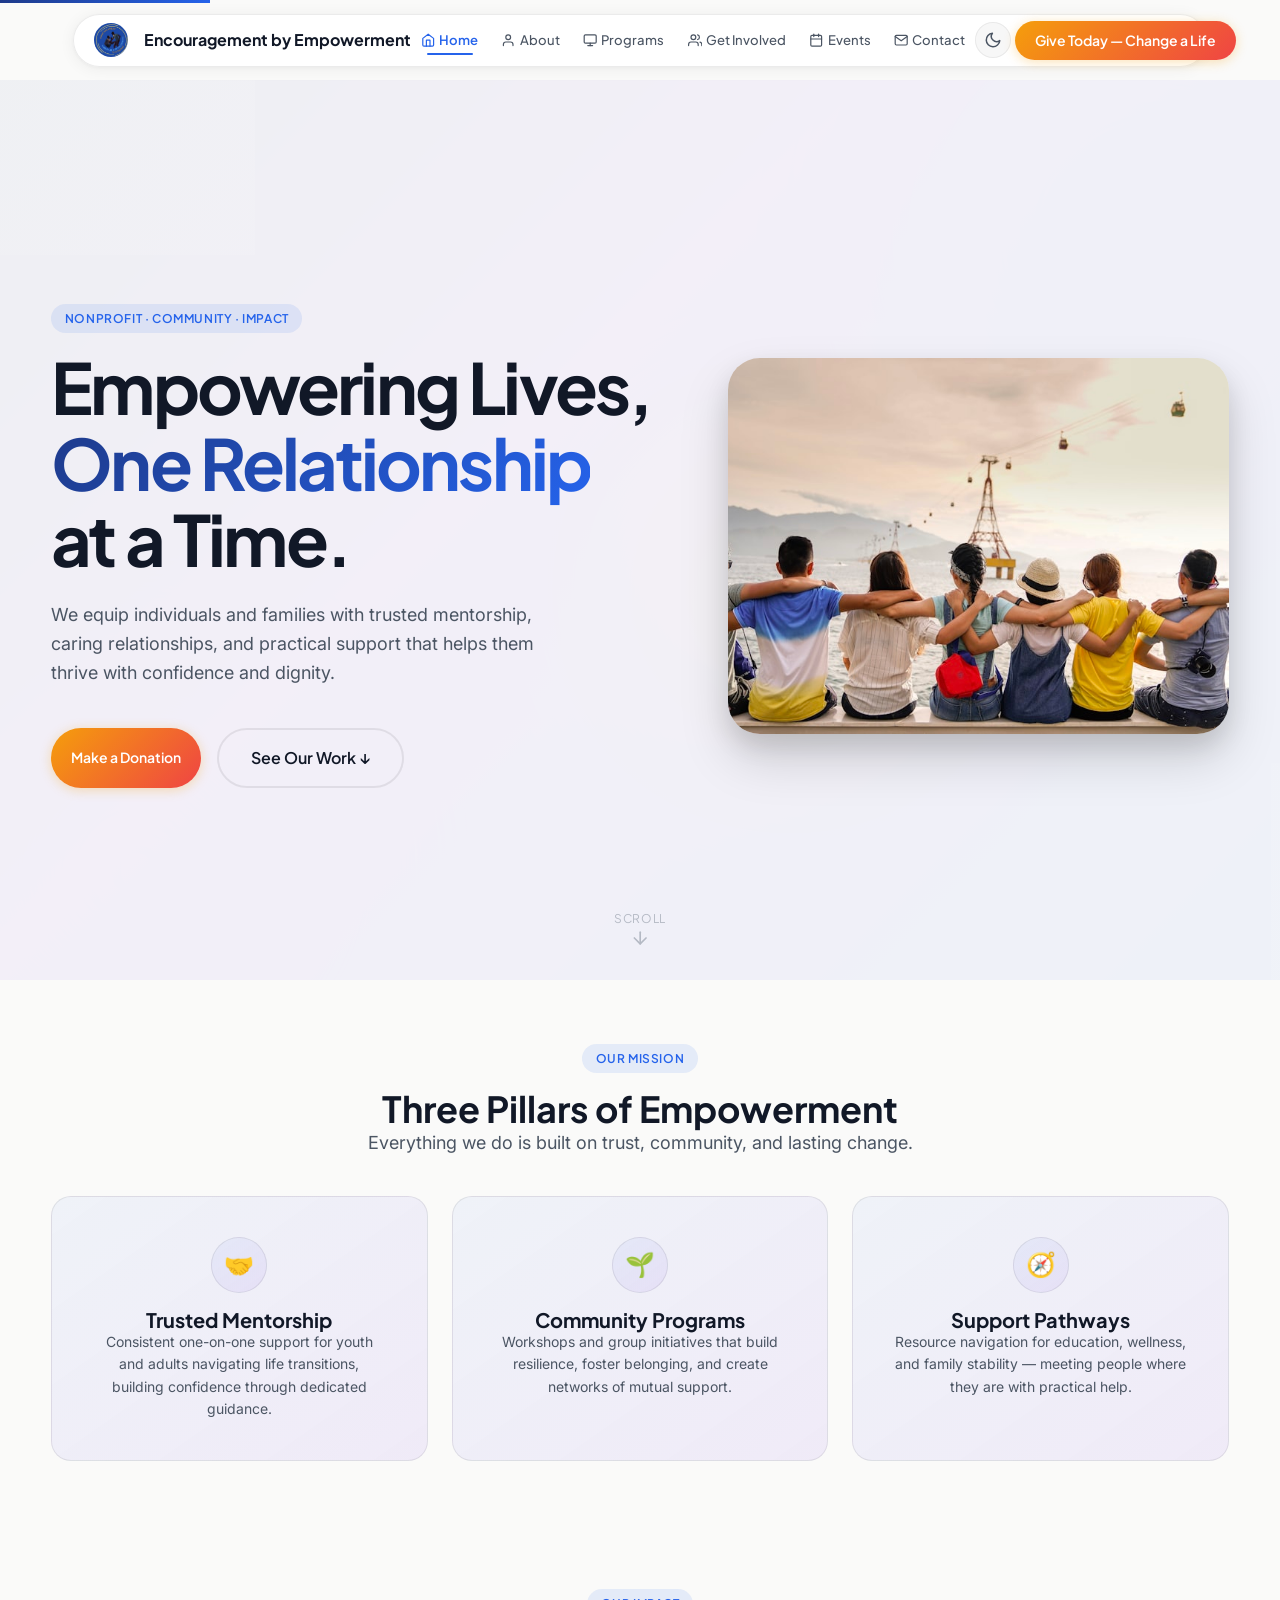
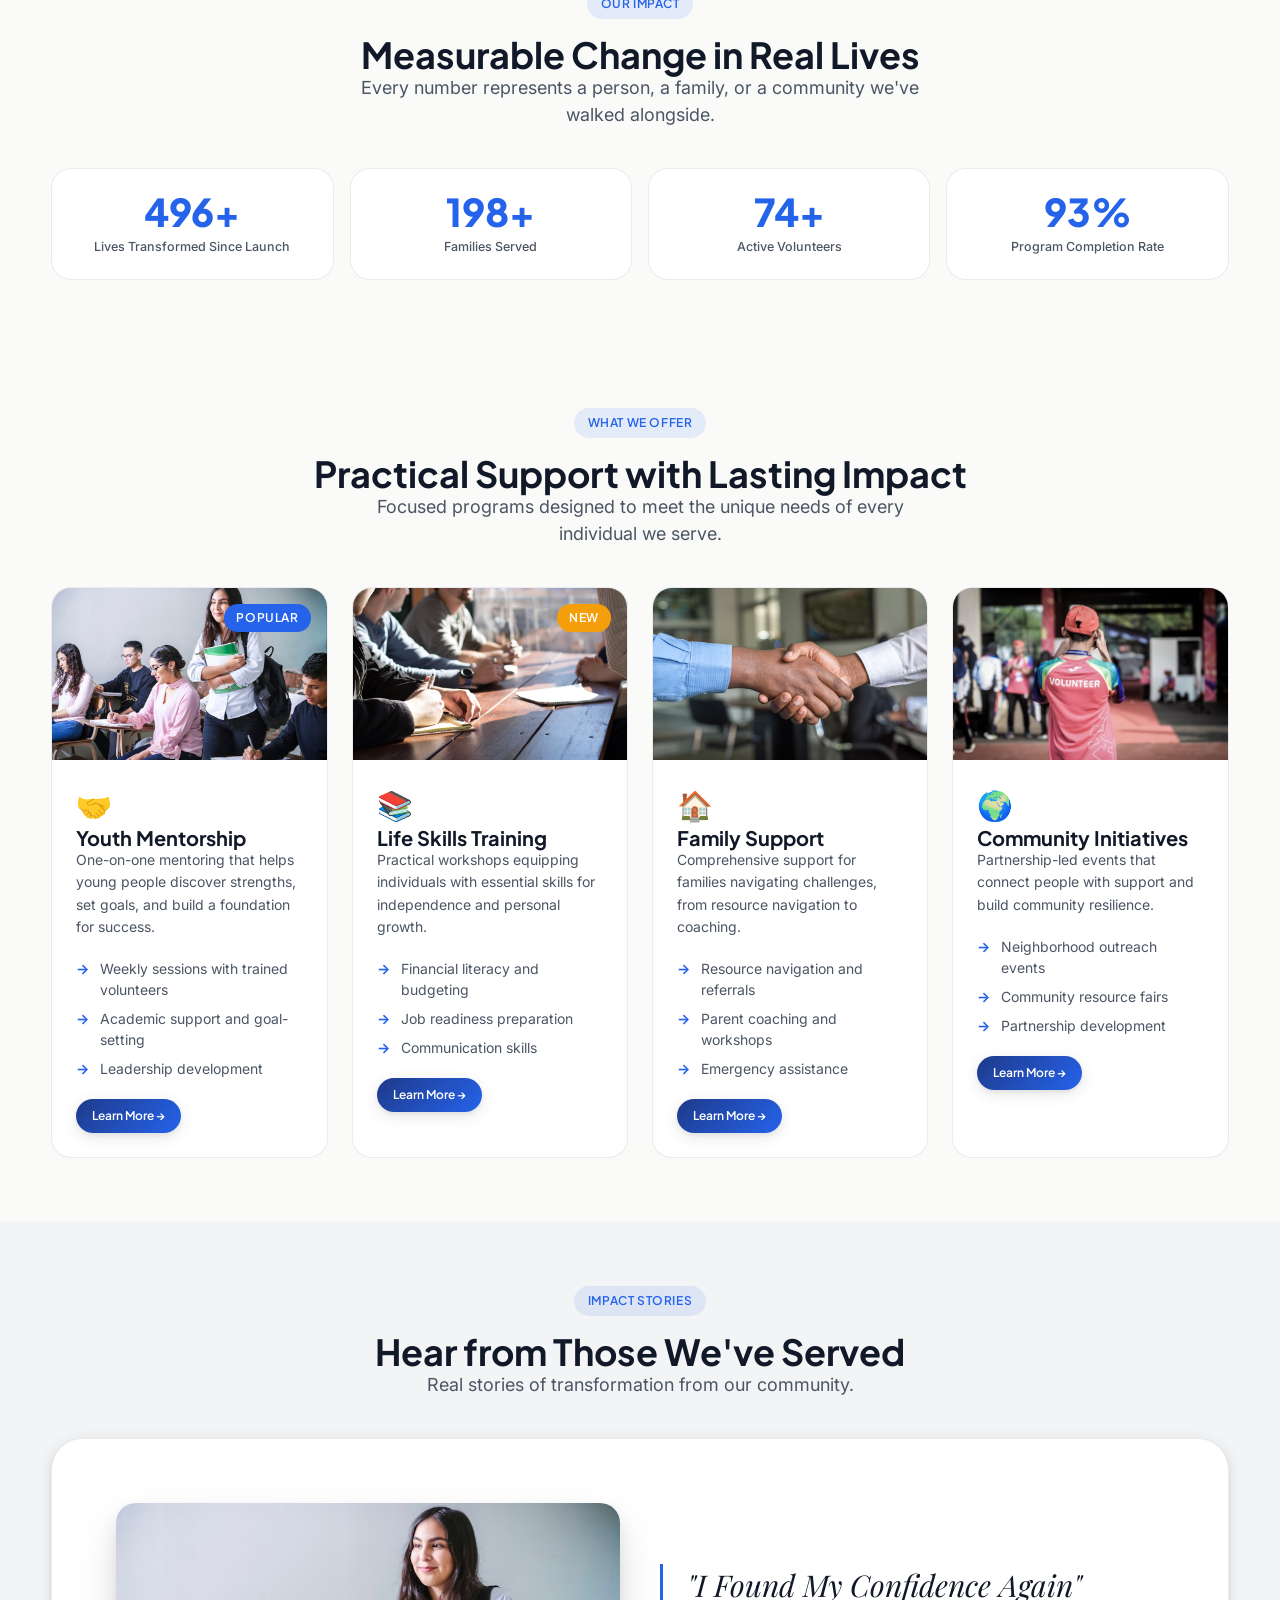
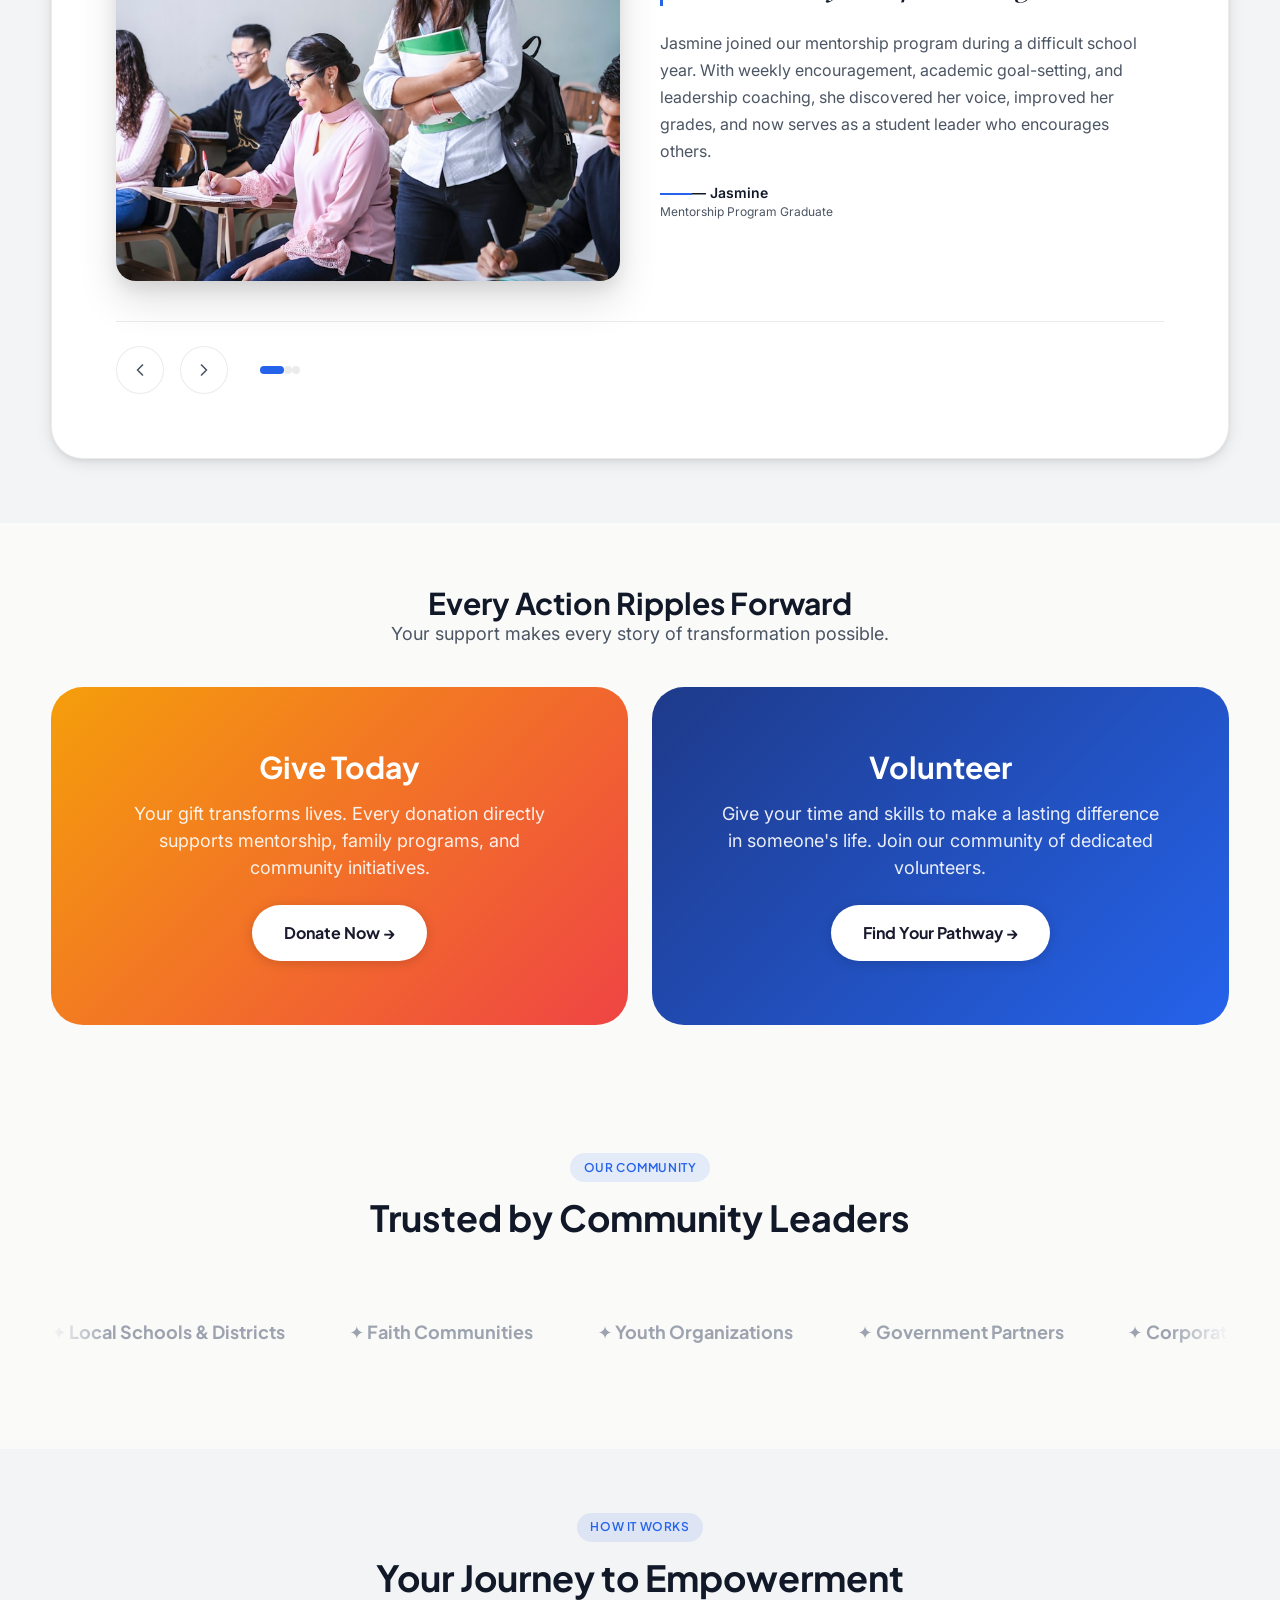
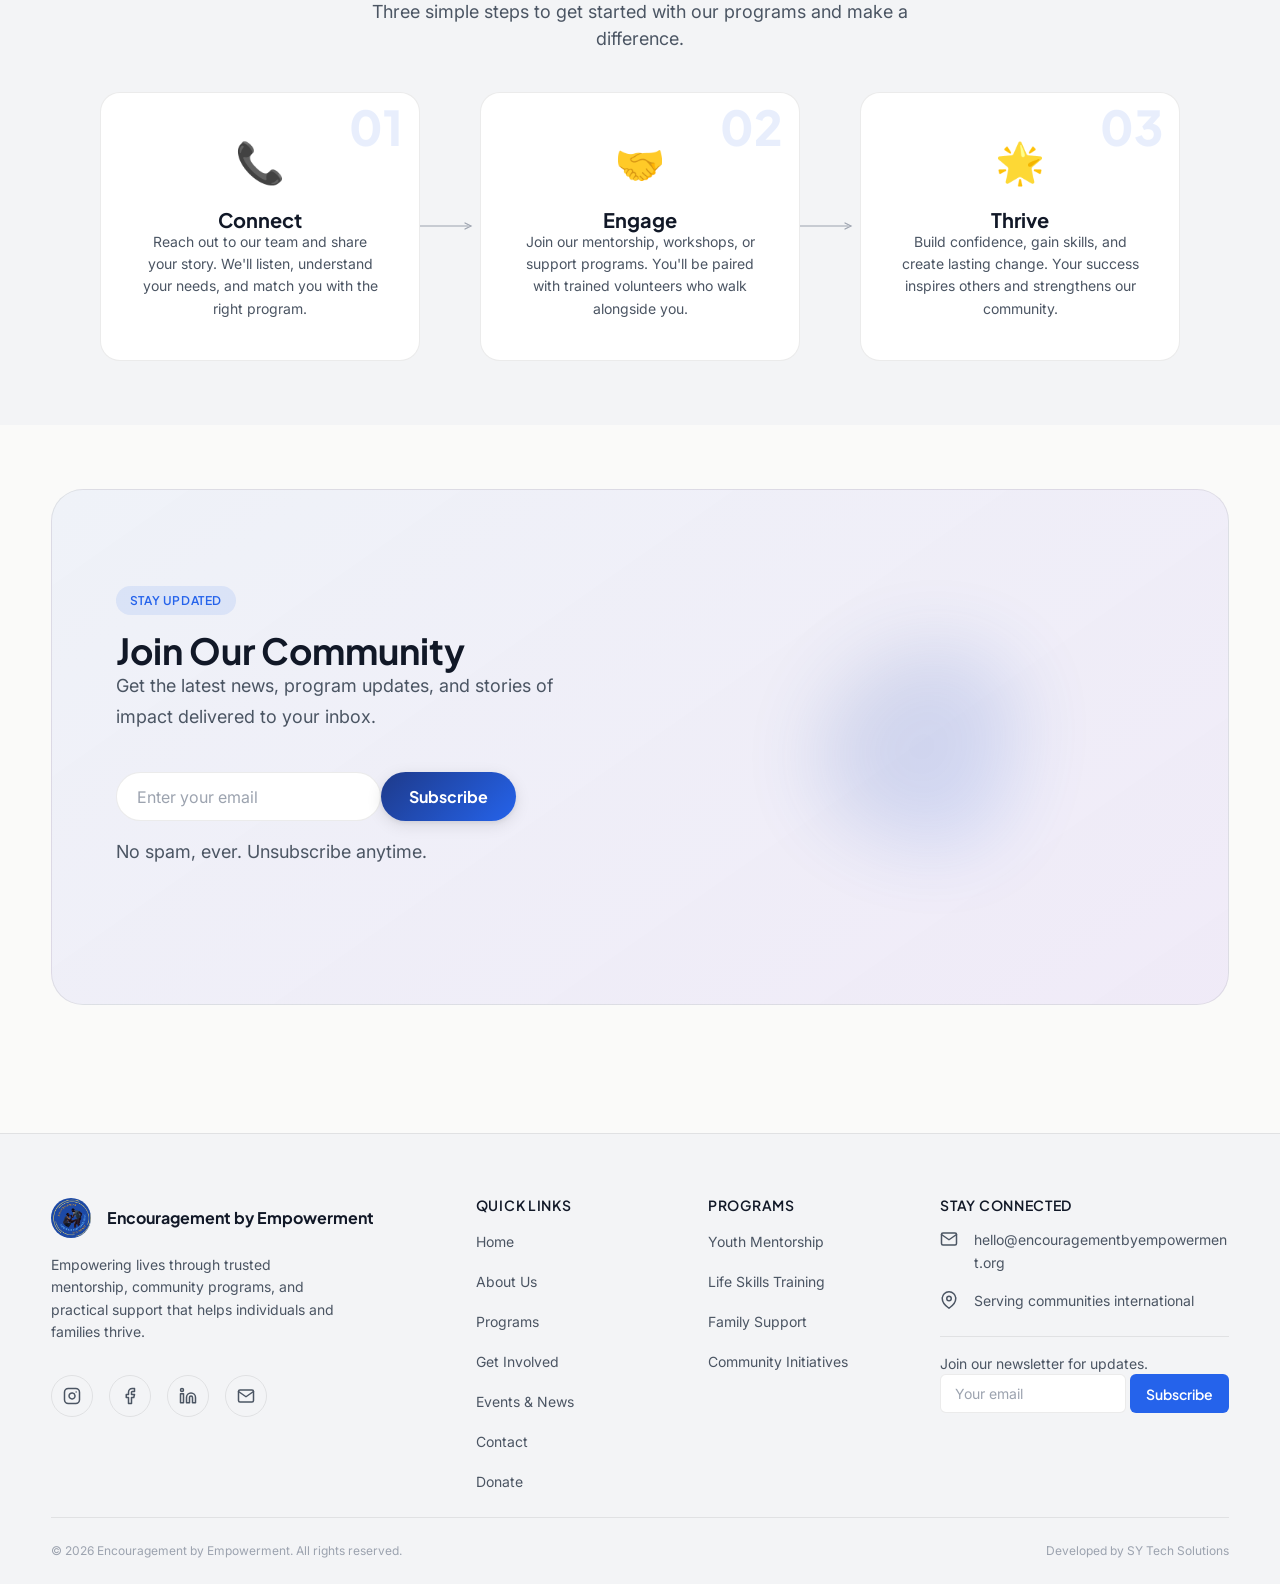
==== commit 0418a177: "Update website" ====
--- a/index.html
+++ b/index.html
@@ -950,6 +950,13 @@
 
       <nav aria-label="Primary navigation">
         <ul id="nav-links" class="nav-links">
+          <li class="nav-sidebar-header">
+            <a href="index.html" class="nav-sidebar-brand">
+              <img src="logo.jpeg" alt="" width="36" height="36">
+              <span>Encouragement by Empowerment</span>
+            </a>
+            <button id="nav-sidebar-close" class="nav-sidebar-close" aria-label="Close navigation menu">&times;</button>
+          </li>
           <li><a href="index.html" class="active"><svg class="nav-icon" viewBox="0 0 24 24" aria-hidden="true"><path d="M3 9l9-7 9 7v11a2 2 0 01-2 2H5a2 2 0 01-2-2z"></path><polyline points="9 22 9 12 15 12 15 22"></polyline></svg>Home</a></li>
           <li><a href="about.html"><svg class="nav-icon" viewBox="0 0 24 24" aria-hidden="true"><path d="M20 21v-2a4 4 0 00-4-4H8a4 4 0 00-4 4v2"></path><circle cx="12" cy="7" r="4"></circle></svg>About</a></li>
           <li><a href="programs.html"><svg class="nav-icon" viewBox="0 0 24 24" aria-hidden="true"><rect x="2" y="3" width="20" height="14" rx="2"></rect><line x1="8" y1="21" x2="16" y2="21"></line><line x1="12" y1="17" x2="12" y2="21"></line></svg>Programs</a></li>
--- a/assets/css/components.css
+++ b/assets/css/components.css
@@ -3,6 +3,7 @@
 /* Container */
 .container {
   width: min(1200px, 92%);
+  max-width: 100%;
   margin-inline: auto;
 }
 
@@ -27,6 +28,8 @@
               background var(--duration-fast) ease,
               color var(--duration-fast) ease;
   white-space: nowrap;
+  max-width: 100%;
+  text-align: center;
 }
 
 .btn:hover {
@@ -256,6 +259,92 @@
   color: #059669;
   font-weight: 500;
   text-align: center;
+}
+
+/* Form Inline Message */
+.form-inline-message {
+  display: flex;
+  align-items: center;
+  gap: var(--space-md);
+  padding: var(--space-lg);
+  border-radius: var(--radius-md);
+  margin-top: var(--space-md);
+  font-weight: 500;
+  line-height: 1.5;
+  animation: formMsgSlideIn 0.4s var(--ease-out-expo);
+}
+
+.form-inline-message.form-success {
+  background: rgba(16, 185, 129, 0.08);
+  border: 1.5px solid rgba(16, 185, 129, 0.25);
+  color: #059669;
+}
+
+.form-inline-message.form-error {
+  background: rgba(239, 68, 68, 0.08);
+  border: 1.5px solid rgba(239, 68, 68, 0.25);
+  color: #DC2626;
+}
+
+.form-inline-msg-icon {
+  width: 48px;
+  height: 48px;
+  border-radius: 50%;
+  display: flex;
+  align-items: center;
+  justify-content: center;
+  flex-shrink: 0;
+}
+
+.form-inline-message.form-success .form-inline-msg-icon {
+  background: rgba(16, 185, 129, 0.12);
+  color: #10B981;
+}
+
+.form-inline-message.form-error .form-inline-msg-icon {
+  background: rgba(239, 68, 68, 0.12);
+  color: #EF4444;
+}
+
+.form-inline-msg-icon svg {
+  width: 24px;
+  height: 24px;
+  stroke: currentColor;
+  fill: none;
+  stroke-width: 2;
+  stroke-linecap: round;
+  stroke-linejoin: round;
+}
+
+.form-inline-msg-body h4 {
+  font-family: var(--font-display);
+  font-size: var(--text-base);
+  font-weight: 700;
+  margin-bottom: 0.2rem;
+}
+
+.form-inline-msg-body p {
+  font-size: var(--text-sm);
+  font-weight: 400;
+  opacity: 0.85;
+  margin: 0;
+}
+
+[data-theme="dark"] .form-inline-message.form-success {
+  background: rgba(16, 185, 129, 0.1);
+  border-color: rgba(16, 185, 129, 0.3);
+  color: #34D399;
+}
+
+[data-theme="dark"] .form-inline-message.form-error {
+  background: rgba(239, 68, 68, 0.1);
+  border-color: rgba(239, 68, 68, 0.3);
+  color: #F87171;
+}
+
+@keyframes formMsgSlideIn {
+  from { opacity: 0; transform: translateY(12px) scale(0.97); }
+  to { opacity: 1; transform: translateY(0) scale(1); }
 }
 
 /* Pill Tags */
@@ -506,17 +595,21 @@
 }
 
 /* Grid System */
-.grid-2 { display: grid; grid-template-columns: repeat(2, 1fr); gap: var(--space-lg); }
-.grid-3 { display: grid; grid-template-columns: repeat(3, 1fr); gap: var(--space-lg); }
-.grid-4 { display: grid; grid-template-columns: repeat(4, 1fr); gap: var(--space-lg); }
+.grid-2 { display: grid; grid-template-columns: repeat(2, minmax(0, 1fr)); gap: var(--space-lg); }
+.grid-3 { display: grid; grid-template-columns: repeat(3, minmax(0, 1fr)); gap: var(--space-lg); }
+.grid-4 { display: grid; grid-template-columns: repeat(4, minmax(0, 1fr)); gap: var(--space-lg); }
 
 @media (max-width: 1024px) {
-  .grid-3 { grid-template-columns: repeat(2, 1fr); }
-  .grid-4 { grid-template-columns: repeat(2, 1fr); }
+  .grid-3 { grid-template-columns: repeat(2, minmax(0, 1fr)); }
+  .grid-4 { grid-template-columns: repeat(2, minmax(0, 1fr)); }
 }
 
 @media (max-width: 640px) {
-  .grid-2, .grid-3, .grid-4 { grid-template-columns: 1fr; }
+  .grid-2, .grid-3, .grid-4 { grid-template-columns: minmax(0, 1fr); }
+
+  .btn {
+    white-space: normal;
+  }
 }
 
 /* Section Divider */
--- a/assets/css/layout.css
+++ b/assets/css/layout.css
@@ -34,6 +34,7 @@
   transition: all var(--duration-base) ease;
   max-width: 1200px;
   margin: 0 auto;
+  min-width: 0;
 }
 
 [data-theme="dark"] .nav-wrap {
@@ -63,6 +64,7 @@
   transition: opacity var(--duration-fast) ease;
   white-space: nowrap;
   flex-shrink: 0;
+  min-width: 0;
 }
 
 .nav-brand:hover {
@@ -265,8 +267,12 @@
 
 .footer-grid {
   display: grid;
-  grid-template-columns: 2fr 1fr 1fr 1.5fr;
+  grid-template-columns: minmax(0, 2fr) minmax(0, 1fr) minmax(0, 1fr) minmax(0, 1.5fr);
   gap: var(--space-xl);
+}
+
+.footer-grid > * {
+  min-width: 0;
 }
 
 .footer-brand-section {
@@ -284,6 +290,8 @@
   font-family: var(--font-display);
   font-weight: 700;
   font-size: var(--text-base);
+  min-width: 0;
+  overflow-wrap: anywhere;
 }
 
 .footer-brand img {
@@ -382,6 +390,11 @@
   color: var(--text-secondary);
   font-size: var(--text-sm);
   line-height: 1.6;
+}
+
+.footer-contact span {
+  min-width: 0;
+  overflow-wrap: anywhere;
 }
 
 .footer-contact svg {
@@ -411,6 +424,7 @@
 
 .footer-newsletter input {
   flex: 1;
+  min-width: 0;
   padding: 0.6rem 0.85rem;
   font-family: var(--font-body);
   font-size: var(--text-sm);
@@ -471,71 +485,211 @@
   gap: var(--space-md);
 }
 
-/* ===== MOBILE NAV ===== */
+/* ===== SIDEBAR NAV (Mobile — Full-Screen Right Panel) ===== */
+.nav-backdrop {
+  position: fixed;
+  inset: 0;
+  z-index: 1099;
+  background: rgba(8, 13, 23, 0.6);
+  backdrop-filter: blur(8px);
+  -webkit-backdrop-filter: blur(8px);
+  opacity: 0;
+  pointer-events: none;
+  transition: opacity 0.4s cubic-bezier(0.4, 0, 0.2, 1);
+}
+
+.nav-backdrop.visible {
+  opacity: 1;
+  pointer-events: auto;
+}
+
+.nav-sidebar-close {
+  display: none;
+}
+
+.nav-sidebar-header {
+  display: none;
+}
+
+.nav-sidebar-brand {
+  display: none;
+}
+
+.mobile-nav-cta {
+  display: none;
+}
+
+body.nav-open {
+  overflow: hidden;
+}
+
+body.nav-open .site-header {
+  z-index: 1200;
+}
+
 @media (max-width: 1024px) {
   .nav-toggle {
     display: flex;
   }
 
+  /* Sidebar header row: brand left, close right */
+  .nav-sidebar-header {
+    display: flex;
+    justify-content: space-between;
+    align-items: center;
+    padding: 0;
+    margin-bottom: var(--space-xl);
+    opacity: 1;
+    transform: none;
+    transition: none;
+  }
+
+  .nav-links.open .nav-sidebar-header {
+    opacity: 1;
+    transform: none;
+  }
+
+  .nav-sidebar-brand {
+    display: inline-flex;
+    align-items: center;
+    gap: 0.6rem;
+    text-decoration: none;
+    color: var(--text-primary);
+    font-family: var(--font-display);
+    font-weight: 700;
+    font-size: var(--text-base);
+  }
+
+  .nav-sidebar-brand img {
+    width: 36px;
+    height: 36px;
+    border-radius: 50%;
+    object-fit: cover;
+    border: 2px solid rgba(37, 99, 235, 0.2);
+  }
+
+  .nav-sidebar-close {
+    display: flex;
+    align-items: center;
+    justify-content: center;
+    width: 44px;
+    height: 44px;
+    border-radius: 50%;
+    border: 1px solid var(--border);
+    background: var(--bg-elevated);
+    color: var(--text-secondary);
+    cursor: pointer;
+    font-size: 1.5rem;
+    line-height: 1;
+    transition: all 0.25s var(--ease-spring);
+    flex-shrink: 0;
+  }
+
+  .nav-sidebar-close:hover {
+    background: rgba(239, 68, 68, 0.1);
+    color: #DC2626;
+    border-color: rgba(239, 68, 68, 0.25);
+    transform: rotate(90deg);
+  }
+
+  /* Full-screen right panel */
   .nav-links {
     position: fixed;
     top: 0;
-    left: 0;
     right: 0;
     bottom: 0;
-    z-index: -1;
-    background: var(--bg-glass);
-    backdrop-filter: blur(30px) saturate(180%);
-    -webkit-backdrop-filter: blur(30px) saturate(180%);
+    width: 100vw;
+    z-index: 1100;
+    background: var(--bg-surface);
+    border-left: none;
     flex-direction: column;
-    justify-content: center;
+    justify-content: flex-start;
+    align-items: stretch;
+    gap: 0;
+    padding: var(--space-xl) var(--space-lg) var(--space-2xl);
+    transform: translateX(100%);
+    transition: transform 0.45s cubic-bezier(0.4, 0, 0.1, 1);
+    overflow-y: auto;
+    overflow-x: hidden;
+    box-shadow: -12px 0 48px rgba(0,0,0,0.18);
+    opacity: 1;
+    pointer-events: none;
+    -webkit-overflow-scrolling: touch;
+  }
+
+  [data-theme="dark"] .nav-links {
+    box-shadow: -12px 0 48px rgba(0,0,0,0.5);
+  }
+
+  .nav-links.open {
+    transform: translateX(0);
+    pointer-events: auto;
+  }
+
+  .nav-links li {
+    opacity: 1;
+    transform: none;
+    transition: none;
+    border-radius: var(--radius-md);
+  }
+
+  .nav-links.open li {
+    opacity: 1;
+    transform: none;
+  }
+
+  /* Divider line below header */
+  .nav-sidebar-header + li {
+    border-top: 1px solid var(--border);
+    margin-top: var(--space-xs);
+    padding-top: var(--space-xs);
+  }
+
+  .nav-links a {
+    display: flex;
     align-items: center;
     gap: var(--space-md);
-    opacity: 0;
-    pointer-events: none;
-    transition: opacity var(--duration-base) ease;
-  }
-
-  .nav-links.open {
-    opacity: 1;
-    pointer-events: auto;
-  }
-
-  .nav-links li {
-    opacity: 0;
-    transform: translateY(20px);
-    transition: opacity 0.3s ease, transform 0.3s ease;
-  }
-
-  .nav-links.open li {
-    opacity: 1;
-    transform: translateY(0);
-  }
-
-  .nav-links.open li:nth-child(1) { transition-delay: 50ms; }
-  .nav-links.open li:nth-child(2) { transition-delay: 100ms; }
-  .nav-links.open li:nth-child(3) { transition-delay: 150ms; }
-  .nav-links.open li:nth-child(4) { transition-delay: 200ms; }
-  .nav-links.open li:nth-child(5) { transition-delay: 250ms; }
-  .nav-links.open li:nth-child(6) { transition-delay: 300ms; }
-
-  .nav-links a {
     font-size: var(--text-xl);
-    padding: var(--space-md) var(--space-xl);
-    border-radius: var(--radius-md);
+    font-weight: 500;
+    padding: var(--space-lg) var(--space-lg);
+    border-radius: var(--radius-lg);
+    width: 100%;
+    color: var(--text-secondary);
+    transition: background 0.2s ease, color 0.2s ease, transform 0.15s ease;
+  }
+
+  .nav-links a:active {
+    transform: scale(0.97);
   }
 
   .nav-links a::after {
     display: none;
   }
 
+  .nav-links a:hover {
+    background: var(--gradient-card);
+    color: var(--color-primary);
+  }
+
+  .nav-links a.active {
+    color: var(--color-primary);
+    font-weight: 600;
+    background: rgba(37, 99, 235, 0.06);
+  }
+
   .nav-icon {
-    width: 1.2rem;
-    height: 1.2rem;
+    width: 1.25rem;
+    height: 1.25rem;
+    flex-shrink: 0;
+  }
+
+  /* Hide the donate CTA button inside the sidebar — it stays in the header */
+  .nav-links .btn-donate-glow {
+    display: none;
   }
 
   .footer-grid {
-    grid-template-columns: 1fr 1fr;
+    grid-template-columns: repeat(2, minmax(0, 1fr));
     gap: var(--space-lg);
   }
 
@@ -550,7 +704,11 @@
 
 @media (max-width: 640px) {
   .footer-grid {
-    grid-template-columns: 1fr;
+    grid-template-columns: minmax(0, 1fr);
+  }
+
+  .footer-newsletter form {
+    flex-direction: column;
   }
 
   .footer-bottom {
@@ -567,3 +725,155 @@
     padding: 0.6rem 1rem;
   }
 }
+
+/* Refined mobile navigation drawer */
+@media (max-width: 1024px) {
+  .site-header {
+    padding: 10px 14px;
+  }
+
+  .nav-wrap {
+    gap: var(--space-xs);
+    padding: 6px 8px 6px 14px;
+  }
+
+  .nav-actions {
+    gap: 6px;
+  }
+
+  .theme-toggle {
+    order: 1;
+  }
+
+  .nav-actions .btn-donate-glow {
+    order: 2;
+  }
+
+  .nav-toggle {
+    order: 3;
+    align-items: center;
+    justify-content: center;
+    border: 1px solid var(--border);
+    background: var(--bg-surface);
+  }
+
+  .nav-sidebar-header {
+    padding: 0 0 var(--space-lg);
+    margin-bottom: 0;
+  }
+
+  .nav-sidebar-brand {
+    max-width: calc(100% - 58px);
+  }
+
+  .nav-sidebar-brand span {
+    overflow: hidden;
+    text-overflow: ellipsis;
+    white-space: nowrap;
+  }
+
+  .nav-sidebar-close {
+    border-radius: var(--radius-md);
+    font-size: 1.35rem;
+  }
+
+  .nav-sidebar-close:hover {
+    transform: none;
+  }
+
+  .nav-links {
+    top: 10px;
+    right: 10px;
+    bottom: 10px;
+    width: min(390px, calc(100vw - 20px));
+    height: calc(100vh - 40px);
+    height: calc(100dvh - 40px);
+    gap: 6px;
+    padding: var(--space-lg);
+    border: 1px solid var(--border);
+    border-radius: 24px;
+    box-shadow: -12px 18px 54px rgba(15, 23, 42, 0.2);
+    transform: translateX(calc(100% + 24px));
+    transition: transform 0.36s var(--ease-smooth), box-shadow var(--duration-base) ease;
+  }
+
+  [data-theme="dark"] .nav-links {
+    box-shadow: -12px 18px 54px rgba(0,0,0,0.52);
+  }
+
+  .nav-links li {
+    opacity: 1;
+    transform: none;
+    transition: none;
+  }
+
+  .nav-sidebar-header + li {
+    margin-top: 0;
+    padding-top: var(--space-sm);
+  }
+
+  .nav-links a {
+    gap: 0.85rem;
+    min-height: 54px;
+    padding: 0.85rem 0.95rem;
+    border-radius: var(--radius-md);
+    font-size: var(--text-base);
+    font-weight: 650;
+    line-height: 1.2;
+  }
+
+  .nav-links a:hover,
+  .nav-links a:focus-visible {
+    background: var(--bg-elevated);
+    color: var(--color-primary);
+  }
+
+  .nav-icon {
+    width: 1.1rem;
+    height: 1.1rem;
+  }
+
+  .mobile-nav-cta {
+    display: block;
+    margin-top: auto;
+    padding-top: var(--space-md);
+    border-top: 1px solid var(--border);
+  }
+
+  .mobile-nav-cta a {
+    justify-content: center;
+    min-height: 52px;
+    color: white;
+    background: var(--gradient-cta);
+    box-shadow: var(--shadow-glow-accent);
+  }
+
+  .mobile-nav-cta a:hover,
+  .mobile-nav-cta a:focus-visible {
+    color: white;
+    background: var(--gradient-cta-alt);
+  }
+}
+
+@media (max-width: 640px) {
+  .site-header {
+    padding-inline: 10px;
+  }
+
+  .nav-wrap {
+    padding-left: 10px;
+  }
+
+  .nav-actions .btn-donate-glow {
+    display: none;
+  }
+
+  .nav-links {
+    inset: 8px;
+    width: auto;
+    height: calc(100vh - 38px);
+    height: calc(100dvh - 38px);
+    border-radius: 20px;
+    padding: var(--space-lg) var(--space-md);
+  }
+}
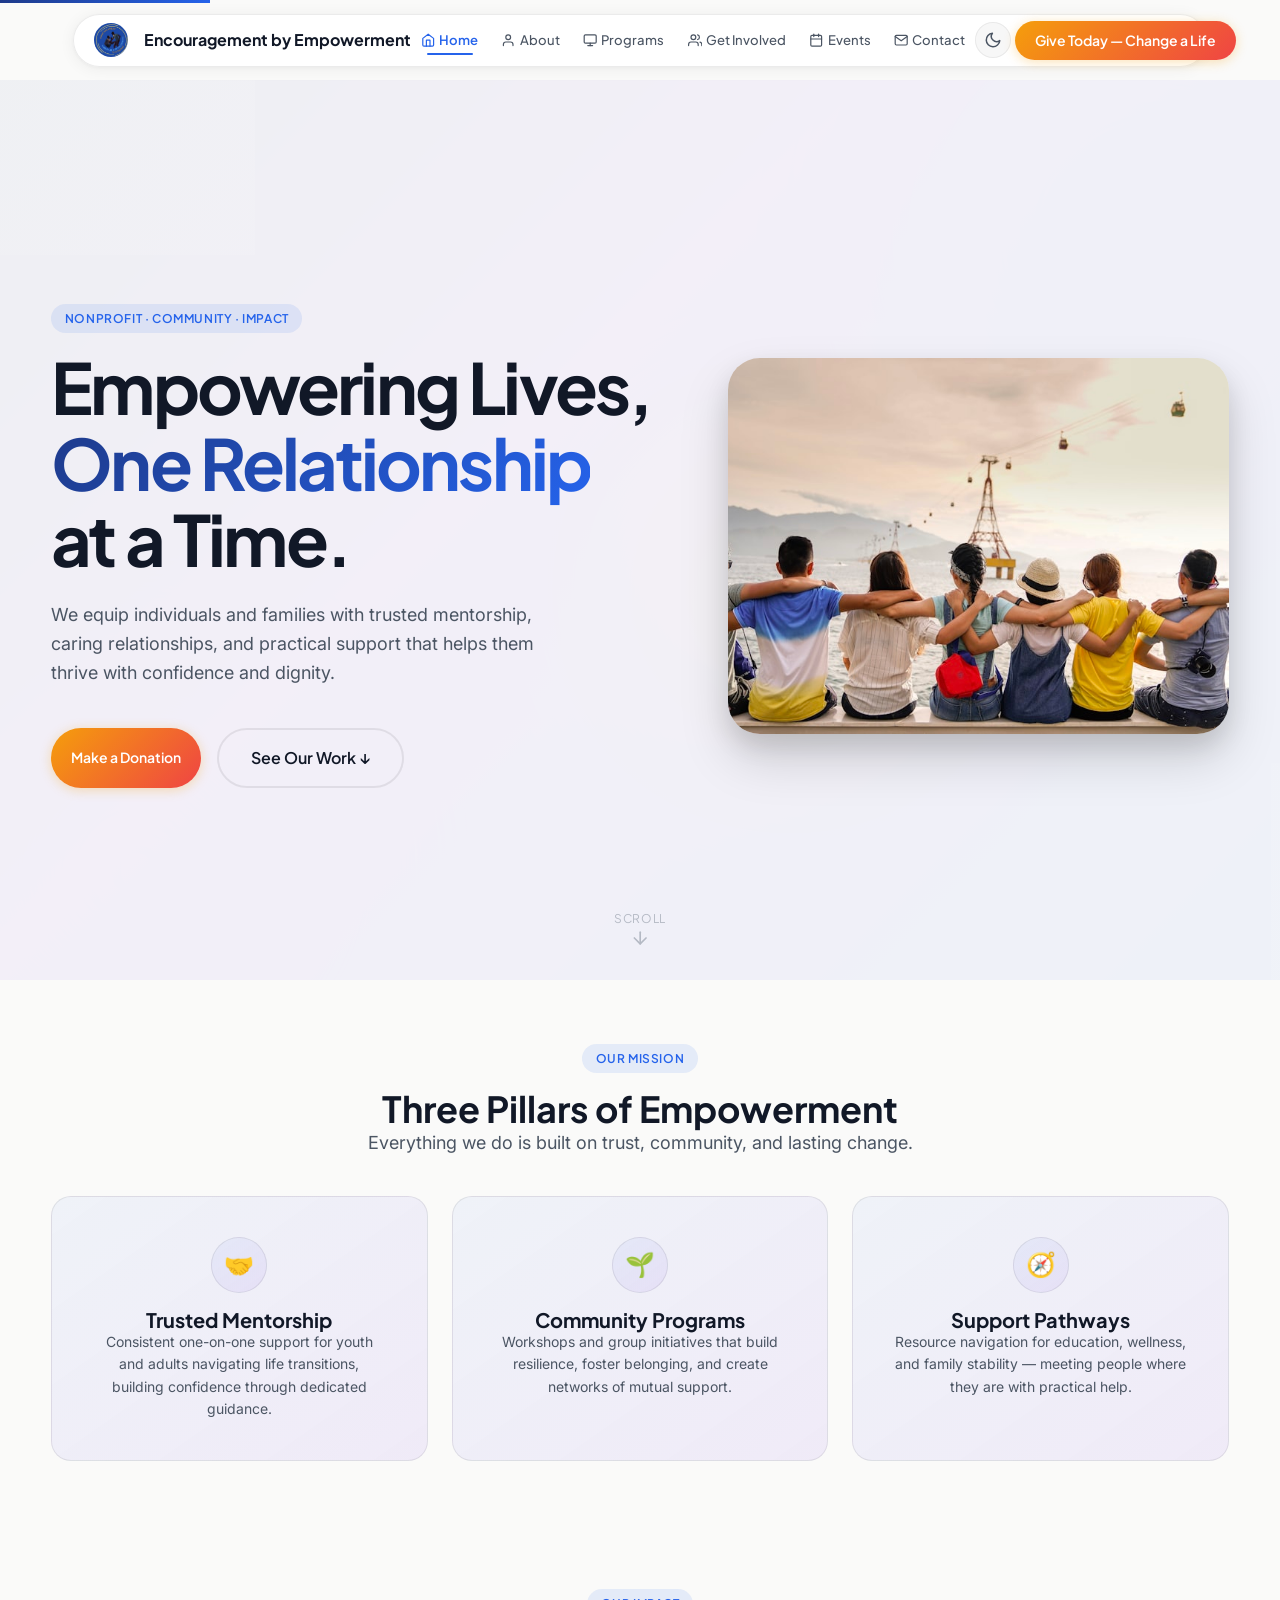
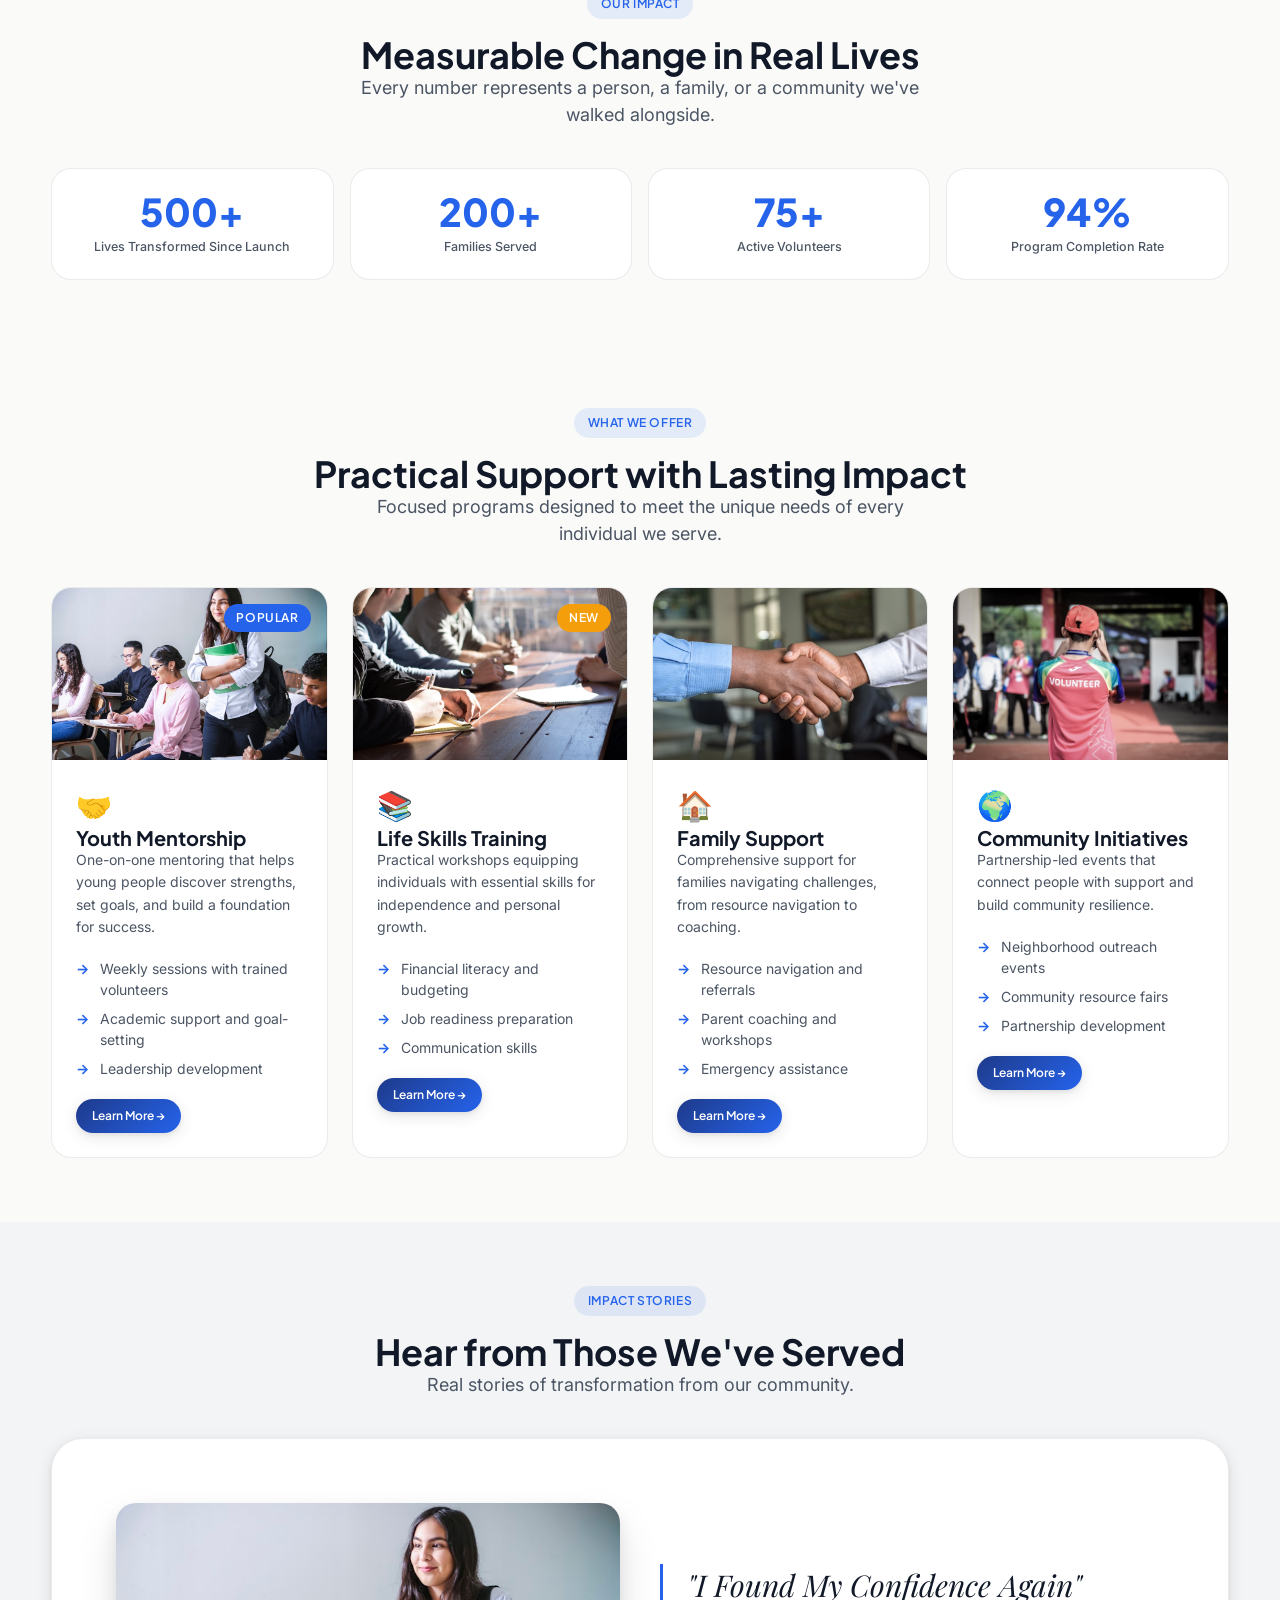
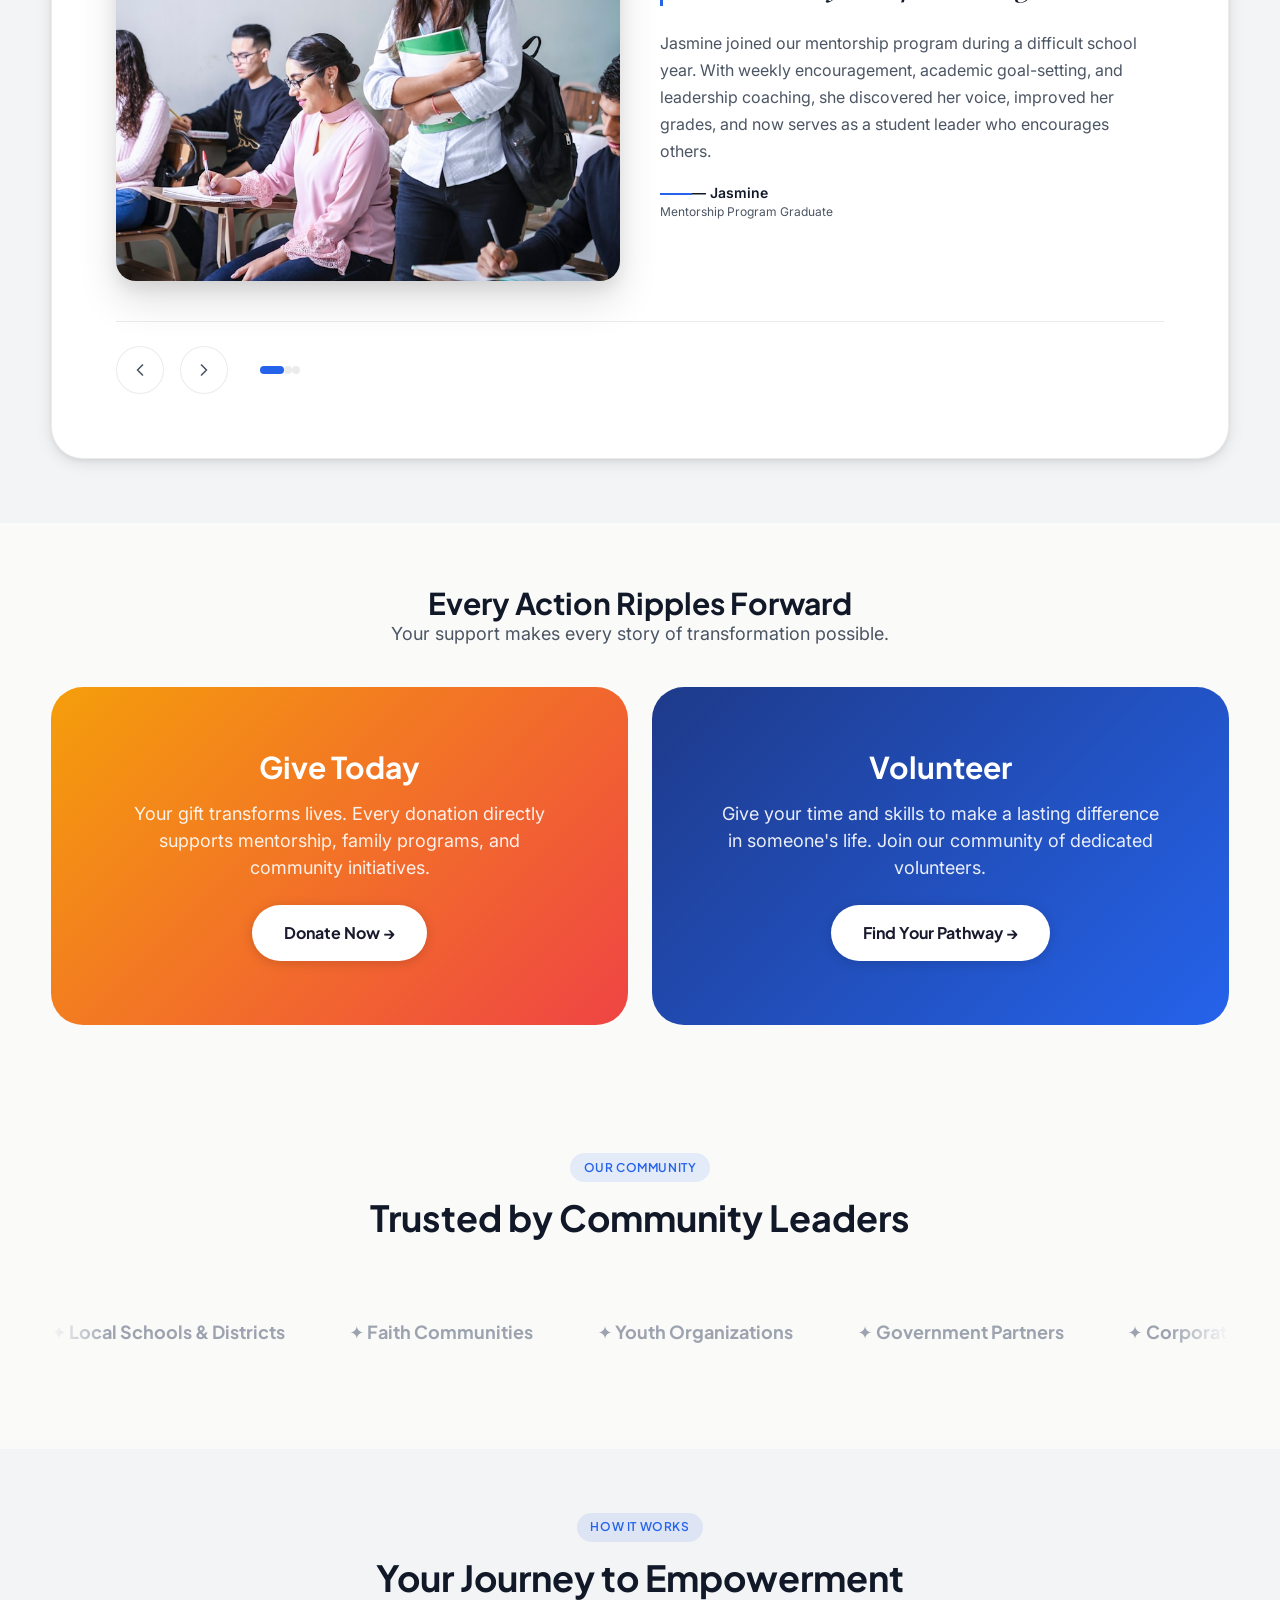
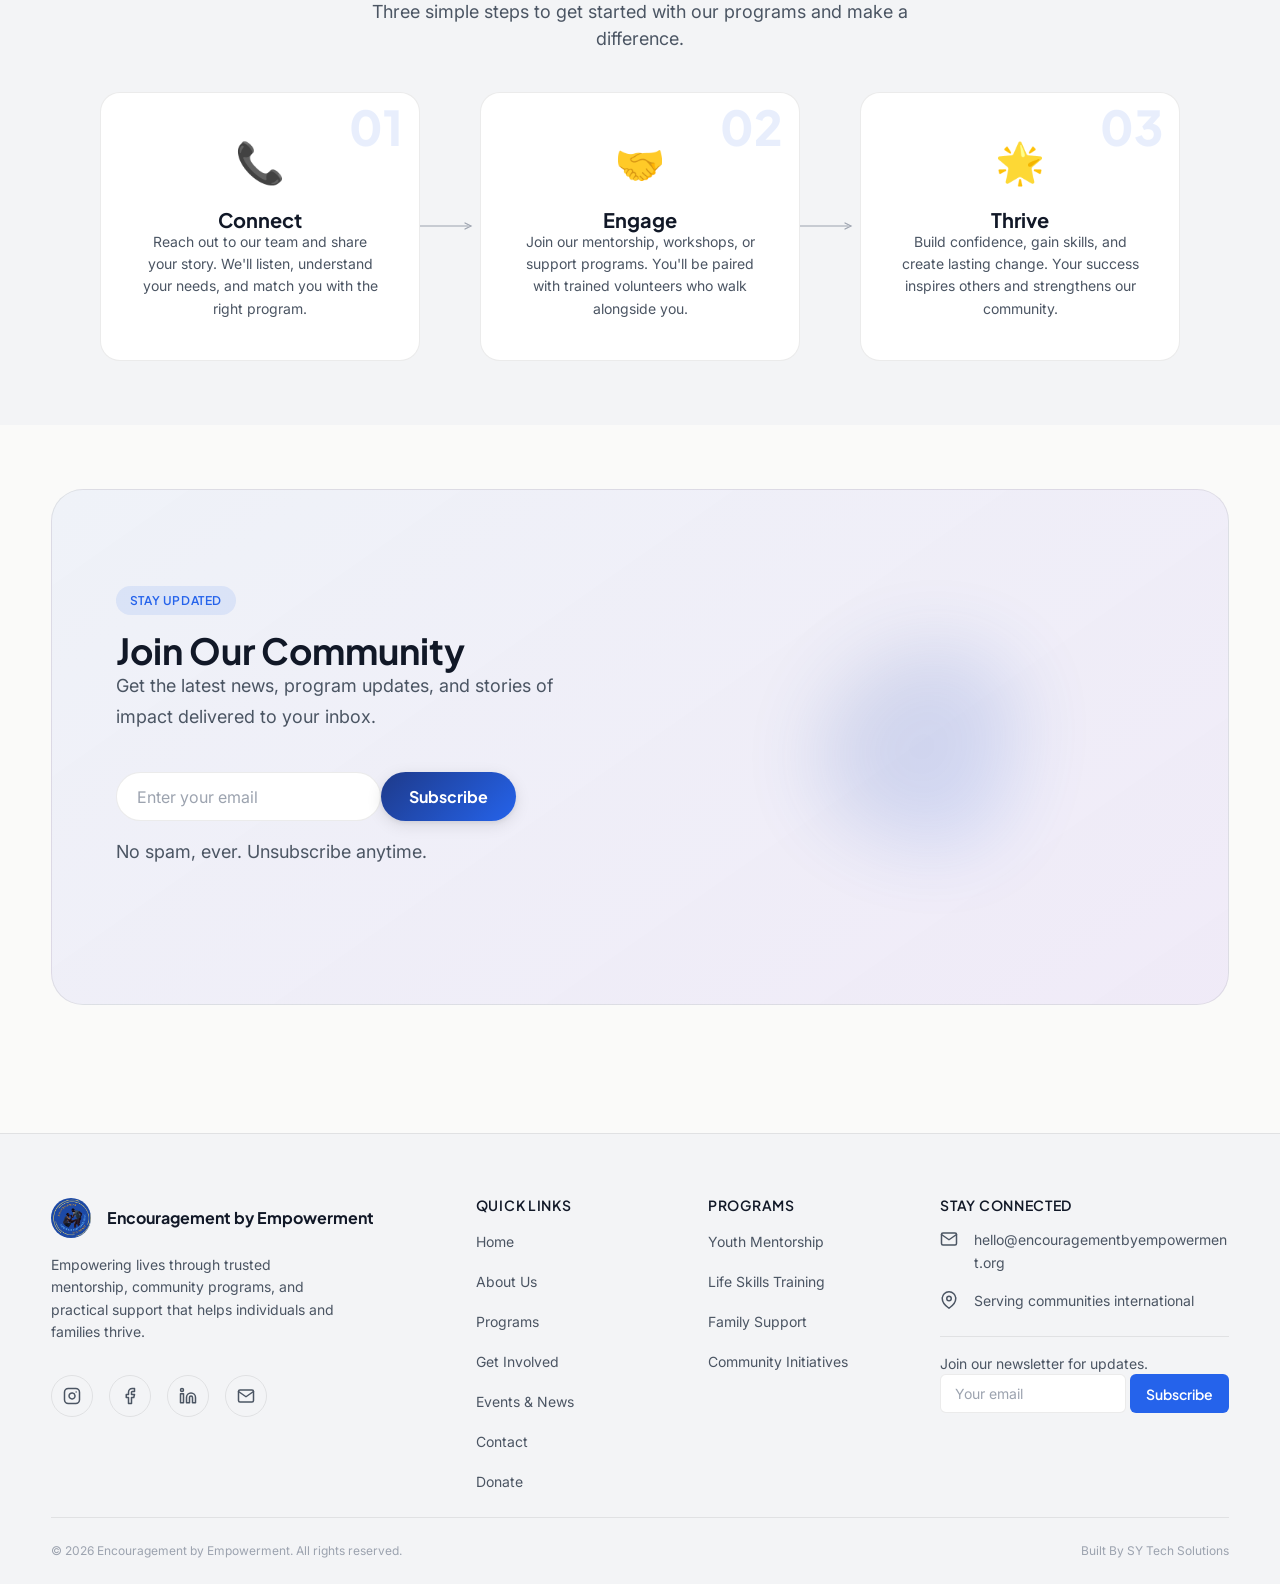
==== commit 2eb10fc4: "SY Tech Solutions - Website link put in the footer" ====
--- a/index.html
+++ b/index.html
@@ -1464,8 +1464,8 @@
       <div class="footer-bottom">
         <span>&copy; 2026 Encouragement by Empowerment. All rights reserved.</span>
         <div class="footer-bottom-links">
-          <span>Developed by SY Tech Solutions</span>
-        </div>
+          <span>Built By <a href="https://sytechsolutions.tech" target="_blank" rel="noopener noreferrer">SY Tech Solutions</a></span>
+    </div>
       </div>
     </div>
   </footer>
